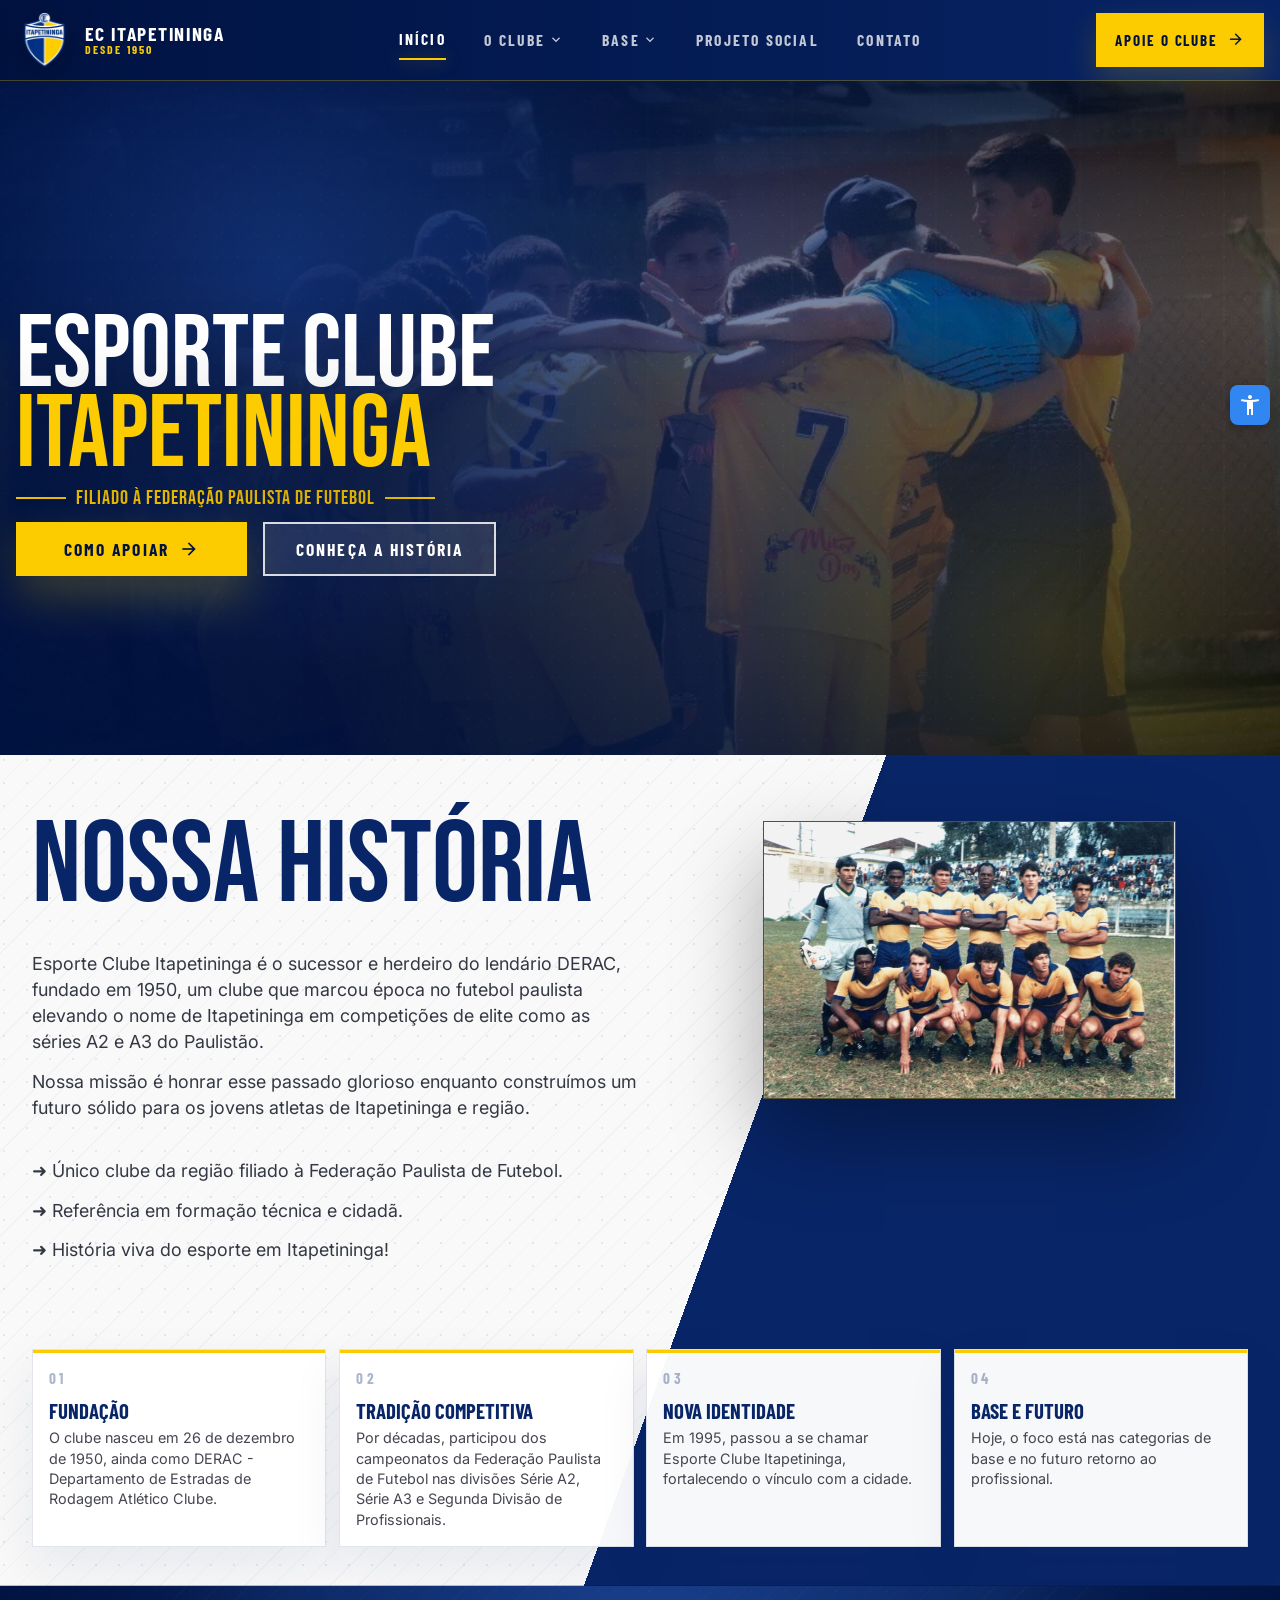
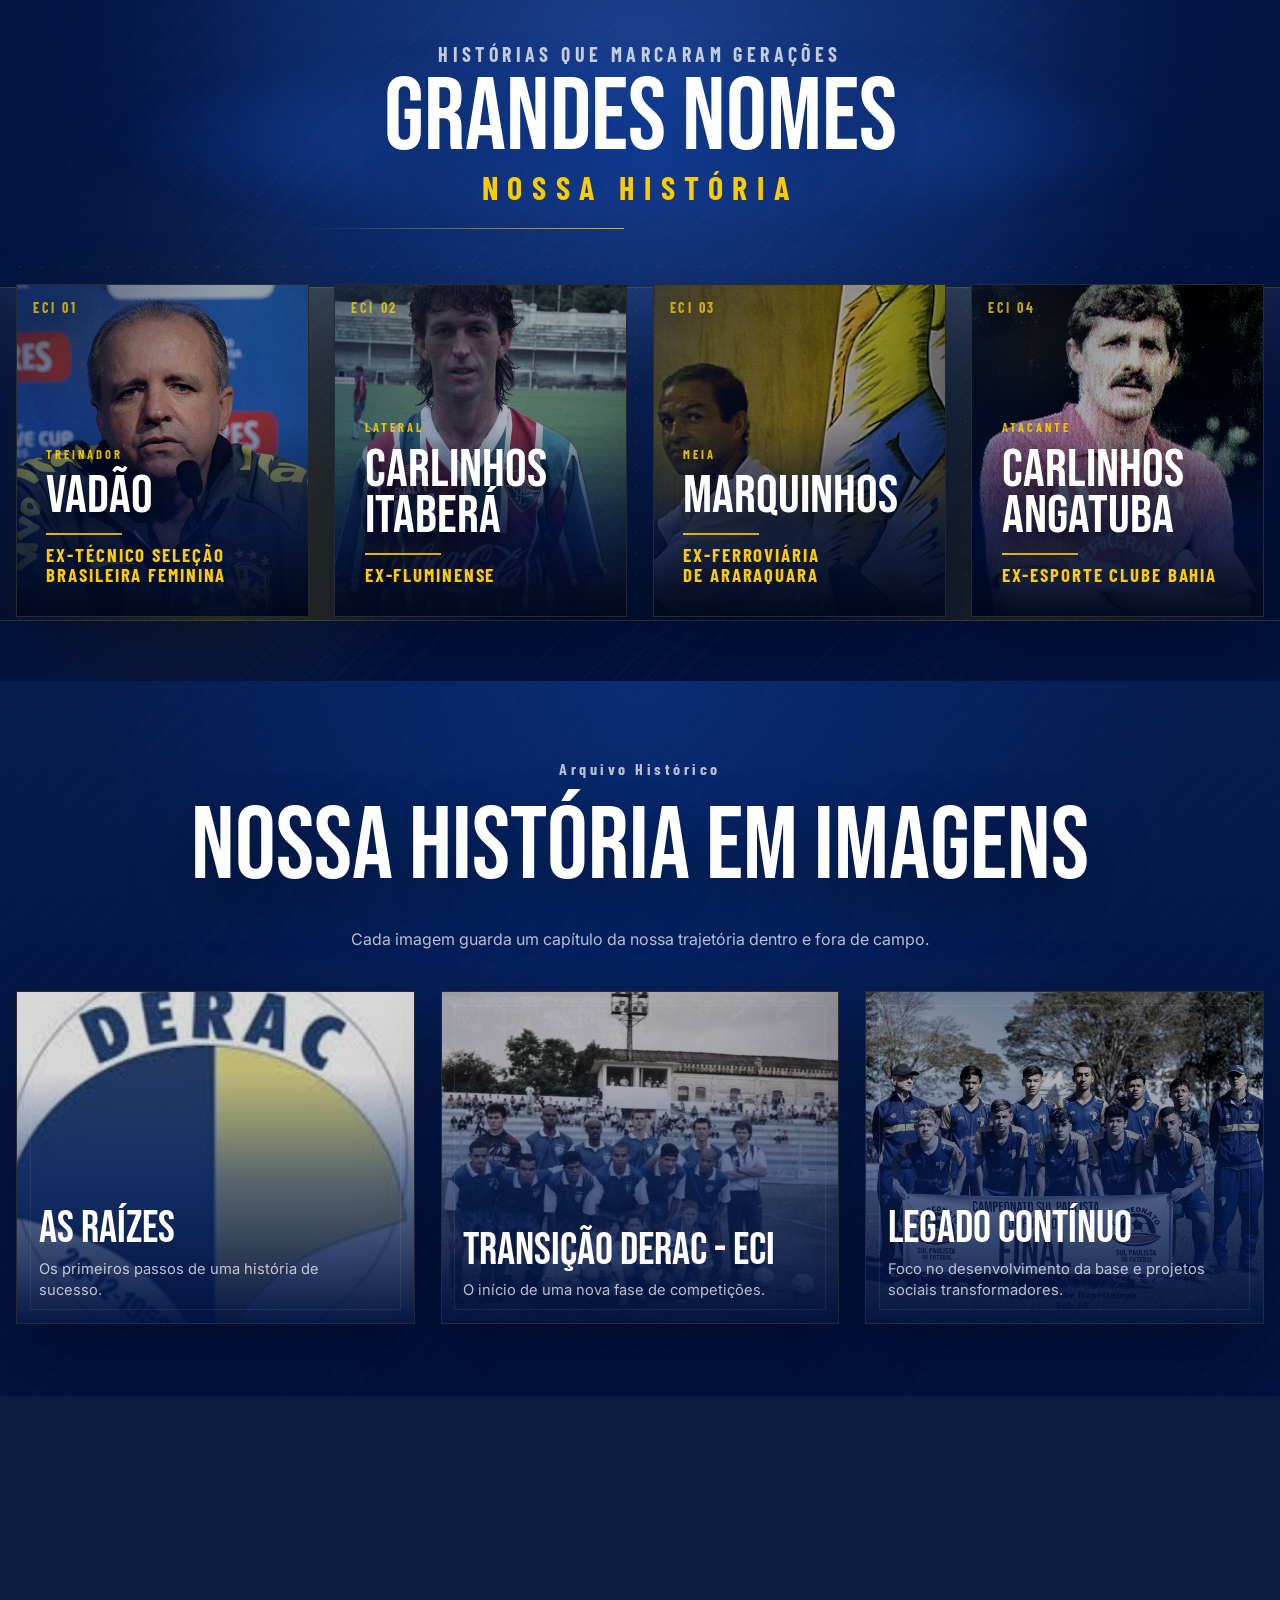
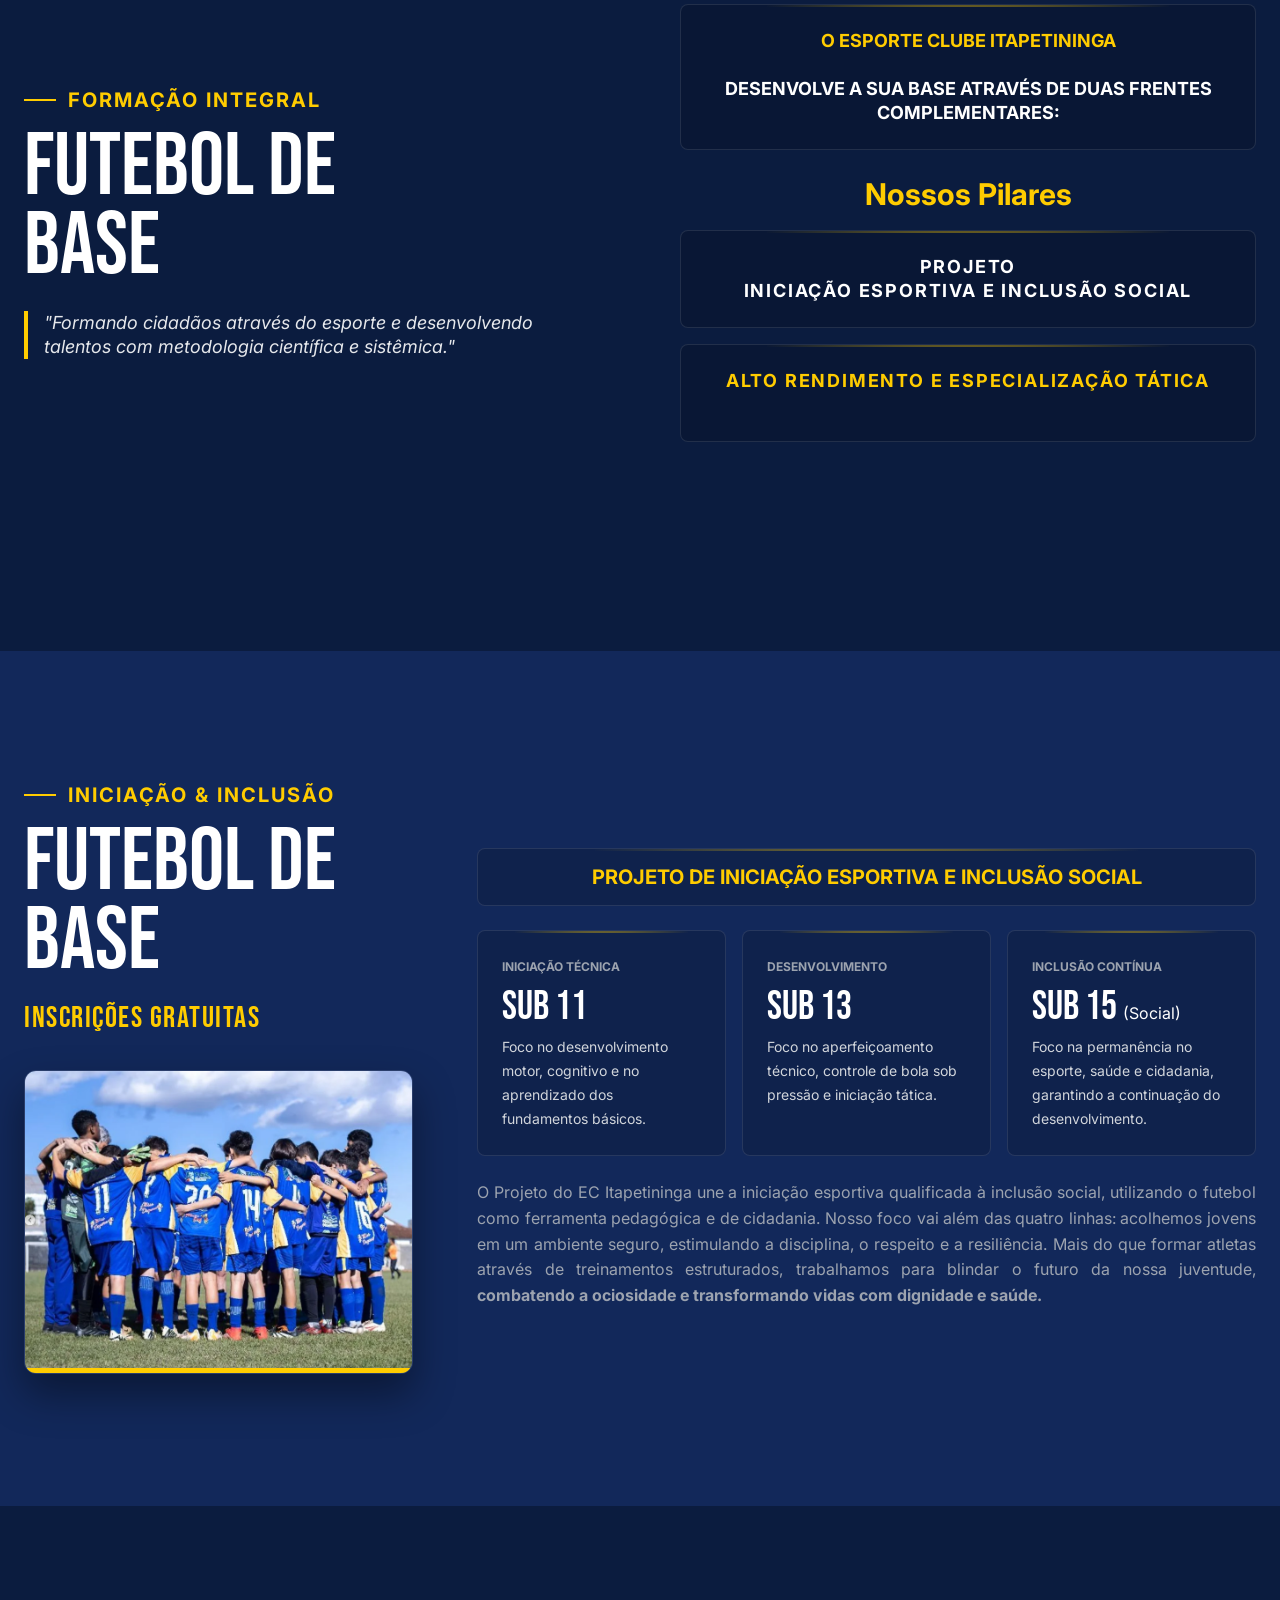
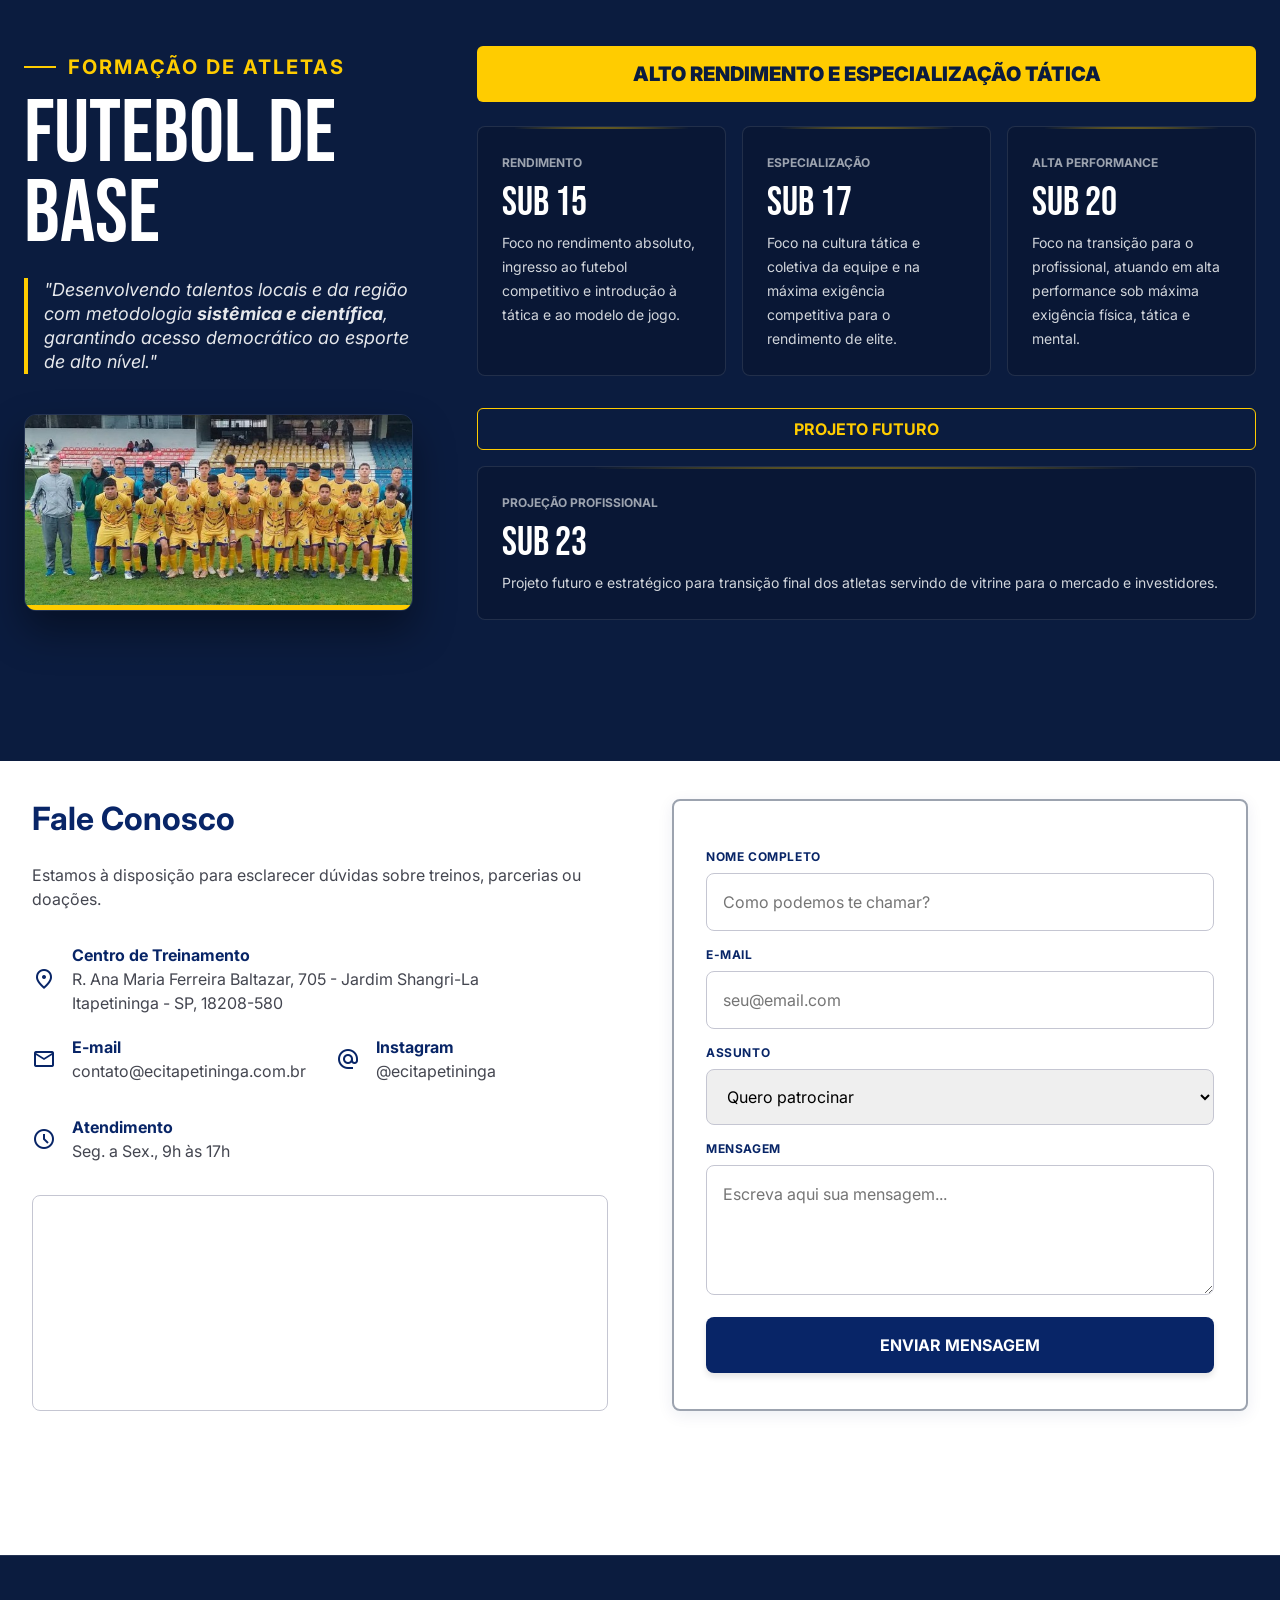
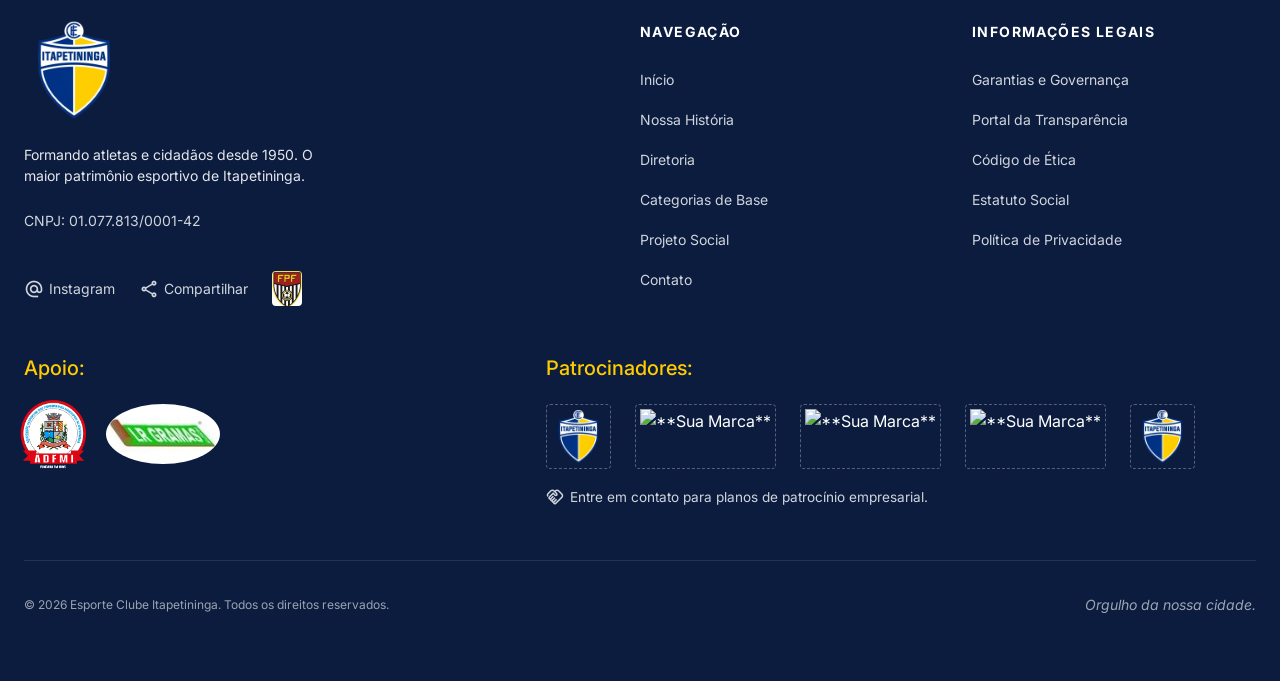
==== index.html @ 18fc794e "Add files via upload" ====
<!doctype html>
<html lang="pt-BR">
  <head>
    <meta charset="utf-8" />
    <meta content="width=device-width, initial-scale=1.0" name="viewport" />
    <meta name="description" content="Site oficial do Esporte Clube Itapetininga. Conheça nossa história, categorias de base, diretoria, transparência e projetos sociais desde 1950." />
    <title>Esporte Clube Itapetininga</title>
    <link href="https://fonts.googleapis.com/css2?family=Inter:wght@400;500;600;700&display=swap" rel="stylesheet" />
    <link href="https://fonts.googleapis.com/css2?family=Bebas+Neue&family=Barlow+Condensed:wght@500;600;700&display=swap" rel="stylesheet" />
    <link href="https://fonts.googleapis.com/css2?family=Material+Symbols+Outlined:wght,FILL@100..700,0..1&display=swap" rel="stylesheet" />
    <link rel="stylesheet" href="styles.css" />
    <style>
      /* Estilos forçados para o Menu Cascata */
      .menu-cascata {
        display: none;
        position: absolute;
        top: 100%;
        left: 0;
        margin-top: 15px;
        width: 250px;
        background-color: #ffffff;
        border: 1px solid #e5e7eb;
        border-radius: 8px;
        box-shadow: 0 10px 25px -5px rgba(0, 0, 0, 0.2);
        z-index: 9999;
        overflow: hidden;
      }
      .menu-cascata.ativo {
        display: block;
      }
      .menu-cascata a {
        display: block;
        padding: 12px 20px;
        font-size: 14px;
        color: #1f2937;
        text-decoration: none;
        font-weight: 600;
        border-bottom: 1px solid #f3f4f6;
        transition: background-color 0.2s;
        text-transform: none;
        letter-spacing: normal;
      }
      .menu-cascata a:last-child {
        border-bottom: none;
      }
      .menu-cascata a:hover {
        background-color: #f3f4f6;
        color: #1e3a8a;
      }

      /* WIDGET DE ACESSIBILIDADE FLUTUANTE NA DIREITA */
      .accessibility-panel {
        position: fixed;
        right: 10px;
        top: 45%;
        transform: translateY(-50%);
        z-index: 9998;
        display: flex;
        flex-direction: column;
        align-items: flex-end;
        gap: 10px;
      }
      .accessibility-trigger {
        background-color: #0b1c3f;
        color: #fff;
        border: none;
        border-radius: 8px;
        width: 50px;
        height: 50px;
        cursor: pointer;
        box-shadow: 0 4px 6px rgba(0,0,0,0.3);
        display: flex;
        align-items: center;
        justify-content: center;
        transition: background-color 0.3s;
      }
      .accessibility-trigger:hover {
        background-color: #ffcc00;
        color: #0b1c3f;
      }
      .accessibility-content {
        display: none;
        flex-direction: column;
        gap: 8px;
        background: white;
        padding: 10px;
        border-radius: 8px;
        box-shadow: 0 4px 10px rgba(0,0,0,0.2);
        border: 1px solid #e5e7eb;
      }
      .accessibility-content.active {
        display: flex;
      }
      .accessibility-content button {
        background: #f3f4f6;
        border: 1px solid #e5e7eb;
        padding: 8px 12px;
        border-radius: 4px;
        cursor: pointer;
        font-size: 14px;
        font-weight: 600;
        color: #1f2937;
        transition: all 0.2s;
        white-space: nowrap;
      }
      .accessibility-content button:hover {
        background: #e5e7eb;
      }

      /* Estilo de Alto Contraste */
      body.ativo,
      body.alto-contraste {
        background-color: #000 !important;
        color: #fff !important;
      }
    
    </style>
  </head>
  <body class="bg-background text-on-surface font-body-lg selection:bg-secondary-container selection:text-on-secondary-container">
    <header class="site-header">
      <div class="site-header-main">
        <a class="site-brand" href="#" aria-label="Esporte Clube Itapetininga">
          <img alt="EC Itapetininga Logo" class="site-brand-logo" src="img/eci.png" />
          <span class="site-brand-text">
            <strong>EC Itapetininga</strong>
            <small>Desde 1950</small>
          </span>
        </a>
        <nav class="site-nav" aria-label="Navegação principal">
          <a class="top-nav-link" data-nav-link href="#hero">Início</a>
          
          <!-- MENU: O CLUBE -->
          <div class="group" style="position: relative; display: flex; height: 100%;">
            <a class="top-nav-link" onclick="toggleDropdown('dropdown-clube')" style="cursor: pointer; display: inline-flex; align-items: center;">
              O Clube
              <span class="material-symbols-outlined" style="font-size: 16px; margin-left: 2px;">expand_more</span>
            </a>
            <div id="dropdown-clube" class="menu-cascata" style="top: 100%; left: 0;">
              <a href="#history" data-nav-link onclick="toggleDropdown('dropdown-clube')">Nossa História</a>
              <a href="diretoria.html">Diretoria</a>
              <a href="governanca.html">Garantias e Governança</a>
              <a href="infraestrutura.html">Infraestrutura</a>
              <a href="etica.html">Código de Ética</a>
              <a href="#contact" data-nav-link onclick="toggleDropdown('dropdown-clube')">Solicitar Estatuto</a>
              <a href="transparencia.html">Portal da Transparência</a>
            </div>
          </div>

          <!-- MENU: BASE -->
          <div class="group" style="position: relative; display: flex; height: 100%;">
            <a class="top-nav-link" onclick="toggleDropdown('dropdown-base')" style="cursor: pointer; display: inline-flex; align-items: center;">
              Base
              <span class="material-symbols-outlined" style="font-size: 16px; margin-left: 2px;">expand_more</span>
            </a>
            <div id="dropdown-base" class="menu-cascata" style="top: 100%; left: 0;">
              <a href="#categories" data-nav-link onclick="toggleDropdown('dropdown-base')">Nossas Categorias</a>
              <a href="comissao.html">Comissão Técnica</a>
              <a href="metodologia.html">Metodologia de Formação</a>
              <a href="peneiras.html">Peneiras e Avaliações</a>
            </div>
          </div>

          <a class="top-nav-link" data-nav-link href="#pilar-iniciacao">Projeto Social</a>
          <a class="top-nav-link" data-nav-link href="#contact">Contato</a>
        </nav>
        <a href="#apoie-modal" class="desktop-support-link site-cta" aria-label="Apoie o Clube" data-modal-open>
          Apoie o Clube
          <span class="material-symbols-outlined" aria-hidden="true">arrow_forward</span>
        </a>
        <button aria-controls="mobile-menu" aria-expanded="false" aria-label="Abrir menu" class="mobile-menu-button site-menu-button" data-mobile-menu-button type="button">
          <span class="material-symbols-outlined" data-mobile-menu-icon>menu</span>
        </button>
      </div>
      
      <!-- MENU MOBILE -->
      <!-- MENU MOBILE -->
     <nav aria-label="Menu mobile" class="mobile-menu" data-mobile-menu id="mobile-menu" style="overflow: hidden !important; position: absolute !important; width: 100% !important; left: 0; z-index: 999;">
        <div class="mobile-menu-inner" style="overflow: hidden !important;">
          <div class="mobile-menu-brand" aria-hidden="true">
            <span>ECI</span>
            <small>Portal Oficial</small>
          </div>

          <a class="mobile-menu-link" data-mobile-menu-link href="#hero">Início</a>
          
          <div style="padding: 10px 20px; margin-top: 10px; font-weight: bold; color: #ffcc00; text-transform: uppercase; font-size: 0.85rem; border-bottom: 1px solid rgba(255,255,255,0.1);">O Clube</div>
          <a class="mobile-menu-link" data-mobile-menu-link href="#history" style="padding-left: 30px; font-size: 0.95rem; color: #d1d5db;">Nossa História</a>
          <a class="mobile-menu-link" href="diretoria.html" style="padding-left: 30px; font-size: 0.95rem; color: #d1d5db;">Diretoria</a>
          <a class="mobile-menu-link" href="governanca.html" style="padding-left: 30px; font-size: 0.95rem; color: #d1d5db;">Garantias e Governança</a>
          <a class="mobile-menu-link" href="infraestrutura.html" style="padding-left: 30px; font-size: 0.95rem; color: #d1d5db;">Infraestrutura</a>
          <a class="mobile-menu-link" href="etica.html" style="padding-left: 30px; font-size: 0.95rem; color: #d1d5db;">Código de Ética</a>
          <a class="mobile-menu-link" data-mobile-menu-link href="#contact" style="padding-left: 30px; font-size: 0.95rem; color: #d1d5db;">Solicitar Estatuto</a>
          <a class="mobile-menu-link" href="transparencia.html" style="padding-left: 30px; font-size: 0.95rem; color: #d1d5db;">Portal da Transparência</a>

          <div style="padding: 10px 20px; margin-top: 10px; font-weight: bold; color: #ffcc00; text-transform: uppercase; font-size: 0.85rem; border-bottom: 1px solid rgba(255,255,255,0.1);">Base</div>
          <a class="mobile-menu-link" data-mobile-menu-link href="#categories" style="padding-left: 30px; font-size: 0.95rem; color: #d1d5db;">Nossas Categorias</a>
          <a class="mobile-menu-link" href="comissao.html" style="padding-left: 30px; font-size: 0.95rem; color: #d1d5db;">Comissão Técnica</a>
          <a class="mobile-menu-link" href="metodologia.html" style="padding-left: 30px; font-size: 0.95rem; color: #d1d5db;">Metodologia de Formação</a>
          <a class="mobile-menu-link" href="peneiras.html" style="padding-left: 30px; font-size: 0.95rem; color: #d1d5db;">Peneiras e Avaliações</a>

          <a class="mobile-menu-link" data-mobile-menu-link href="#pilar-iniciacao" style="margin-top: 10px;">Projeto Social</a>
          <a class="mobile-menu-link" data-mobile-menu-link href="#contact">Contato</a>
          
          <hr style="margin: 15px 0" />
          <button class="mobile-menu-link" type="button" onclick="alternarCores()" aria-pressed="false" data-high-contrast-toggle>
            🌗 Alto Contraste
          </button>
          <button class="mobile-menu-link" type="button" onclick="aumentarFonte()">
            𝐀+ Aumentar Fonte
          </button>
          <button class="mobile-menu-link" type="button" onclick="diminuirFonte()">
            𝐀- Diminuir Fonte
          </button>
        </div>
      </nav>
    </header>
    
    <main>
      <section class="hero-section" id="hero">
        <div class="hero-media">
          <img alt="Comissão técnica do Esporte Clube Itapetininga durante um treino" class="hero-image" src="img/testehero.jpeg" />
          <div class="hero-overlay"></div>
          <div class="hero-field-grid"></div>
        </div>
        <div class="hero-content">
          <h1 class="hero-title">
            <span>Esporte Clube</span>
            <strong>Itapetininga</strong>
          </h1>
          
          <style>
            .novo-estilo-fpf {
              display: flex;
              align-items: center;
              justify-content: flex-start;
              gap: 10px;
              color: #ffcc00;
              font-family: 'Bebas Neue', sans-serif;
              font-size: 1.25rem;
              letter-spacing: 0.05em;
              margin-top: 10px;
              margin-bottom: 2rem;
            }
            .linha-amarela-fpf {
              width: 50px;
              height: 2px;
              background-color: #ffcc00;
              display: block;
            }
            .hero-actions {
              margin-top: -20px !important;
            }
          </style>
          <p class="novo-estilo-fpf">
            <span class="linha-amarela-fpf" aria-hidden="true"></span>
            <span>FILIADO À FEDERAÇÃO PAULISTA DE FUTEBOL</span>
            <span class="linha-amarela-fpf" aria-hidden="true"></span>
          </p>
          <!-- BOTÕES COM O MESMO TAMANHO E MAIORES -->
          <div class="hero-actions" style="display: flex; gap: 1rem; width: 100%; max-width: 480px;">
            <a class="hero-button hero-button-primary" href="#apoie-modal" data-modal-open aria-label="Como apoiar o clube — abre janela com formas de apoio" style="flex: 1; padding: 10px 20px; font-size: 1.1rem; justify-content: center; text-align: center;">
              Como Apoiar
              <span class="material-symbols-outlined" aria-hidden="true">arrow_forward</span>
            </a>
            <a class="hero-button hero-button-secondary" href="#history" style="flex: 1; padding: 10px 20px; font-size: 1.1rem; justify-content: center; text-align: center;">
              Conheça a História
            </a>
          </div>
        </div>
      </section>

      <div class="gradient-flow-wrapper">
        <section class="history-editorial screen-section" id="history" style="scroll-margin-top: -30px;">
          <div class="max-w-7xl mx-auto px-4 lg:px-8">
            <div class="history-story">
              <div class="history-story-hero">
                <p class="history-story-label">Desde 1950</p>
                <h2>Nossa História</h2>
                <br>
                <p class="history-story-subtitle">
                  Esporte Clube Itapetininga é o sucessor e herdeiro
                  do lendário DERAC, fundado em 1950, um clube que
                  marcou época no futebol paulista elevando o nome de
                  Itapetininga em competições de elite como as séries A2
                  e A3 do Paulistão.
                </p>
                <p class="history-story-subtitle">
                  Nossa missão é honrar esse passado glorioso enquanto
                  construímos um futuro sólido para os jovens atletas de
                  Itapetininga e região.
                </p>
                <br>
                <p class="history-story-subtitle">
                  ➜ Único clube da região filiado à Federação Paulista de Futebol.
                </p>
                <p class="history-story-subtitle">
                  ➜ Referência em formação técnica e cidadã.
                </p>
                <p class="history-story-subtitle">
                  ➜ História viva do esporte em Itapetininga!
                </p>
              </div>
              <div class="history-story-grid">
                <div class="history-story-copy">
                  <article class="history-milestone">
                    <span>01</span>
                    <h3>Fundação</h3>
                    <p>O clube nasceu em 26 de dezembro de 1950, ainda como DERAC - Departamento de Estradas de Rodagem Atlético Clube.</p>
                  </article>
                  <article class="history-milestone">
                    <span>02</span>
                    <h3>Tradição Competitiva</h3>
                    <p>Por décadas, participou dos campeonatos da Federação Paulista de Futebol nas divisões Série A2, Série A3 e Segunda Divisão de Profissionais.</p>
                  </article>
                  <article class="history-milestone">
                    <span>03</span>
                    <h3>Nova Identidade</h3>
                    <p>Em 1995, passou a se chamar Esporte Clube Itapetininga, fortalecendo o vínculo com a cidade.</p>
                  </article>
                  <article class="history-milestone">
                    <span>04</span>
                    <h3>Base e Futuro</h3>
                    <p>Hoje, o foco está nas categorias de base e no futuro retorno ao profissional.</p>
                  </article>
                </div>
                <div class="history-archive" aria-label="Acervo visual do clube">
                  <figure class="history-archive-main">
                    <span class="history-archive-corner history-archive-corner--tl" aria-hidden="true"></span>
                    <span class="history-archive-corner history-archive-corner--br" aria-hidden="true"></span>
                    <img alt="Elenco histórico do Esporte Clube Itapetininga em campo, década de 1980" src="img/time2.jpeg" />
                    <figcaption class="history-archive-caption">
                      <span class="history-archive-caption-tag">Arquivo Histórico</span>
                      <span class="history-archive-caption-detail">Elenco em campo • registro do acervo do clube</span>
                    </figcaption>
                  </figure>
                </div>
              </div>
            </div>
          </div>
        </section>

        <section class="legends-editorial-section" aria-label="Grandes nomes da história do clube">
          <div class="legends-editorial-inner">
            <div class="legends-editorial-heading">
              <p class="legends-editorial-kicker">Histórias que marcaram gerações</p>
              <h2>
                <span>Grandes Nomes</span>
                <strong>Nossa História</strong>
              </h2>
              <div class="legends-editorial-mark" aria-hidden="true">
                <span></span>
              </div>
            </div>
            <div class="legends-editorial-wall" aria-label="Mural histórico de grandes nomes">
              <article class="legend-editorial-piece legend-editorial-piece-vadao">
                <span class="legend-editorial-index" aria-hidden="true">01</span>
                <img src="img/Vadao_2015.jpg" alt="Retrato de Vadão" />
                <div class="legend-editorial-copy">
                  <span class="legend-editorial-role">Treinador</span>
                  <h4>Vadão</h4>
                  <div class="legend-editorial-rule"></div>
                  <p>Ex-Técnico Seleção Brasileira Feminina</p>
                </div>
              </article>
              <article class="legend-editorial-piece legend-editorial-piece-itabera">
                <span class="legend-editorial-index" aria-hidden="true">02</span>
                <img src="img/itabera.jpg" alt="Retrato de Carlinhos Itaberá" />
                <div class="legend-editorial-copy">
                  <span class="legend-editorial-role">Lateral</span>
                  <h4>Carlinhos<br />Itaberá</h4>
                  <div class="legend-editorial-rule"></div>
                  <p>Ex-Fluminense</p>
                </div>
              </article>
              <article class="legend-editorial-piece legend-editorial-piece-marquinho">
                <span class="legend-editorial-index" aria-hidden="true">03</span>
                <img src="img/marquinho.jpg" alt="Retrato de Marquinhos" />
                <div class="legend-editorial-copy">
                  <span class="legend-editorial-role">Meia</span>
                  <h4>Marquinhos</h4>
                  <div class="legend-editorial-rule"></div>
                  <p>Ex-Ferroviária de Araraquara</p>
                </div>
              </article>
              <article class="legend-editorial-piece legend-editorial-piece-angatuba">
                <span class="legend-editorial-index" aria-hidden="true">04</span>
                <img src="img/carlinhos.webp" alt="Retrato de Carlinhos Angatuba" />
                <div class="legend-editorial-copy">
                  <span class="legend-editorial-role">Atacante</span>
                  <h4>Carlinhos<br />Angatuba</h4>
                  <div class="legend-editorial-rule"></div>
                  <p>Ex-Esporte Clube Bahia</p>
                </div>
              </article>
            </div>
          </div>
        </section>

        <section class="archive-section">
          <div class="archive-inner">
            <aside class="archive-intro">
              <p class="archive-kicker">Arquivo Histórico</p>
              <h2>Nossa História em Imagens</h2>
              <p>Cada imagem guarda um capítulo da nossa trajetória dentro e fora de campo.</p>
            </aside>
            <div class="archive-track-wrap">
              <div class="archive-track" aria-label="Registros históricos do clube">
                <article class="archive-card">
                  <div class="archive-card-media">
                    <img alt="Registro histórico das origens do clube como DERAC" src="img/1950.jpg" />
                  </div>
                  <div class="archive-card-copy">
                    <h3>As Raízes</h3>
                    <p>Os primeiros passos de uma história de sucesso.</p>
                  </div>
                </article>
                <article class="archive-card">
                  <div class="archive-card-media">
                    <img alt="Registro da transição do DERAC para o Esporte Clube Itapetininga" src="img/time7.jpeg" />
                  </div>
                  <div class="archive-card-copy">
                    <h3>Transição DERAC - ECI</h3>
                    <p>O início de uma nova fase de competições.</p>
                  </div>
                </article>
                <article class="archive-card">
                  <div class="archive-card-media">
                    <img alt="Atletas da base no Campeonato Sul Paulista representando o legado atual" src="img/time4.jpeg" />
                  </div>
                  <div class="archive-card-copy">
                    <h3>Legado Contínuo</h3>
                    <p>Foco no desenvolvimento da base e projetos sociais transformadores.</p>
                  </div>
                </article>
              </div>
            </div>
          </div>
        </section>

        <style>
          html {
            scroll-behavior: smooth;
            scroll-padding-top: 120px;
          }
          .nova-base-wrapper {
            color: #ffffff;
            font-family: 'Inter', sans-serif;
          }
          .nova-base-page {
            padding: 5rem 0;
            min-height: 95vh; 
            display: flex;
            align-items: center; 
          }
          .nova-base-page-1 { background-color: #0b1c3f; }
          .nova-base-page-2 { background-color: #12285a; }
          .nova-base-page-3 { background-color: #0b1c3f; }
          .nova-base-container {
            width: 100%;
            max-width: 80rem;
            margin: 0 auto;
            padding: 0 1.5rem;
          }
          .nova-base-kicker {
            color: #ffcc00;
            font-weight: 700;
            text-transform: uppercase;
            letter-spacing: 0.1em;
            font-size: 1.25rem; 
            margin-bottom: 1rem;
            display: flex;
            align-items: center;
            gap: 0.75rem;
          }
          .nova-base-kicker::before {
            content: '';
            display: block;
            width: 2rem;
            height: 2px;
            background-color: #ffcc00;
          }
          .nova-base-title {
            font-family: 'Bebas Neue', sans-serif;
            font-size: clamp(4rem, 8vw, 5.5rem);
            line-height: 0.9;
            margin-bottom: 1.5rem;
            font-weight: 400;
            text-transform: uppercase;
          }
          .nova-base-grid-2 {
            display: grid;
            grid-template-columns: 1fr;
            gap: 3rem;
            align-items: center;
          }
          @media (min-width: 1024px) {
            .nova-base-grid-2 { grid-template-columns: 1fr 1fr; gap: 5rem; }
          }
          .nova-base-grid-layout {
            display: grid;
            grid-template-columns: 1fr;
            gap: 2rem;
            align-items: center; 
          }
          @media (min-width: 1024px) {
            .nova-base-grid-layout { 
              grid-template-columns: 1fr 2fr; 
              gap: 4rem; 
            }
          }
          .nova-base-box {
            position: relative;
            border: 1px solid rgba(255, 255, 255, 0.1);
            border-radius: 8px; 
            padding: 1.5rem;
            display: flex;
            flex-direction: column;
            background-color: rgba(0, 0, 0, 0.15); 
            overflow: hidden;
            transition: all 0.4s ease;
            text-decoration: none; 
            color: inherit; 
          }
          a.nova-base-box { cursor: pointer; }
          .nova-base-box::before {
            content: '';
            position: absolute;
            top: 0;
            left: 15%;
            width: 70%;
            height: 2px;
            background: radial-gradient(ellipse at center, rgba(255, 204, 0, 0.8) 0%, rgba(255, 204, 0, 0) 80%);
            opacity: 0.8;
            transition: all 0.4s ease;
          }
          .nova-base-box:hover {
            border-color: rgba(255, 204, 0, 0.8);
            background-color: rgba(255, 255, 255, 0.03);
            box-shadow: inset 0 15px 30px -15px rgba(255, 204, 0, 0.25), 0 10px 20px rgba(0, 0, 0, 0.4);
            transform: translateY(-3px); 
          }
          .nova-base-box:hover::before {
            left: 0;
            width: 100%;
            height: 2px;
            background: #ffcc00;
            opacity: 1;
            box-shadow: 0 2px 10px rgba(255, 204, 0, 0.8);
          }
          .nova-base-box-amarelo {
            background-color: #ffcc00;
            color: #0b1c3f;
            border-radius: 6px;
            padding: 1rem;
            text-align: center;
            margin-bottom: 1.5rem;
            font-weight: 900;
            text-transform: uppercase;
            font-size: 1.25rem;
          }
          .nova-base-grid-3 {
            display: grid;
            grid-template-columns: 1fr;
            gap: 1rem;
          }
          @media (min-width: 768px) {
            .nova-base-grid-3 { grid-template-columns: repeat(3, 1fr); }
          }
          .nova-base-cat-title {
            font-family: 'Bebas Neue', sans-serif;
            font-size: 2.5rem;
            margin-bottom: 0.5rem;
            margin-top: 0.5rem;
            line-height: 1;
          }
          .nova-base-imagem-container {
            margin-top: 2.5rem;
            border-radius: 12px;
            overflow: hidden;
            box-shadow: 0 20px 40px rgba(0, 0, 0, 0.4); 
            position: relative;
            border: 1px solid rgba(255, 255, 255, 0.1);
          }
          .nova-base-imagem-container img {
            width: 100%;
            height: auto;
            display: block;
            transition: transform 0.6s ease;
          }
          .nova-base-imagem-container:hover img { transform: scale(1.05); }
          .nova-base-imagem-container::after {
            content: '';
            position: absolute;
            bottom: 0;
            left: 0;
            width: 100%;
            height: 5px;
            background-color: #ffcc00;
          }
        </style>

        <div id="categories" class="nova-base-wrapper" style="scroll-margin-top: -30px;">
          <!-- PÁGINA 1: Introdução -->
          <section class="nova-base-page nova-base-page-1">
            <div class="nova-base-container">
              <div class="nova-base-grid-2">
                <div>
                  <p class="nova-base-kicker">Formação Integral</p>
                  <h2 class="nova-base-title">Futebol de<br>Base</h2>
                  <p style="font-size: 1.125rem; color: #e5e7eb; border-left: 4px solid #ffcc00; padding-left: 1rem; font-style: italic;">
                    "Formando cidadãos através do esporte e desenvolvendo talentos com metodologia científica e sistêmica."
                  </p>
                </div>
                <div style="display: flex; flex-direction: column; gap: 2rem;">
                  <div class="nova-base-box" style="text-align: center; cursor: default;">
                    <p style="font-size: 1.125rem; font-weight: bold; text-transform: uppercase; margin: 0; position: relative; z-index: 2;">
                      <span style="color: #ffcc00;">O Esporte Clube Itapetininga</span><br><br>desenvolve a sua base através de duas frentes complementares:
                    </p>
                  </div>
                  <div style="text-align: center;">
                    <h3 style="color: #ffcc00; font-size: 1.875rem; font-weight: bold; margin-bottom: 1.5rem;">Nossos Pilares</h3>
                    <div style="display: flex; flex-direction: column; gap: 1rem;">
                      <a href="#pilar-iniciacao" class="nova-base-box" style="scroll-margin-top: -30px;">
                        <p style="font-weight: bold; text-transform: uppercase; letter-spacing: 0.1em; font-size: 1.125rem; margin: 0; position: relative; z-index: 2; color: #ffffff;">Projeto<br>Iniciação Esportiva e Inclusão Social</p>
                      </a>
                      <a href="#pilar-rendimento" class="nova-base-box">
                        <p style="font-weight: bold; text-transform: uppercase; letter-spacing: 0.1em; font-size: 1.125rem; color: #ffcc00; margin: 0; position: relative; z-index: 2;">Alto Rendimento e Especialização Tática<br><br></p>
                      </a>
                    </div>
                  </div>
                </div>
              </div>
            </div>
          </section>

          <!-- PÁGINA 2: Iniciação & Inclusão -->
          <section id="pilar-iniciacao" class="nova-base-page nova-base-page-2" style="scroll-margin-top: -30px;">
            <div class="nova-base-container">
              <div class="nova-base-grid-layout">
                <div>
                  <p class="nova-base-kicker">Iniciação & Inclusão</p>
                  <h2 class="nova-base-title">Futebol de<br>Base</h2>
                  <p style="color: #ffcc00; font-family: 'Bebas Neue', sans-serif; font-size: 1.875rem; letter-spacing: 0.05em;">INSCRIÇÕES GRATUITAS</p>
                  <div class="nova-base-imagem-container">
                    <img src="img/time6.png" alt="Projeto Social EC Itapetininga" />
                  </div>
                </div>
                <div>
                  <div class="nova-base-box" style="text-align: center; margin-bottom: 1.5rem; padding: 1rem; cursor: default;">
                    <h3 style="color: #ffcc00; font-size: 1.25rem; font-weight: bold; text-transform: uppercase; margin: 0; position: relative; z-index: 2;">
                      Projeto de Iniciação Esportiva e Inclusão Social
                    </h3>
                  </div>
                  <div class="nova-base-grid-3">
                    <div class="nova-base-box" style="cursor: default;">
                      <span style="font-size: 0.75rem; font-weight: bold; text-transform: uppercase; color: #9ca3af; position: relative; z-index: 2;">Iniciação Técnica</span>
                      <h4 class="nova-base-cat-title" style="position: relative; z-index: 2;">SUB 11</h4>
                      <p style="font-size: 0.875rem; color: #d1d5db; margin: 0; position: relative; z-index: 2;">Foco no desenvolvimento motor, cognitivo e no aprendizado dos fundamentos básicos.</p>
                    </div>
                    <div class="nova-base-box" style="cursor: default;">
                      <span style="font-size: 0.75rem; font-weight: bold; text-transform: uppercase; color: #9ca3af; position: relative; z-index: 2;">Desenvolvimento</span>
                      <h4 class="nova-base-cat-title" style="position: relative; z-index: 2;">SUB 13</h4>
                      <p style="font-size: 0.875rem; color: #d1d5db; margin: 0; position: relative; z-index: 2;">Foco no aperfeiçoamento técnico, controle de bola sob pressão e iniciação tática.</p>
                    </div>
                    <div class="nova-base-box" style="cursor: default;">
                      <span style="font-size: 0.75rem; font-weight: bold; text-transform: uppercase; color: #9ca3af; position: relative; z-index: 2;">Inclusão Contínua</span>
                      <h4 class="nova-base-cat-title" style="position: relative; z-index: 2;">SUB 15 <span style="font-size: 1rem; font-family: 'Inter', sans-serif; font-weight: 400;">(Social)</span></h4>
                      <p style="font-size: 0.875rem; color: #d1d5db; margin: 0; position: relative; z-index: 2;">Foco na permanência no esporte, saúde e cidadania, garantindo a continuação do desenvolvimento.</p>
                    </div>
                  </div>
                  <p style="font-size: 1rem; color: #9ca3af; margin-top: 1.5rem; line-height: 1.6; text-align: justify;">
                    O Projeto do EC Itapetininga une a iniciação esportiva qualificada à inclusão social, utilizando o futebol como ferramenta pedagógica e de cidadania. Nosso foco vai além das quatro linhas: acolhemos jovens em um ambiente seguro, estimulando a disciplina, o respeito e a resiliência. Mais do que formar atletas através de treinamentos estruturados, trabalhamos para blindar o futuro da nossa juventude, <strong>combatendo a ociosidade e transformando vidas com dignidade e saúde.</strong>
                  </p>
                </div>
              </div>
            </div>
          </section>

          <!-- PÁGINA 3: Alto Rendimento -->
          <section id="pilar-rendimento" class="nova-base-page nova-base-page-3" style="scroll-margin-top: -30px;">
            <div class="nova-base-container">
              <div class="nova-base-grid-layout">
                <div>
                  <p class="nova-base-kicker">Formação de Atletas</p>
                  <h2 class="nova-base-title">Futebol de<br>Base</h2>
                  <p style="font-size: 1.125rem; color: #e5e7eb; border-left: 4px solid #ffcc00; padding-left: 1rem; font-style: italic;">
                    "Desenvolvendo talentos locais e da região com metodologia <strong>sistêmica e científica</strong>, garantindo acesso democrático ao esporte de alto nível."
                  </p>
                  <div class="nova-base-imagem-container">
                    <img src="img/time8.jpeg" alt="Alto Rendimento EC Itapetininga" />
                  </div>
                </div>
                <div>
                  <div class="nova-base-box-amarelo">
                    Alto Rendimento e Especialização Tática
                  </div>
                  <div class="nova-base-grid-3">
                    <div class="nova-base-box" style="cursor: default;">
                      <span style="font-size: 0.75rem; font-weight: bold; text-transform: uppercase; color: #9ca3af; position: relative; z-index: 2;">Rendimento</span>
                      <h4 class="nova-base-cat-title" style="position: relative; z-index: 2;">SUB 15</h4>
                      <p style="font-size: 0.875rem; color: #d1d5db; margin: 0; position: relative; z-index: 2;">Foco no rendimento absoluto, ingresso ao futebol competitivo e introdução à tática e ao modelo de jogo.</p>
                    </div>
                    <div class="nova-base-box" style="cursor: default;">
                      <span style="font-size: 0.75rem; font-weight: bold; text-transform: uppercase; color: #9ca3af; position: relative; z-index: 2;">Especialização</span>
                      <h4 class="nova-base-cat-title" style="position: relative; z-index: 2;">SUB 17</h4>
                      <p style="font-size: 0.875rem; color: #d1d5db; margin: 0; position: relative; z-index: 2;">Foco na cultura tática e coletiva da equipe e na máxima exigência competitiva para o rendimento de elite.</p>
                    </div>
                    <div class="nova-base-box" style="cursor: default;">
                      <span style="font-size: 0.75rem; font-weight: bold; text-transform: uppercase; color: #9ca3af; position: relative; z-index: 2;">Alta Performance</span>
                      <h4 class="nova-base-cat-title" style="position: relative; z-index: 2;">SUB 20</h4>
                      <p style="font-size: 0.875rem; color: #d1d5db; margin: 0; position: relative; z-index: 2;">Foco na transição para o profissional, atuando em alta performance sob máxima exigência física, tática e mental.</p>
                    </div>
                  </div>
                  <div style="margin-top: 2rem;">
                    <div style="border: 1px solid #ffcc00; border-radius: 6px; padding: 0.5rem; text-align: center; margin-bottom: 1rem;">
                      <h3 style="color: #ffcc00; font-size: 1rem; font-weight: bold; text-transform: uppercase; margin: 0;">Projeto Futuro</h3>
                    </div>
                    <div class="nova-base-box" style="cursor: default;">
                      <span style="font-size: 0.75rem; font-weight: bold; text-transform: uppercase; color: #9ca3af; position: relative; z-index: 2;">Projeção Profissional</span>
                      <h4 class="nova-base-cat-title" style="position: relative; z-index: 2;">SUB 23</h4>
                      <p style="font-size: 0.875rem; color: #d1d5db; margin: 0; position: relative; z-index: 2;">Projeto futuro e estratégico para transição final dos atletas servindo de vitrine para o mercado e investidores.</p>
                    </div>
                  </div>
                </div>
              </div>
            </div>
          </section>
        </div>
      </div>

      <section class="screen-section py-24 bg-surface-container-lowest" id="contact" style="scroll-margin-top: -30px;">
        <div class="max-w-7xl mx-auto px-4 lg:px-8">
          <div class="grid grid-cols-1 lg:grid-cols-2 gap-24">
            <div>
              <h2 class="text-headline-lg text-primary-container mb-6">Fale Conosco</h2>
              <p class="text-on-surface-variant mb-12">Estamos à disposição para esclarecer dúvidas sobre treinos, parcerias ou doações.</p>
              
              <div class="space-y-8 mb-12">
                <div class="flex gap-4 items-center">
                  <span class="material-symbols-outlined text-primary-container text-3xl">location_on</span>
                  <div>
                    <p class="font-bold text-primary-container">Centro de Treinamento</p>
                    <p class="text-on-surface-variant">R. Ana Maria Ferreira Baltazar, 705 - Jardim Shangri-La<br>Itapetininga - SP, 18208-580</p>
                  </div>
                </div>
                <div class="grid grid-cols-1 md:grid-cols-2 gap-8">
                  <div class="flex gap-4 items-center">
                    <span class="material-symbols-outlined text-primary-container text-3xl">mail</span>
                    <div>
                      <p class="font-bold text-primary-container">E-mail</p>
                      <p class="text-on-surface-variant">contato@ecitapetininga.com.br</p>
                    </div>
                  </div>
                  <div class="flex gap-4 items-center">
                    <span class="material-symbols-outlined text-primary-container text-3xl">alternate_email</span>
                    <div>
                      <p class="font-bold text-primary-container">Instagram</p>
                      <p class="text-on-surface-variant">
                        <a href="https://www.instagram.com/ecitape_oficial/" target="_blank" class="hover:text-primary-container font-medium transition-colors">@ecitapetininga</a>
                      </p>
                    </div>
                  </div>
                  <div class="flex gap-4 items-center">
                    <span class="material-symbols-outlined text-primary-container text-3xl">schedule</span>
                    <div>
                      <p class="font-bold text-primary-container">Atendimento</p>
                      <p class="text-on-surface-variant">Seg. a Sex., 9h às 17h</p>
                    </div>
                  </div>
                </div>
              </div>
              <div class="h-64 rounded-lg overflow-hidden border border-outline-variant">
                <iframe title="Localização da sede do EC Itapetininga" src="https://www.google.com/maps/embed?pb=!1m18!1m12!1m3!1d3662.0!2d-48.0561!3d-23.5825!2m3!1f0!2f0!3f0!3m2!1i1024!2i768!4f13.1!3m3!1m2!1s0x0%3A0x0!2sRua+Ana+Maria+Ferreira+Baltazar%2C+Jardim+Shangri-La%2C+Itapetininga+-+SP!5e0!3m2!1spt-BR!2sbr!4v1" width="100%" height="100%" style="border: 0" allowfullscreen="" loading="lazy" referrerpolicy="no-referrer-when-downgrade" aria-label="Mapa de localização do EC Itapetininga em Itapetininga, SP"></iframe>
              </div>
            </div>

            <div class="bg-surface-container-low p-10 rounded-lg" style="border: 2px solid #9ca3af;">
              <form action="https://formsubmit.co/ajax/976c4eef3a206d60322c86e53f2fd8e5" method="POST" class="space-y-6" id="contact-form">
                <input type="hidden" name="_captcha" value="false">
                <input type="hidden" name="_subject" value="Novo contato pelo site do Clube!">
                
                <div>
                  <label for="contact-name" class="text-xs font-bold text-primary-container uppercase mb-2 block tracking-wider">Nome completo</label>
                  <input id="contact-name" name="Nome" class="w-full rounded-lg border border-outline-variant focus:border-primary-container focus:ring-1 focus:ring-primary-container bg-white p-4" placeholder="Como podemos te chamar?" required type="text" />
                </div>
                <div>
                  <label for="contact-email" class="text-xs font-bold text-primary-container uppercase mb-2 block tracking-wider">E-mail</label>
                  <input id="contact-email" name="Email" class="w-full rounded-lg border border-outline-variant focus:border-primary-container focus:ring-1 focus:ring-primary-container bg-white p-4" placeholder="seu@email.com" required type="email" />
                </div>
                <div>
                  <label for="contact-subject" class="text-xs font-bold text-primary-container uppercase mb-2 block tracking-wider">Assunto</label>
                  <select id="contact-subject" name="Assunto" class="w-full rounded-lg border border-outline-variant focus:border-primary-container focus:ring-1 focus:ring-primary-container bg-white p-4">
                    <option>Quero patrocinar</option>
                    <option>Inscrição na base</option>
                    <option>Solicitar Estatuto Social</option>
                    <option>Outro</option>
                  </select>
                </div>
                <div>
                  <label for="contact-message" class="text-xs font-bold text-primary-container uppercase mb-2 block tracking-wider">Mensagem</label>
                  <textarea id="contact-message" name="Mensagem" class="w-full rounded-lg border border-outline-variant focus:border-primary-container focus:ring-1 focus:ring-primary-container bg-white p-4" placeholder="Escreva aqui sua mensagem..." required rows="4"></textarea>
                </div>
                
                <button class="w-full bg-primary-container text-white py-4 rounded-lg font-bold uppercase hover:bg-primary transition-all shadow-md" type="submit">
                  Enviar Mensagem
                </button>
                <div id="contact-form-message" style="display: none; margin-top: 15px; text-align: center; font-weight: bold; font-size: 0.9rem;"></div>
              </form>
            </div>
          </div>
        </div>
      </section>
    </main>

    <!-- MODAL APOIE O CLUBE -->
    <div id="apoie-modal" aria-hidden="true" aria-modal="true" aria-labelledby="apoie-modal-title" class="support-modal fixed inset-0 z-[100] flex items-center justify-center p-4 bg-primary-container/40 backdrop-blur-sm" data-modal role="dialog">
      <div class="support-modal-panel relative w-full max-w-4xl bg-surface-container-lowest rounded-lg overflow-hidden shadow-2xl flex flex-col md:flex-row">
        <button type="button" aria-label="Fechar modal" data-modal-close class="absolute top-4 right-4 z-20 bg-black/20 hover:bg-black/40 text-white rounded-full p-2 transition-colors">
          <span class="material-symbols-outlined">close</span>
        </button>
        <div class="md:w-1/2 relative min-h-[300px]">
          <img alt="Esporte Clube Itapetininga Base" class="absolute inset-0 w-full h-full object-cover" src="img/time6.png" />
          <div class="absolute inset-0 bg-gradient-to-t from-primary-container/80 to-transparent flex items-end p-8">
            <p class="font-bold italic" style="color: #ffffff; text-shadow: 1px 1px 4px rgba(0,0,0,0.8); padding: 30px; display: block;">
                Seu apoio fomenta a inclusão e o desenvolvimento de talentos locais e regionais.
            </p>
          </div>
        </div>
        <div class="md:w-1/2 p-10 flex flex-col justify-center">
          <span class="text-secondary-container font-bold uppercase tracking-widest mb-2 text-center block" style="font-size: 18px;">Impacto social</span>
          <h2 id="apoie-modal-title" class="text-headline-md text-primary-container mb-4 leading-tight">Apoie os sonhos da nossa base</h2>
          <p class="text-on-surface-variant mb-8 text-sm">Sua contribuição garante que centenas de jovens continuem tendo acesso a treinamentos de alto nível, equipamentos de qualidade e suporte social completo.</p>
          <div class="space-y-4 mb-8">
            <div class="bg-surface-container-low p-4 rounded-lg border border-outline-variant flex items-center gap-4">
              <span class="material-symbols-outlined text-primary-container">payments</span>
              <div>
                <p class="text-xs text-primary-container font-bold uppercase">PIX/CNPJ</p>
                <p class="font-mono text-on-surface select-all">01.077.813/0001-42</p>
              </div>
            </div>
            <div class="text-center text-xs text-on-surface-variant italic">Entre em contato para planos de patrocínio empresarial.</div>
          </div>
          <button type="button" data-modal-close class="block text-center bg-secondary-container text-on-secondary-container w-full py-4 rounded-lg font-bold uppercase shadow-lg hover:bg-secondary-fixed transition-all">
            Fechar
          </button>
        </div>
      </div>
    </div>

    <!-- RODAPÉ OFICIAL -->
    <style>
      .novo-footer { background-color: #0b1c3f; color: #ffffff; padding: 4rem 0; border-top: 1px solid rgba(255, 255, 255, 0.1); font-family: 'Inter', sans-serif; }
      .novo-footer-container { max-width: 80rem; margin: 0 auto; padding: 0 1.5rem; }
      .novo-footer-top { display: flex; flex-wrap: wrap; gap: 3rem; margin-bottom: 3rem; }
      .novo-footer-col-1 { flex: 2; min-width: 280px; }
      .novo-footer-col-2, .novo-footer-col-3 { flex: 1; min-width: 200px; }
      .novo-footer-logo { height: 100px; width: auto; margin-bottom: 1.5rem; }
      .novo-footer-link { color: #d1d5db; text-decoration: none; transition: color 0.3s; display: block; margin-bottom: 1rem; font-size: 0.875rem; }
      .novo-footer-link:hover { color: #ffcc00; }
      .novo-footer-bottom { display: flex; flex-wrap: wrap; gap: 3rem; border-bottom: 1px solid rgba(255, 255, 255, 0.1); padding-bottom: 3rem; margin-bottom: 2rem; }
      .novo-footer-apoio { flex: 1; min-width: 280px; }
      .novo-footer-patroc { flex: 1.5; min-width: 300px; }
      .novo-footer-title { color: #ffcc00; font-size: 1.25rem; margin-bottom: 1.5rem; font-weight: 500; }
      .novo-footer-img-group { display: flex; flex-wrap: wrap; gap: 1.5rem; align-items: center; }
      .img-apoio { height: 60px; width: auto; object-fit: contain; }
      .img-patroc { height: 65px; width: auto; object-fit: contain; }
      .img-placeholder { border: 1px dashed rgba(255, 255, 255, 0.3); border-radius: 4px; padding: 4px; }
      .novo-footer-copy { display: flex; justify-content: space-between; flex-wrap: wrap; font-size: 0.75rem; color: #9ca3af; gap: 1rem; }
    </style>
    <footer class="novo-footer">
      <div class="novo-footer-container">
        <div class="novo-footer-top">
          <div class="novo-footer-col-1">
            <img src="img/eci.png" alt="Logo EC Itapetininga" class="novo-footer-logo" />
            <p style="color: #e5e7eb; font-size: 0.875rem; max-width: 300px; line-height: 1.5; margin-bottom: 1.5rem;">Formando atletas e cidadãos desde 1950. O maior patrimônio esportivo de Itapetininga.</p>
            <div style="color: #d1d5db; font-size: 0.875rem; line-height: 1.6; margin-bottom: 1rem;">
              <p>CNPJ: 01.077.813/0001-42</p><br>
            </div>
           <div style="display: flex; flex-wrap: wrap; gap: 1.5rem; margin-top: 1rem; align-items: center;">
              <a href="https://www.instagram.com/ecitape_oficial/" target="_blank" class="novo-footer-link" style="display: flex; align-items: center; gap: 0.3rem; margin-bottom: 0;">
                <span class="material-symbols-outlined" style="font-size: 20px;">alternate_email</span> Instagram
              </a>
              <a href="#" onclick="if(navigator.share){navigator.share({title: 'Esporte Clube Itapetininga', url: window.location.href})}else{alert('Copie o link do navegador para compartilhar!')}; return false;" class="novo-footer-link" style="display: flex; align-items: center; gap: 0.3rem; margin-bottom: 0;">
                <span class="material-symbols-outlined" style="font-size: 20px;">share</span> Compartilhar
              </a>
              <a href="https://futebolpaulista.com.br/" target="_blank" style="display: flex; align-items: center; margin-bottom: 0; transition: transform 0.3s;" title="Filiado à Federação Paulista de Futebol" onmouseover="this.style.transform='scale(1.05)'" onmouseout="this.style.transform='scale(1)'">
                <img src="img/fpf.jpg" alt="Selo FPF" style="height: 35px; width: auto; border-radius: 4px;" />
              </a>
            </div>
          </div>
          <div class="novo-footer-col-2">
            <h4 style="font-weight: bold; text-transform: uppercase; letter-spacing: 0.1em; font-size: 0.875rem; margin-bottom: 1.5rem;">Navegação</h4>
            <a href="#hero" class="novo-footer-link">Início</a>
            <a href="#history" class="novo-footer-link">Nossa História</a>
            <a href="diretoria.html" class="novo-footer-link">Diretoria</a>
            <a href="#categories" class="novo-footer-link">Categorias de Base</a>
            <a href="#pilar-iniciacao" class="novo-footer-link">Projeto Social</a>
            <a href="#contact" class="novo-footer-link">Contato</a>
          </div>
          <div class="novo-footer-col-3">
            <h4 style="font-weight: bold; text-transform: uppercase; letter-spacing: 0.1em; font-size: 0.875rem; margin-bottom: 1.5rem;">Informações Legais</h4>
            <a href="governanca.html" class="novo-footer-link">Garantias e Governança</a>
            <a href="transparencia.html" class="novo-footer-link">Portal da Transparência</a>
            <a href="etica.html" class="novo-footer-link">Código de Ética</a>
            <a href="#contact" class="novo-footer-link">Estatuto Social</a>
            <a href="privacidade.html" class="novo-footer-link">Política de Privacidade</a>
          </div>
        </div>
        <div class="novo-footer-bottom">
          <div class="novo-footer-apoio">
            <h4 class="novo-footer-title">Apoio:</h4>
            <div class="novo-footer-img-group">
              <img src="img/adfmi-footer.png" alt="Apoio ADFMI" class="img-apoio" style="transform: scale(1.2);" />
              <img src="img/gramas.jpg" alt="LR Gramas" class="img-apoio" style="border-radius: 50%;" />
            </div>
          </div>
          <div class="novo-footer-patroc">
            <h4 class="novo-footer-title">Patrocinadores:</h4>
            <div class="novo-footer-img-group">
              <img src="img/eci.png" alt="Patrocinador" class="img-patroc img-placeholder" />
              <img src="img/SUA_IMAGEM_AQUI.png" alt="**Sua Marca**"class="img-patroc img-placeholder" />
              <img src="img/SUA_IMAGEM_AQUI.png" alt="**Sua Marca**" class="img-patroc img-placeholder" />
              <img src="img/SUA_IMAGEM_AQUI.png" alt="**Sua Marca**" class="img-patroc img-placeholder" />
              <img src="img/eci.png" alt="Patrocinador" class="img-patroc img-placeholder" />
            </div>
             <div style="margin-top: 1rem;">
              <a href="index.html#contact" class="novo-footer-link" style="display: inline-flex; align-items: center; gap: 0.4rem; font-size: 0.85rem; margin-bottom: 0;">
                <span class="material-symbols-outlined" style="font-size: 18px;">handshake</span>
                Entre em contato para planos de patrocínio empresarial.
              </a>
            </div>
          </div>
        </div>
        <div class="novo-footer-copy">
          <p>© 2026 Esporte Clube Itapetininga. Todos os direitos reservados.</p>
          <p style="font-style: italic;">Orgulho da nossa cidade.</p>
        </div>
      </div>
    </footer>

    <!-- WIDGET DE ACESSIBILIDADE FLUTUANTE -->
    <div class="accessibility-panel" role="region" aria-label="Ferramentas de acessibilidade">
      <button class="accessibility-trigger" type="button" aria-label="Abrir menu de acessibilidade" aria-expanded="false" aria-controls="accessibility-menu">
        <span class="material-symbols-outlined" aria-hidden="true">accessibility_new</span>
      </button>
      <div class="accessibility-content" id="accessibility-menu">
        <button onclick="alternarCores()" aria-pressed="false" data-high-contrast-toggle>🎨 Alternar Cores</button>
        <button onclick="aumentarFonte()">🔍 A+</button>
        <button onclick="diminuirFonte()">🔎 A-</button>
        <button onclick="cursorGrande()">🖱️ Cursor Maior</button>
        <button onclick="lerPagina()">🔊 Ler Página</button>
        <button onclick="pararLeitura()">🔇 Parar Leitura</button>
        <button onclick="lerSelecao()">🔊 Ler Texto Selecionado</button>
      </div>
    </div>

    <!-- SCRIPTS -->
    <script>
      function toggleDropdown(menuId) {
        const menu = document.getElementById(menuId);
        if (!menu.classList.contains('ativo')) {
          fecharTodosDropdowns();
          menu.classList.add('ativo');
        } else {
          menu.classList.remove('ativo');
        }
      }

      function fecharTodosDropdowns() {
        const dropdowns = document.querySelectorAll('.menu-cascata');
        dropdowns.forEach(drop => drop.classList.remove('ativo'));
      }

      document.addEventListener('click', function(event) {
        const isClickInsideMenu = event.target.closest('.group');
        if (!isClickInsideMenu) fecharTodosDropdowns();
      });

      const mobileMenu = document.querySelector("[data-mobile-menu]");
      const mobileMenuButton = document.querySelector("[data-mobile-menu-button]");
      const mobileMenuIcon = document.querySelector("[data-mobile-menu-icon]");
      const mobileMenuLinks = document.querySelectorAll("[data-mobile-menu-link]");
      const topNavLinks = document.querySelectorAll("[data-nav-link]");
      const siteHeader = document.querySelector(".site-header");
      const contactForm = document.querySelector("#contact-form");

      const sectionIds = ["hero", "history", "categories", "pilar-iniciacao", "pilar-rendimento", "contact"];
      const sections = sectionIds.map(id => document.getElementById(id)).filter(Boolean);

      function setActiveTopNavLink(sectionId) {
        topNavLinks.forEach((link) => {
          const href = link.getAttribute("href");
          if (sectionId === "pilar-rendimento" && href === "#categories") {
            link.classList.add("is-active");
          } else {
            link.classList.toggle("is-active", href === `#${sectionId}`);
          }
        });
      }

      function updateActiveTopNavLink() {
        let currentSection = sections[0];
        const headerOffset = siteHeader.offsetHeight + 16;
        sections.forEach((section) => {
          if (section.getBoundingClientRect().top <= headerOffset) {
            currentSection = section;
          }
        });
        if (currentSection) setActiveTopNavLink(currentSection.id);
      }

      function updateHeaderOnScroll() {
        siteHeader.classList.toggle("header-scrolled", window.scrollY > 24);
      }

      function openMobileMenu() {
        mobileMenu.classList.add("is-open");
        mobileMenuButton.setAttribute("aria-expanded", "true");
        mobileMenuIcon.textContent = "close";
        document.body.classList.add("mobile-menu-open");
      }

      function closeMobileMenu() {
        mobileMenu.classList.remove("is-open");
        mobileMenuButton.setAttribute("aria-expanded", "false");
        mobileMenuIcon.textContent = "menu";
        document.body.classList.remove("mobile-menu-open");
      }

      function toggleMobileMenu() {
        if (mobileMenu.classList.contains("is-open")) {
          closeMobileMenu();
        } else {
          openMobileMenu();
        }
      }

      mobileMenuButton.addEventListener("click", toggleMobileMenu);

      mobileMenuLinks.forEach((link) => {
        link.addEventListener("click", () => {
          closeMobileMenu();
        });
      });

      window.addEventListener("resize", () => {
        if (window.innerWidth >= 768) closeMobileMenu();
      });

      window.addEventListener("scroll", () => {
        updateActiveTopNavLink();
        updateHeaderOnScroll();
      });

      document.addEventListener("DOMContentLoaded", () => {
        const botaoAcessibilidade = document.querySelector(".accessibility-trigger");
        const menuAcessibilidade = document.querySelector(".accessibility-panel");
        const conteudoAcessibilidade = document.querySelector(".accessibility-content");

        if (botaoAcessibilidade && menuAcessibilidade && conteudoAcessibilidade) {
          botaoAcessibilidade.addEventListener("click", (e) => {
            e.stopPropagation();
            conteudoAcessibilidade.classList.toggle("active");
          });

          document.addEventListener("click", () => {
            conteudoAcessibilidade.classList.remove("active");
          });
        }
      });

      function alternarCores() {
        document.body.classList.toggle("ativo");
      }

      let tamanhoFonte = 100;
      function aplicarTamanhoFonte() {
        document.documentElement.style.fontSize = tamanhoFonte + "%";
      }
      function aumentarFonte() {
        if (tamanhoFonte < 150) {
          tamanhoFonte += 10;
          aplicarTamanhoFonte();
        }
      }
      function diminuirFonte() {
        if (tamanhoFonte > 70) {
          tamanhoFonte -= 10;
          aplicarTamanhoFonte();
        }
      }
      function cursorGrande() {
        document.body.classList.toggle("cursor-grande");
      }

      // MODAL APOIE
      const apoieModal = document.querySelector("[data-modal]");
      const modalOpenBtns = document.querySelectorAll("[data-modal-open]");
      const modalCloseBtns = document.querySelectorAll("[data-modal-close]");

      function openModal() {
        apoieModal.classList.add("is-open");
        apoieModal.setAttribute("aria-hidden", "false");
        document.body.classList.add("modal-open");
      }

      function closeModal() {
        apoieModal.classList.remove("is-open");
        apoieModal.setAttribute("aria-hidden", "true");
        document.body.classList.remove("modal-open");
      }

      modalOpenBtns.forEach((btn) =>
        btn.addEventListener("click", (e) => {
          e.preventDefault();
          openModal();
        })
      );

      modalCloseBtns.forEach((btn) =>
        btn.addEventListener("click", closeModal)
      );

      if (apoieModal) {
        apoieModal.addEventListener("click", (e) => {
          if (e.target === apoieModal) closeModal();
        });
      }

      // FORMULÁRIO DE CONTATO (FormSubmit AJAX)
      if (contactForm) {
        contactForm.addEventListener("submit", (event) => {
          event.preventDefault(); 
          let msgBox = document.querySelector("#contact-form-message");
          if (!msgBox) {
            msgBox = document.createElement("div");
            msgBox.id = "contact-form-message";
            msgBox.style.cssText = "margin-top: 15px; text-align: center; font-weight: bold; font-size: 0.9rem;";
            contactForm.appendChild(msgBox);
          }

          const submitBtn = contactForm.querySelector("button[type='submit']");
          const originalBtnText = submitBtn.innerText;
          submitBtn.innerText = "ENVIANDO...";
          submitBtn.disabled = true;

          const formData = new FormData(contactForm);

          fetch(contactForm.action, {
            method: "POST",
            body: formData,
            headers: { 'Accept': 'application/json' }
          })
          .then(response => {
            if (!response.ok) throw new Error("Erro na rede");
            return response.json();
          })
          .then(data => {
            msgBox.innerText = "Mensagem enviada com sucesso! Entraremos em contato em breve.";
            msgBox.style.color = "#10b981";
            msgBox.style.display = "block"; 
            contactForm.reset(); 
            submitBtn.innerText = originalBtnText; 
            submitBtn.disabled = false;
            setTimeout(() => { msgBox.style.display = "none"; }, 5000);
          })
          .catch(error => {
            msgBox.innerText = "Erro ao enviar. Verifique sua conexão e tente novamente.";
            msgBox.style.color = "#ef4444"; 
            msgBox.style.display = "block";
            submitBtn.innerText = originalBtnText;
            submitBtn.disabled = false;
          });
        });
      }

      // FUNÇÕES DE ÁUDIO
      function lerPagina() {
        const texto = document.body.innerText;
        const fala = new SpeechSynthesisUtterance(texto);
        fala.lang = "pt-BR";
        speechSynthesis.cancel();
        speechSynthesis.speak(fala);
      }

      function pararLeitura() {
        speechSynthesis.cancel();
      }

      function lerSelecao() {
        const texto = window.getSelection().toString();
        if (!texto) {
          alert("Selecione um texto primeiro.");
          return;
        }
        const fala = new SpeechSynthesisUtterance(texto);
        fala.lang = "pt-BR";
        speechSynthesis.cancel();
        speechSynthesis.speak(fala);
      }
    </script>
    <!-- WIDGET DE LIBRAS -->
    <div vw class="enabled">
      <div vw-access-button class="active"></div>
      <div vw-plugin-wrapper>
        <div class="vw-plugin-top-wrapper"></div>
      </div>
    </div>
    <script src="https://vlibras.gov.br/app/vlibras-plugin.js"></script>
    <script>
      new window.VLibras.Widget("https://vlibras.gov.br/app");
    </script>
  </body>
</html>
---- styles.css ----
﻿/*
 * Refinamentos de design aplicados:
 * 1. Overlay em gradiente para melhorar o contraste do hero.
 * 2. Botao secundario do hero com borda e fundo mais visiveis.
 * 3. Controles flutuantes de acessibilidade com fundo institucional.
 * 4. Cards de Nossa Historia com alturas uniformes.
 * 5. Barra dourada no topo dos quatro cards de Nossa Historia.
 * 6. Tags e nomes padronizados nos cards de Grandes Nomes.
 * 7. Badges Gratuito removidos e chamada da base reforcada.
 * 8. Formulario de contato destacado como card.
 * 9. Texto de orgulho local do footer com contraste adequado.
 */

:root {
  --secondary-container: #fccc00;
  --secondary-fixed: #ffe085;
  --surface-container-lowest: #ffffff;
  --surface-container-low: #f3f3f3;
  --surface-container: #eeeeee;
  --surface: #f9f9f9;
  --background: #f9f9f9;
  --primary: #001241;
  --primary-container: #082567;
  --primary-fixed-dim: #dce4ff; /* WCAG fix: 1.4.3 */
  --on-secondary-container: #6d5700;
  --on-surface: #1b1b1b;
  --on-surface-variant: #444650;
  --outline-variant: #c5c6d2;
  --site-header-height: 6.6rem;
}

*,
*::before,
*::after {
  box-sizing: border-box;
  border-width: 0;
  border-style: solid;
  border-color: currentColor;
}

html {
  scroll-behavior: smooth;
  scroll-padding-top: var(--site-header-height);
  line-height: 1.5;
  -webkit-text-size-adjust: 100%;
  tab-size: 4;
}

body {
  margin: 0;
  font-family:
    Inter,
    system-ui,
    -apple-system,
    BlinkMacSystemFont,
    "Segoe UI",
    sans-serif;
}

img,
video {
  display: block;
  max-width: 100%;
  height: auto;
}

button,
input,
select,
textarea {
  font: inherit;
}

button,
select {
  text-transform: none;
}

button {
  cursor: pointer;
  background-color: transparent;
}

a {
  color: inherit;
  text-decoration: inherit;
}

h1,
h2,
h3,
h4,
p {
  margin: 0;
}

h1,
h2,
h3,
h4 {
  font-size: inherit;
  font-weight: inherit;
}

ul {
  margin: 0;
  padding: 0;
  list-style: none;
}

::selection {
  background: var(--secondary-container);
  color: var(--on-secondary-container);
}

/* WCAG fix: 2.4.7 */
:focus-visible {
  outline: 2px solid var(--primary-container);
  outline-offset: 3px;
  border-radius: 3px;
}

a:focus-visible,
button:focus-visible {
  outline: 2px solid var(--primary-container);
  outline-offset: 3px;
}

.fixed {
  position: fixed;
}
.absolute {
  position: absolute;
}
.relative {
  position: relative;
}
.inset-0 {
  inset: 0;
}
.top-4 {
  top: 1rem;
}
.right-4 {
  right: 1rem;
}
.z-10 {
  z-index: 10;
}
.z-20 {
  z-index: 20;
}
.z-50 {
  z-index: 50;
}
.z-\[100\] {
  z-index: 100;
}
.mx-auto {
  margin-left: auto;
  margin-right: auto;
}
.mt-4 {
  margin-top: 1rem;
}
.mb-2 {
  margin-bottom: 0.5rem;
}
.mb-4 {
  margin-bottom: 1rem;
}
.mb-6 {
  margin-bottom: 1.5rem;
}
.mb-8 {
  margin-bottom: 2rem;
}
.mb-12 {
  margin-bottom: 3rem;
}
.block {
  display: block;
}
.flex {
  display: flex;
}
.grid {
  display: grid;
}
.h-64 {
  height: 16rem;
}
.h-full {
  height: 100%;
}
.min-h-\[300px\] {
  min-height: 300px;
}
.w-full {
  width: 100%;
}
.max-w-sm {
  max-width: 24rem;
}
.max-w-2xl {
  max-width: 42rem;
}
.max-w-4xl {
  max-width: 56rem;
}
.max-w-7xl {
  max-width: 80rem;
}
.grid-cols-1 {
  grid-template-columns: repeat(1, minmax(0, 1fr));
}
.flex-col {
  flex-direction: column;
}
.items-center {
  align-items: center;
}
.justify-center {
  justify-content: center;
}
.justify-between {
  justify-content: space-between;
}
.gap-3 {
  gap: 0.75rem;
}
.gap-4 {
  gap: 1rem;
}
.gap-6 {
  gap: 1.5rem;
}
.gap-8 {
  gap: 2rem;
}
.gap-12 {
  gap: 3rem;
}
.gap-24 {
  gap: 6rem;
}
.space-y-4 > :not([hidden]) ~ :not([hidden]) {
  margin-top: 1rem;
}
.space-y-6 > :not([hidden]) ~ :not([hidden]) {
  margin-top: 1.5rem;
}
.space-y-8 > :not([hidden]) ~ :not([hidden]) {
  margin-top: 2rem;
}
.overflow-hidden {
  overflow: hidden;
}
.rounded-lg {
  border-radius: 0.5rem;
}
.rounded-xl {
  border-radius: 0.75rem;
}
.rounded-2xl {
  border-radius: 1rem;
}
.rounded-3xl {
  border-radius: 1.5rem;
}
.rounded-full {
  border-radius: 9999px;
}
.border {
  border-width: 1px;
}
.border-b {
  border-bottom-width: 1px;
}
.border-b-2 {
  border-bottom-width: 2px;
}
.border-primary-container {
  border-color: var(--primary-container);
}
.border-outline-variant {
  border-color: var(--outline-variant);
}
.border-white\/10 {
  border-color: rgba(255, 255, 255, 0.1);
}
.bg-white\/5 {
  background-color: rgba(255, 255, 255, 0.05);
}
.bg-white\/10 {
  background-color: rgba(255, 255, 255, 0.1);
}
.bg-background {
  background-color: var(--background);
}
.bg-primary-container {
  background-color: var(--primary-container);
}
.bg-secondary-container {
  background-color: var(--secondary-container);
}
.bg-surface {
  background-color: var(--surface);
}
.bg-surface-container-low {
  background-color: var(--surface-container-low);
}
.bg-surface-container-lowest {
  background-color: var(--surface-container-lowest);
}
.bg-surface-container-lowest\/20 {
  background-color: rgba(255, 255, 255, 0.2);
}
.object-cover {
  object-fit: cover;
}
.p-4 {
  padding: 1rem;
}
.p-6 {
  padding: 1.5rem;
}
.p-10 {
  padding: 2.5rem;
}
.p-12 {
  padding: 3rem;
}
.px-4 {
  padding-left: 1rem;
  padding-right: 1rem;
}
.px-10 {
  padding-left: 2.5rem;
  padding-right: 2.5rem;
}
.py-4 {
  padding-top: 1rem;
  padding-bottom: 1rem;
}
.py-5 {
  padding-top: 1.25rem;
  padding-bottom: 1.25rem;
}
.py-16 {
  padding-top: 4rem;
  padding-bottom: 4rem;
}
.py-24 {
  padding-top: 6rem;
  padding-bottom: 6rem;
}
.pb-12 {
  padding-bottom: 3rem;
}
.text-center {
  text-align: center;
}
.font-body-lg {
  font-family: Inter, sans-serif;
  font-size: 16px;
  line-height: 24px;
  font-weight: 400;
}
.font-mono {
  font-family:
    ui-monospace, SFMono-Regular, Menlo, Monaco, Consolas, "Liberation Mono",
    monospace;
}
.text-xs {
  font-size: 0.75rem;
  line-height: 1rem;
}
.text-sm {
  font-size: 0.875rem;
  line-height: 1.25rem;
}
.text-lg {
  font-size: 1.125rem;
  line-height: 1.75rem;
}
.text-xl {
  font-size: 1.25rem;
  line-height: 1.75rem;
}
.text-5xl {
  font-size: 3rem;
  line-height: 1;
}
.text-headline-md {
  font-size: 24px;
  line-height: 32px;
  font-weight: 600;
}
.text-headline-lg {
  font-size: 32px;
  line-height: 40px;
  font-weight: 700;
}
.text-body-lg {
  font-size: 16px;
  line-height: 24px;
  font-weight: 400;
}
.font-bold {
  font-weight: 700;
}
.uppercase {
  text-transform: uppercase;
}
.italic {
  font-style: italic;
}
.leading-none {
  line-height: 1;
}
.leading-tight {
  line-height: 1.25;
}
.leading-relaxed {
  line-height: 1.625;
}
.tracking-wider {
  letter-spacing: 0.05em;
}
.tracking-widest {
  letter-spacing: 0.1em;
}
.text-white {
  color: #ffffff;
}
.text-primary-container {
  color: var(--primary-container);
}
.text-primary-fixed-dim {
  color: var(--primary-fixed-dim);
}
.text-secondary-container {
  color: var(--secondary-container);
}
.text-on-secondary-container {
  color: var(--on-secondary-container);
}
.text-on-surface {
  color: var(--on-surface);
}
.text-on-surface-variant {
  color: var(--on-surface-variant);
}
.shadow-md {
  box-shadow: 0 4px 6px rgba(0, 0, 0, 0.1);
}
.shadow-lg {
  box-shadow: 0 10px 15px rgba(0, 0, 0, 0.1);
}
.shadow-xl {
  box-shadow: 0 20px 25px rgba(0, 0, 0, 0.1);
}
.shadow-2xl {
  box-shadow: 0 25px 50px rgba(0, 0, 0, 0.25);
}
.backdrop-blur-sm {
  backdrop-filter: blur(4px);
}
.select-all {
  user-select: all;
}
.pointer-events-none {
  pointer-events: none;
}
.transition-all {
  transition: all 150ms ease;
}
.transition-colors {
  transition:
    color 150ms ease,
    background-color 150ms ease,
    border-color 150ms ease;
}

.hero-section {
  position: relative;
  display: flex;
  flex-direction: column;
  align-items: center;
  justify-content: flex-end;
  min-height: max(560px, calc(82vh - 4rem));
  overflow: hidden;
  padding: 5.25rem 0 0;
  background: #001241;
  isolation: isolate;
}

.hero-section::before,
.hero-section::after {
  content: "";
  position: absolute;
  inset: 0;
  pointer-events: none;
}

.hero-section::before {
  z-index: 2;
  background:
    radial-gradient(
      circle at 22% 28%,
      rgba(35, 79, 170, 0.45),
      transparent 25rem
    ),
    radial-gradient(
      circle at 82% 82%,
      rgba(252, 204, 0, 0.16),
      transparent 18rem
    ),
    linear-gradient(
      90deg,
      rgba(0, 18, 65, 0.98) 0%,
      rgba(0, 18, 65, 0.9) 28%,
      rgba(8, 37, 103, 0.52) 58%,
      rgba(0, 0, 0, 0.36) 100%
    ),
    linear-gradient(
      180deg,
      rgba(0, 0, 0, 0.52),
      transparent 34%,
      rgba(0, 0, 0, 0.72)
    );
}

.hero-section::after {
  z-index: 3;
  opacity: 0.22;
  background:
    repeating-linear-gradient(
      135deg,
      rgba(252, 204, 0, 0.11) 0,
      rgba(252, 204, 0, 0.11) 1px,
      transparent 1px,
      transparent 24px
    ),
    radial-gradient(
      circle at 30% 40%,
      rgba(255, 255, 255, 0.55) 0 1px,
      transparent 1px
    ),
    radial-gradient(
      circle at 72% 62%,
      rgba(255, 255, 255, 0.4) 0 1px,
      transparent 1px
    );
  background-size:
    auto,
    21px 21px,
    33px 33px;
  mix-blend-mode: soft-light;
}

.hero-media {
  position: absolute;
  inset: 0;
  z-index: 1;
}

.hero-image {
  width: 100%;
  height: 100%;
  object-fit: cover;
  object-position: 50% 28%;
  filter: saturate(1.05) contrast(1.12) brightness(0.92);
  transform: scale(1.04);
  animation: hero-image-drift 16s ease-out forwards;
}

.hero-field-grid {
  position: absolute;
  inset: 0;
  pointer-events: none;
}

.hero-field-grid {
  opacity: 0.16;
  background:
    linear-gradient(
      90deg,
      transparent calc(50% - 1px),
      rgba(255, 255, 255, 0.42) 50%,
      transparent calc(50% + 1px)
    ),
    linear-gradient(
      0deg,
      transparent calc(50% - 1px),
      rgba(255, 255, 255, 0.22) 50%,
      transparent calc(50% + 1px)
    );
  background-size: 9rem 9rem;
}

.hero-content {
  position: relative;
  z-index: 5;
  width: min(100% - 2rem, 80rem);
  margin: auto auto 0;
  padding-bottom: clamp(4rem, 11vw, 8rem);
  color: #ffffff;
  text-transform: uppercase;
}

.hero-content::before {
  content: "";
  position: absolute;
  top: 1.3rem;
  left: -1.5rem;
  width: 3px;
  height: min(17rem, 52%);
  background: #fccc00;
  box-shadow: 0 0 2rem rgba(252, 204, 0, 0.42);
}

.hero-kicker {
  display: inline-grid;
  gap: 0.2rem;
  margin-bottom: 1rem;
  padding: 0.7rem 0.9rem;
  border: 1px solid rgba(252, 204, 0, 0.78);
  background: rgba(0, 18, 65, 0.42);
  backdrop-filter: blur(8px);
  animation: hero-rise 700ms ease both;
}

.hero-kicker span,
.hero-kicker small {
  font-family: "Barlow Condensed", Inter, sans-serif;
  font-weight: 700;
  line-height: 1;
  letter-spacing: 0.18em;
}

.hero-kicker span {
  color: #fccc00;
  font-size: 1rem;
}

.hero-kicker small {
  color: rgba(255, 255, 255, 0.78);
  font-size: 0.82rem;
}

.hero-title {
  max-width: 58rem;
  font-family: "Bebas Neue", Impact, sans-serif;
  font-size: clamp(3.2rem, 8vw, 7rem);
  line-height: 0.78;
  letter-spacing: 0;
  text-shadow: 0 2rem 5rem rgba(0, 0, 0, 0.54);
  animation: hero-rise 850ms 120ms ease both;
}

.hero-title span,
.hero-title strong {
  display: block;
  font-weight: inherit;
}

.hero-title strong {
  color: #fccc00;
}

.hero-tagline {
  max-width: 36rem;
  margin-top: 1rem;
  color: rgba(255, 255, 255, 0.88);
  font-family: "Barlow Condensed", Inter, sans-serif;
  font-size: clamp(1.35rem, 2.6vw, 2.05rem);
  font-weight: 700;
  line-height: 1;
  letter-spacing: 0.08em;
  animation: hero-rise 850ms 240ms ease both;
}

.hero-actions {
  display: flex;
  flex-wrap: wrap;
  gap: 1rem;
  margin-top: 1.8rem;
  margin-bottom: clamp(2rem, 4vw, 3.6rem);
  animation: hero-rise 850ms 360ms ease both;
}

.hero-button {
  display: inline-flex;
  align-items: center;
  justify-content: center;
  min-height: 3.35rem;
  padding: 0.85rem 1.25rem;
  border: 1px solid transparent;
  font-family: "Barlow Condensed", Inter, sans-serif;
  font-size: 1rem;
  font-weight: 700;
  letter-spacing: 0.12em;
  text-transform: uppercase;
  transition:
    transform 280ms ease,
    background-color 280ms ease,
    border-color 280ms ease,
    color 280ms ease,
    box-shadow 280ms ease;
}

.hero-button-primary {
  gap: 0.65rem;
  background: #fccc00;
  color: #001241;
  box-shadow: 0 1.3rem 3rem rgba(252, 204, 0, 0.24);
}

.hero-button-primary .material-symbols-outlined {
  font-size: 1.25rem;
  transition: transform 280ms ease;
}

.hero-button-primary:hover,
.hero-button-primary:focus-visible {
  transform: translateY(-2px);
  background: #ffe085;
  box-shadow: 0 1.6rem 3.4rem rgba(252, 204, 0, 0.32);
}

.hero-button-primary:hover .material-symbols-outlined,
.hero-button-primary:focus-visible .material-symbols-outlined {
  transform: translateX(4px);
}

@keyframes hero-rise {
  from {
    opacity: 0;
    transform: translateY(1.2rem);
  }

  to {
    opacity: 1;
    transform: translateY(0);
  }
}

@keyframes hero-image-drift {
  from {
    transform: scale(1.08);
  }

  to {
    transform: scale(1.02);
  }
}

@media (max-width: 900px) {
  .hero-section {
    min-height: calc(84svh - 4rem);
    padding: 5.25rem 0 0;
  }

  .hero-section::before {
    background:
      radial-gradient(
        circle at 24% 24%,
        rgba(35, 79, 170, 0.48),
        transparent 18rem
      ),
      linear-gradient(
        90deg,
        rgba(0, 18, 65, 0.96) 0%,
        rgba(0, 18, 65, 0.82) 58%,
        rgba(0, 0, 0, 0.36) 100%
      ),
      linear-gradient(
        180deg,
        rgba(0, 0, 0, 0.45),
        transparent 34%,
        rgba(0, 0, 0, 0.78)
      );
  }

  .hero-image {
    object-position: 50% 28%;
  }

  .hero-content {
    width: min(100% - 2rem, 44rem);
  }

  .hero-content::before {
    left: -0.75rem;
    height: 12rem;
  }

  .hero-title {
    font-size: clamp(4rem, 14vw, 6.8rem);
  }
}

@media (max-width: 520px) {
  .hero-section {
    min-height: calc(86svh - 4rem);
    padding: 4.5rem 0 0;
  }

  .hero-image {
    object-position: 50% center;
  }

  .hero-content {
    width: min(100% - 1.5rem, 28rem);
  }

  .hero-kicker {
    padding: 0.75rem 0.85rem;
  }

  .hero-title {
    font-size: clamp(3.5rem, 18vw, 5.4rem);
  }

  .hero-tagline {
    max-width: 20rem;
    font-size: 1.35rem;
  }

  .hero-actions {
    display: grid;
    grid-template-columns: 1fr;
    margin-top: 1.35rem;
    margin-bottom: 2rem;
  }

  .hero-button {
    width: 100%;
  }
}

@media (prefers-reduced-motion: reduce) {
  .hero-image,
  .hero-kicker,
  .hero-title,
  .hero-tagline,
  .hero-actions {
    animation: none;
  }
}

.site-header {
  position: sticky;
  top: 0;
  z-index: 50;
  width: 100%;
  color: #ffffff;
  background:
    linear-gradient(90deg, rgba(0, 18, 65, 0.96), rgba(8, 37, 103, 0.94)),
    #001241;
  border-bottom: 1px solid rgba(252, 204, 0, 0.28);
  box-shadow: 0 1rem 2.5rem rgba(0, 18, 65, 0.22);
  backdrop-filter: blur(14px);
  transition:
    background-color 240ms ease,
    box-shadow 240ms ease,
    border-color 240ms ease;
}

.site-header.header-scrolled {
  border-bottom-color: rgba(252, 204, 0, 0.72);
  background:
    linear-gradient(90deg, rgba(0, 18, 65, 0.98), rgba(8, 37, 103, 0.98)),
    #001241;
  box-shadow: 0 1rem 2.25rem rgba(0, 0, 0, 0.32);
}

.site-header-main {
  display: grid;
  grid-template-columns: auto 1fr auto;
  align-items: center;
  gap: clamp(1rem, 3vw, 2.25rem);
  max-width: 80rem;
  min-height: 4.75rem;
  margin: 0 auto;
  padding: 0 1rem;
  transition: min-height 240ms ease;
}

.header-scrolled .site-header-main {
  min-height: 4.25rem;
}

.site-brand {
  display: inline-flex;
  align-items: center;
  gap: 0.75rem;
  min-width: 13rem;
  transition: transform 240ms ease;
}

.site-brand:hover,
.site-brand:focus-visible {
  transform: translateY(-1px);
}

.site-brand:focus-visible,
.top-nav-link:focus-visible,
.site-cta:focus-visible,
.mobile-menu-button:focus-visible,
.mobile-menu-link:focus-visible {
  outline: 2px solid var(--secondary-container);
  outline-offset: 0.25rem;
}

.site-brand-logo {
  width: auto;
  height: 3.55rem;
  filter: drop-shadow(0 0.55rem 1.1rem rgba(0, 0, 0, 0.28));
  transition: height 240ms ease;
}

.header-scrolled .site-brand-logo {
  height: 3.25rem;
}

.site-brand-text {
  display: grid;
  text-transform: uppercase;
}

.site-brand-text strong {
  color: #ffffff;
  font-family: "Barlow Condensed", Inter, sans-serif;
  font-size: 1.22rem;
  font-weight: 700;
  line-height: 0.95;
  letter-spacing: 0.08em;
}

.site-brand-text small {
  color: #fccc00;
  font-family: "Barlow Condensed", Inter, sans-serif;
  font-size: 0.74rem;
  font-weight: 700;
  line-height: 1.2;
  letter-spacing: 0.18em;
}

.site-nav {
  display: none;
  justify-content: center;
  gap: clamp(1.25rem, 3vw, 2.7rem);
}

.top-nav-link {
  position: relative;
  padding: 1.75rem 0;
  color: rgba(255, 255, 255, 0.76);
  font-family: "Barlow Condensed", Inter, sans-serif;
  font-size: 0.98rem;
  font-weight: 700;
  letter-spacing: 0.14em;
  text-transform: uppercase;
  transition:
    color 200ms ease,
    transform 200ms ease;
}

.top-nav-link::after {
  content: "";
  position: absolute;
  right: 0;
  bottom: 1.18rem;
  left: 0;
  height: 2px;
  background: #fccc00;
  box-shadow: 0 0 1rem rgba(252, 204, 0, 0.5);
  transform: scaleX(0);
  transform-origin: center;
  transition: transform 240ms ease;
}

.top-nav-link:hover,
.top-nav-link:focus-visible,
.top-nav-link.is-active {
  color: #ffffff;
  transform: translateY(-1px);
}

.top-nav-link:hover::after,
.top-nav-link:focus-visible::after,
.top-nav-link.is-active::after {
  transform: scaleX(1);
}

.hover\:bg-secondary-fixed:hover {
  background-color: var(--secondary-fixed);
}
.hover\:bg-surface-container-lowest\/40:hover {
  background-color: rgba(255, 255, 255, 0.4);
}
.hover\:text-white:hover {
  color: #ffffff;
}
.active\:scale-95:active {
  transform: scale(0.95);
}
.group:hover .group-hover\:grayscale-0 {
  filter: grayscale(0);
}
.group:hover .group-hover\:bg-\[\#082567\] {
  background-color: #082567;
}
.group:hover .group-hover\:scale-125 {
  transform: scale(1.25);
}
.group:hover .group-hover\:-translate-y-2 {
  transform: translateY(-0.5rem);
}
.group:hover .group-hover\:shadow-xl {
  box-shadow: 0 20px 25px rgba(0, 0, 0, 0.1);
}
.focus\:border-primary-container:focus {
  border-color: var(--primary-container);
  outline: none;
}
.focus\:ring-1:focus {
  box-shadow: 0 0 0 1px var(--primary-container);
}

.desktop-support-link {
  display: none;
}

.site-cta {
  align-items: center;
  justify-content: center;
  gap: 0.55rem;
  min-height: 2.85rem;
  padding: 0.85rem 1.12rem;
  border: 1px solid rgba(252, 204, 0, 0.76);
  background: #fccc00;
  color: #001241;
  font-family: "Barlow Condensed", Inter, sans-serif;
  font-size: 0.94rem;
  font-weight: 700;
  letter-spacing: 0.13em;
  text-transform: uppercase;
  box-shadow: 0 0.9rem 2rem rgba(252, 204, 0, 0.18);
  transition:
    transform 220ms ease,
    background-color 220ms ease,
    box-shadow 220ms ease;
}

.site-cta .material-symbols-outlined {
  font-size: 1.1rem;
  transition: transform 220ms ease;
}

.site-cta:hover,
.site-cta:focus-visible {
  transform: translateY(-2px);
  background: #ffe085;
  box-shadow: 0 1.1rem 2.3rem rgba(252, 204, 0, 0.26);
}

.site-cta:hover .material-symbols-outlined,
.site-cta:focus-visible .material-symbols-outlined {
  transform: translateX(3px);
}

.mobile-menu-button {
  display: inline-flex;
  align-items: center;
  justify-content: center;
  justify-self: end;
  width: 3rem;
  height: 3rem;
  border: 1px solid rgba(252, 204, 0, 0.45);
  color: #fccc00;
  background: rgba(255, 255, 255, 0.06);
  transition:
    background-color 200ms ease,
    border-color 200ms ease,
    transform 200ms ease;
}

.mobile-menu-button:hover {
  transform: translateY(-1px);
  border-color: rgba(252, 204, 0, 0.82);
  background: rgba(255, 255, 255, 0.12);
}

.mobile-menu {
  display: grid;
  grid-template-rows: 0fr;
  border-top: 1px solid rgba(252, 204, 0, 0.25);
  background:
    radial-gradient(
      circle at 12% 0%,
      rgba(252, 204, 0, 0.12),
      transparent 16rem
    ),
    linear-gradient(180deg, rgba(8, 37, 103, 0.98), rgba(0, 18, 65, 0.99));
  box-shadow: 0 1.5rem 3rem rgba(0, 0, 0, 0.24);
  overflow: hidden;
  transition: grid-template-rows 260ms ease;
}

.mobile-menu.is-open {
  grid-template-rows: 1fr;
}

.mobile-menu-inner {
  display: grid;
  gap: 0.35rem;
  max-width: 80rem;
  margin: 0 auto;
  min-height: 0;
  padding: 1.35rem 1rem 1.5rem;

  max-height: 90vh;
  overflow-y: auto;
}

.mobile-menu-brand {
  display: flex;
  align-items: end;
  justify-content: space-between;
  margin-bottom: 0.9rem;
  padding-bottom: 1rem;
  border-bottom: 1px solid rgba(255, 255, 255, 0.12);
  text-transform: uppercase;
}

.mobile-menu-brand span {
  color: rgba(255, 255, 255, 0.08);
  font-family: "Bebas Neue", Impact, sans-serif;
  font-size: 5rem;
  line-height: 0.72;
}

.mobile-menu-brand small {
  color: #fccc00;
  font-family: "Barlow Condensed", Inter, sans-serif;
  font-size: 0.82rem;
  font-weight: 700;
  letter-spacing: 0.18em;
}

.mobile-menu-link {
  display: flex;
  align-items: center;
  justify-content: space-between;
  width: 100%;
  min-height: 3rem;
  padding: 0.9rem 0;
  border-bottom: 1px solid rgba(255, 255, 255, 0.1);
  background: transparent; /* WCAG fix: 4.1.2 */
  color: #ffffff;
  cursor: pointer;
  font-family: "Barlow Condensed", Inter, sans-serif;
  font-size: 1.35rem;
  font-weight: 700;
  letter-spacing: 0.12em;
  text-transform: uppercase;
  transition:
    color 180ms ease,
    padding-left 180ms ease;
}

.mobile-menu-link::after {
  content: ">";
  color: #fccc00;
  font-size: 0.9rem;
  opacity: 0.72;
}

.mobile-menu-link:hover {
  color: #fccc00;
  padding-left: 0.35rem;
}

.mobile-menu-link.support {
  justify-content: center;
  min-height: 3.45rem;
  margin-top: 1rem;
  border: 1px solid rgba(252, 204, 0, 0.85);
  background: #fccc00;
  color: #001241;
  box-shadow: 0 1rem 2rem rgba(252, 204, 0, 0.16);
}

.mobile-menu-link.support::after {
  content: none;
}

.mobile-menu-link.support:hover {
  color: #001241;
  background: #ffe085;
  padding-left: 0;
}

@media (min-width: 640px) {
  .sm\:flex-row {
    flex-direction: row;
  }
}

@media (max-width: 639px) {
  .hero-section {
    min-height: calc(86svh - 4rem);
  }

  .hero-image {
    object-position: 50% center;
  }
}

@media (max-width: 767px) {
  .site-header-main {
    min-height: 4.5rem;
  }

  .site-brand {
    min-width: 0;
  }

  .site-brand-logo {
    height: 3.15rem;
  }

  .site-brand-text strong {
    font-size: 1.05rem;
  }

  .site-brand-text small {
    font-size: 0.68rem;
  }
}

@media (min-width: 768px) {
  .md\:flex {
    display: flex;
  }
  .md\:grid-cols-2 {
    grid-template-columns: repeat(2, minmax(0, 1fr));
  }
  .md\:grid-cols-3 {
    grid-template-columns: repeat(3, minmax(0, 1fr));
  }
  .md\:grid-cols-4 {
    grid-template-columns: repeat(4, minmax(0, 1fr));
  }
  .md\:flex-row {
    flex-direction: row;
  }
  .md\:w-1\/2 {
    width: 50%;
  }
  .md\:col-span-2 {
    grid-column: span 2 / span 2;
  }
  .md\:mt-0 {
    margin-top: 0;
  }
  .site-nav {
    display: flex;
  }
  .desktop-support-link {
    display: inline-flex;
  }
  .mobile-menu-button {
    display: none;
  }
  .mobile-menu {
    display: none !important;
  }
}

@media (min-width: 1024px) {
  .lg\:block {
    display: block;
  }
  .lg\:flex {
    display: flex;
  }
  .lg\:grid-cols-2 {
    grid-template-columns: repeat(2, minmax(0, 1fr));
  }
  .lg\:grid-cols-4 {
    grid-template-columns: repeat(4, minmax(0, 1fr));
  }
  .lg\:mx-0 {
    margin-left: 0;
    margin-right: 0;
  }
  .lg\:px-0 {
    padding-left: 0;
    padding-right: 0;
  }
  .lg\:px-8 {
    padding-left: 2rem;
    padding-right: 2rem;
  }
  .lg\:px-20 {
    padding-left: 5rem;
    padding-right: 5rem;
  }
  .lg\:p-20 {
    padding: 5rem;
  }
  .lg\:text-6xl {
    font-size: 3.75rem;
    line-height: 1;
  }
  .lg\:text-8xl {
    font-size: 6rem;
    line-height: 1;
  }
}

.material-symbols-outlined {
  font-variation-settings:
    "FILL" 0,
    "wght" 400,
    "GRAD" 0,
    "opsz" 24;
}
/* ── NOSSA HISTÓRIA EM IMAGENS ─────────────────────────────────────────────
   Layout espelhado do .legends-editorial-section:
   fundo #082567, título centralizado no topo, grid de 3 cards em largura total
   com imagem cobrindo o card inteiro e texto sobreposto na base.
─────────────────────────────────────────────────────────────────────────── */

.archive-section {
  position: relative;
  overflow: hidden;
  background:
    radial-gradient(
      ellipse at 50% 0%,
      rgba(18, 74, 185, 0.35) 0,
      transparent 60%
    ),
    repeating-linear-gradient(
      135deg,
      rgba(252, 204, 0, 0.025) 0,
      rgba(252, 204, 0, 0.025) 1px,
      transparent 1px,
      transparent 22px
    ),
    linear-gradient(180deg, #051c4f 0%, #001241 100%);
  color: #ffffff;
  isolation: isolate;
  box-shadow: 0 0 0 100vmax #001241;
  clip-path: inset(0 -100vmax);
}

.archive-section::before,
.archive-section::after {
  content: "";
  position: absolute;
  inset: 0;
  pointer-events: none;
}

.archive-section::before {
  z-index: 0;
  background: none;
}

.archive-section::after {
  z-index: 0;
  opacity: 0.12;
  background-image:
    radial-gradient(
      circle at 20% 30%,
      rgba(255, 255, 255, 0.42) 0 1px,
      transparent 1px
    ),
    radial-gradient(
      circle at 70% 65%,
      rgba(255, 255, 255, 0.3) 0 1px,
      transparent 1px
    );
  background-size:
    17px 17px,
    29px 29px;
  mix-blend-mode: soft-light;
}

.archive-inner {
  position: relative;
  z-index: 1;
  max-width: 80rem;
  margin: 0 auto;
  padding: 2.5rem 1rem 4.5rem;
  display: flex;
  flex-direction: column;
  align-items: center;
  gap: 2.5rem;
}

.archive-intro {
  position: relative;
  top: auto;
  width: 100%;
  min-height: unset;
  text-align: center;
  text-transform: uppercase;
}

.archive-kicker {
  display: block;
  padding: 0.75rem 1.25rem;
  margin: 0 0 clamp(2.5rem, 6vw, 4.5rem);
  color: rgba(255, 255, 255, 0.76);
  font-family: "Barlow Condensed", Inter, sans-serif;
  font-size: clamp(0.9rem, 1.8vw, 1.15rem);
  font-weight: 700;
  letter-spacing: 0.22em;
  text-transform: uppercase;
  line-height: 1.4;
}

.archive-kicker::before {
  display: none;
}

.archive-intro h2 {
  max-width: 100%;
  color: #ffffff;
  font-family: "Bebas Neue", Impact, sans-serif;
  font-size: clamp(3rem, 8vw, 6.5rem);
  line-height: 1.08;
  letter-spacing: 0;
  margin: 0;
  text-shadow: 0 1.5rem 4rem rgba(0, 0, 0, 0.42);
}

.archive-intro > p {
  max-width: 42rem;
  margin: 1.5rem auto 0;
  color: rgba(255, 255, 255, 0.72);
  font-size: 1rem;
  line-height: 1.5;
  text-transform: none;
}

.archive-signature,
.archive-progress {
  display: none;
}

.archive-track-wrap {
  width: 100%;
}

.archive-track {
  display: grid;
  grid-template-columns: repeat(3, 1fr);
  gap: clamp(1rem, 2vw, 1.6rem);
  width: 100%;
  overflow: visible;
  padding: 0;
  scroll-snap-type: none;
  scrollbar-width: none;
}

.archive-card {
  position: relative;
  min-height: 280px;
  height: clamp(18rem, 26vw, 22rem);
  overflow: hidden;
  border: 1px solid rgba(252, 204, 0, 0.14);
  background: #001241;
  box-shadow:
    0 2.2rem 4.5rem rgba(0, 0, 0, 0.34),
    inset 0 0 0 1px rgba(255, 255, 255, 0.035);
  transition:
    transform 360ms ease,
    border-color 360ms ease,
    box-shadow 360ms ease;
  animation: archive-card-rise 680ms ease both;
}

.archive-card:nth-child(2) {
  animation-delay: 120ms;
}
.archive-card:nth-child(3) {
  animation-delay: 240ms;
}

.archive-card::before {
  content: "";
  position: absolute;
  inset: 0;
  z-index: 2;
  pointer-events: none;
  background: linear-gradient(
    to top,
    rgba(0, 18, 65, 0.97) 0%,
    rgba(8, 37, 103, 0.55) 44%,
    transparent 76%
  );
}

.archive-card::after {
  content: "";
  position: absolute;
  inset: 0.8rem;
  z-index: 3;
  pointer-events: none;
  border: 1px solid rgba(255, 255, 255, 0.07);
}

.archive-card:hover {
  transform: translateY(-6px);
  border-color: rgba(252, 204, 0, 0.68);
  box-shadow: 0 2.7rem 5.5rem rgba(0, 0, 0, 0.42);
}

.archive-card-media {
  position: absolute;
  inset: 0;
  height: 100%;
  overflow: hidden;
  background: #001241;
}

.archive-card-media img {
  width: 100%;
  height: 100%;
  object-fit: cover;
  filter: grayscale(0.55) saturate(0.82) contrast(1.08) brightness(0.72);
  transform: scale(1.04);
  transition:
    transform 520ms ease,
    filter 520ms ease;
}

.archive-card:first-child .archive-card-media img {
  object-fit: cover;
  filter: grayscale(0.25) saturate(0.9) contrast(1.05) brightness(0.85);
  transform: scale(1.15);
}

.archive-card:hover .archive-card-media img {
  filter: grayscale(0.1) saturate(1.02) contrast(1.12) brightness(0.88);
  transform: scale(1.085);
}

.archive-card:first-child:hover .archive-card-media img {
  filter: grayscale(0.05) saturate(1) contrast(1.08) brightness(0.95);
  transform: scale(1.18);
}

.archive-card-copy {
  position: absolute;
  right: 1.35rem;
  bottom: 1.35rem;
  left: 1.35rem;
  z-index: 4;
  text-transform: uppercase;
}

.archive-chapter,
.archive-year {
  display: none;
}

.archive-card-copy h3 {
  color: #ffffff;
  font-family: "Bebas Neue", Impact, sans-serif;
  font-size: clamp(2rem, 3.5vw, 3rem);
  line-height: 0.85;
  letter-spacing: 0;
}

.archive-card-copy p {
  max-width: 20rem;
  margin-top: 0.65rem;
  color: rgba(255, 255, 255, 0.72);
  font-size: 0.92rem;
  line-height: 1.45;
  text-transform: none;
}

@media (max-width: 1023px) {
  .archive-inner {
    padding: 3.5rem 1rem;
    gap: 2rem;
  }

  .archive-track {
    grid-template-columns: repeat(3, 1fr);
  }
}

@media (max-width: 640px) {
  .archive-track {
    grid-template-columns: 1fr;
  }

  .archive-card {
    min-height: 22rem;
    height: auto;
  }
}

@keyframes archive-card-rise {
  from {
    opacity: 0;
    translate: 0 1.35rem;
  }
  to {
    opacity: 1;
    translate: 0 0;
  }
}

@media (prefers-reduced-motion: reduce) {
  .archive-card {
    animation: none;
  }
}
body.mobile-menu-open {
  overflow: hidden;
}
.form-message {
  display: none;
  padding: 1rem;
  border-radius: 0.5rem;
  background: var(--secondary-container);
  color: var(--on-secondary-container);
  font-size: 0.875rem;
  line-height: 1.25rem;
  font-weight: 700;
  text-align: center;
}
.form-message.is-visible {
  display: block;
}

/* History storytelling section */
.history-editorial {
  position: relative;
  overflow: hidden;
  padding: 7rem 0 0;
  background: linear-gradient(110deg, #f9f9f9 0%, #f9f9f9 56%, #082567 56%);
  isolation: isolate;
}

.history-editorial::before,
.history-editorial::after {
  content: "";
  position: absolute;
  inset: 0;
  pointer-events: none;
  z-index: 0;
}

.history-editorial > div {
  position: relative;
  z-index: 1;
}

.history-editorial::before {
  background: repeating-linear-gradient(
    135deg,
    rgba(8, 37, 103, 0.035) 0,
    rgba(8, 37, 103, 0.035) 1px,
    transparent 1px,
    transparent 20px
  );
}

.history-editorial::after {
  opacity: 0.12;
  background-image:
    radial-gradient(
      circle at 18% 22%,
      rgba(8, 37, 103, 0.7) 0 1px,
      transparent 1px
    ),
    radial-gradient(
      circle at 80% 60%,
      rgba(255, 255, 255, 0.55) 0 1px,
      transparent 1px
    );
  background-size:
    23px 23px,
    31px 31px;
  mix-blend-mode: multiply;
}

.history-story {
  position: relative;
  z-index: 1;
}

.history-story-hero {
  position: relative;
  max-width: 70rem;
  min-height: unset;
  margin-bottom: 2.5rem;
  text-transform: uppercase;
}

@media (min-width: 1024px) {
  .history-story {
    display: grid;
    grid-template-columns: minmax(0, 1fr) minmax(20rem, 1.1fr);
    gap: clamp(2.5rem, 5vw, 4.5rem);
    align-items: start;
  }

  .history-story-hero {
    margin-bottom: 0;
  }

  .history-story-grid {
    display: contents;
  }

  .history-story-copy {
    grid-column: 1 / -1;
    margin-top: clamp(2.5rem, 5vw, 4rem);
  }

  .history-archive {
    margin-top: 0;
  }
}

.history-story-year {
  position: absolute;
  top: -5.8rem;
  left: -1rem;
  color: rgba(8, 37, 103, 0.07);
  font-family: "Bebas Neue", Impact, sans-serif;
  font-size: clamp(9rem, 23vw, 18rem);
  line-height: 0.78;
  white-space: nowrap;
  z-index: -1;
}

.history-story-label {
  display: none;
}

.history-story-label::before {
  display: none;
}

.history-story-hero h2 {
  max-width: 48rem;
  color: #082567;
  font-family: "Bebas Neue", Impact, sans-serif;
  font-size: clamp(5rem, 13vw, 11rem);
  line-height: 0.8;
  letter-spacing: 0;
}

.history-story-subtitle {
  max-width: 44rem;
  margin-top: 1.25rem;
  color: #343844;
  font-size: clamp(1.05rem, 2vw, 1.3rem);
  line-height: 1.45;
  text-transform: none;
}

.history-story-signature {
  display: inline-grid;
  grid-template-columns: auto 5rem auto;
  align-items: center;
  gap: 0.9rem;
  margin-top: 1.8rem;
  color: #082567;
  font-family: "Barlow Condensed", Inter, sans-serif;
  font-size: 1.05rem;
  font-weight: 700;
  letter-spacing: 0.18em;
}

.history-story-signature span {
  height: 1px;
  background: linear-gradient(90deg, #082567, #fccc00);
}

.history-story-grid {
  display: flex;
  flex-direction: column;
  gap: clamp(3rem, 6vw, 5rem);
}

.history-story-copy {
  display: grid;
  grid-template-columns: repeat(4, minmax(0, 1fr));
  gap: 1rem;
  order: 2;
}

.history-milestone {
  position: relative;
  min-height: 13.75rem;
  padding: 1.35rem;
  overflow: hidden;
  background: rgba(255, 255, 255, 0.97);
  border: 1px solid rgba(8, 37, 103, 0.12);
  box-shadow: 0 1.25rem 3rem rgba(8, 37, 103, 0.08);
  transition:
    transform 320ms ease,
    border-color 320ms ease,
    box-shadow 320ms ease;
}

.history-milestone::after {
  content: "";
  position: absolute;
  inset: auto 0 0;
  height: 3px;
  background: linear-gradient(90deg, #fccc00, transparent);
  opacity: 0.6;
}

.history-milestone:hover {
  transform: translateY(-4px);
  border-color: rgba(252, 204, 0, 0.78);
  box-shadow: 0 1.8rem 3.6rem rgba(8, 37, 103, 0.14);
}

.history-milestone span {
  display: block;
  margin-bottom: 1.1rem;
  color: rgba(8, 37, 103, 0.34);
  font-family: "Barlow Condensed", Inter, sans-serif;
  font-size: 0.95rem;
  font-weight: 700;
  letter-spacing: 0.22em;
}

.history-milestone h3 {
  margin-bottom: 0.7rem;
  color: #082567;
  font-family: "Barlow Condensed", Inter, sans-serif;
  font-size: 1.6rem;
  font-weight: 700;
  line-height: 0.95;
  text-transform: uppercase;
}

.history-milestone p {
  color: #444650;
  font-size: 0.98rem;
  line-height: 1.5;
}

.history-archive {
  position: relative;
  min-height: 34rem;
  order: 1;
}

.history-archive-stripe {
  position: absolute;
  top: 7%;
  right: 7%;
  width: 72%;
  height: 82%;
  background: linear-gradient(
    90deg,
    #fccc00 0 16%,
    transparent 16% 23%,
    #082567 23% 100%
  );
  transform: rotate(-5deg);
  box-shadow: 0 2rem 4rem rgba(0, 18, 65, 0.32);
}

.history-archive-main,
.history-archive-jersey {
  position: absolute;
  overflow: hidden;
  border: 1px solid rgba(252, 204, 0, 0.34);
  background: #001241;
  box-shadow: 0 2.2rem 5rem rgba(0, 0, 0, 0.34);
}

.history-archive-main {
  inset: 0 2rem 2rem 0;
}

.history-archive-jersey {
  right: 0;
  bottom: 1.25rem;
  width: min(32%, 11rem);
  aspect-ratio: 0.78;
  padding: 0.85rem;
  background: linear-gradient(
    180deg,
    rgba(255, 255, 255, 0.96),
    rgba(238, 238, 238, 0.92)
  );
  transform: rotate(3deg);
}

.history-archive img {
  width: 100%;
  height: 100%;
  object-fit: cover;
  filter: saturate(0.9) contrast(1.05) brightness(0.95);
  transition:
    transform 380ms ease,
    filter 380ms ease;
}

.history-archive-jersey img {
  object-fit: contain;
  filter: saturate(0.96) contrast(1.04);
}

.history-archive:hover img {
  transform: scale(1.035);
  filter: saturate(1.05) contrast(1.1) brightness(1);
}

@media (max-width: 1023px) {
  .history-editorial {
    background:
      radial-gradient(
        circle at 12% 6%,
        rgba(252, 204, 0, 0.16),
        transparent 18rem
      ),
      linear-gradient(
        180deg,
        #f9f9f9 0%,
        #f9f9f9 60%,
        #082567 60%,
        #001241 100%
      );
  }

  .history-story-grid {
    grid-template-columns: 1fr;
  }

  .history-archive {
    min-height: 32rem;
  }
}

@media (max-width: 767px) {
  .history-editorial {
    padding-top: 5rem;
  }

  .history-story-hero {
    min-height: 0;
    margin-bottom: 3rem;
  }

  .history-story-year {
    top: -3.2rem;
    left: -0.4rem;
  }

  .history-story-subtitle {
    font-size: 1rem;
  }

  .history-story-copy {
    grid-template-columns: 1fr;
  }

  .history-milestone {
    min-height: 0;
  }

  .history-archive {
    min-height: 29rem;
  }

  .history-archive-main {
    inset: 0 2rem 2rem 0;
  }

  .history-archive-jersey {
    right: 0;
    bottom: 1.5rem;
    width: min(32%, 11rem);
  }
}

/* Grandes Nomes - editorial section */
.legends-editorial-section {
  position: relative;
  overflow: hidden;
  background:
    radial-gradient(
      circle at 50% 12%,
      rgba(35, 79, 170, 0.72) 0,
      transparent 34rem
    ),
    radial-gradient(
      circle at 8% 72%,
      rgba(252, 204, 0, 0.11) 0,
      transparent 22rem
    ),
    radial-gradient(
      circle at 92% 70%,
      rgba(0, 18, 65, 0.75) 0,
      transparent 26rem
    ),
    repeating-linear-gradient(
      135deg,
      rgba(252, 204, 0, 0.035) 0,
      rgba(252, 204, 0, 0.035) 1px,
      transparent 1px,
      transparent 22px
    ),
    linear-gradient(180deg, #051c4f 0%, #001241 100%);
  box-shadow: 0 0 0 100vmax #001241;
  clip-path: inset(0 -100vmax);
  isolation: isolate;
}

.legends-editorial-section::before,
.legends-editorial-section::after {
  content: "";
  position: absolute;
  inset: 0;
  pointer-events: none;
  z-index: 0;
}

.legends-editorial-section::before {
  background: linear-gradient(
    90deg,
    rgba(0, 18, 65, 0.86),
    transparent 22%,
    transparent 78%,
    rgba(0, 18, 65, 0.86)
  );
}

.legends-editorial-section::after {
  opacity: 0.18;
  background-image:
    radial-gradient(
      circle at 20% 30%,
      rgba(255, 255, 255, 0.42) 0 1px,
      transparent 1px
    ),
    radial-gradient(
      circle at 70% 65%,
      rgba(255, 255, 255, 0.3) 0 1px,
      transparent 1px
    );
  background-size:
    17px 17px,
    29px 29px;
  mix-blend-mode: soft-light;
}

.legends-editorial-inner {
  position: relative;
  z-index: 1;
  max-width: 80rem;
  margin: 0 auto;
  padding: 3.5rem 1rem 3rem;
}

.legends-editorial-heading {
  position: relative;
  max-width: 72rem;
  margin: 0 auto 2rem;
  text-align: center;
  text-transform: uppercase;
}

.legends-editorial-heading::before {
  content: "";
  position: absolute;
  top: 52%;
  left: 50%;
  width: min(68rem, 92vw);
  height: 12rem;
  transform: translate(-50%, -50%);
  background: radial-gradient(
    ellipse,
    rgba(18, 74, 185, 0.7) 0,
    transparent 68%
  );
  filter: blur(12px);
  z-index: -1;
}

.legends-editorial-kicker {
  margin-bottom: 0.85rem;
  color: rgba(255, 255, 255, 0.76);
  font-family: "Barlow Condensed", Inter, sans-serif;
  font-size: clamp(0.95rem, 1.8vw, 1.25rem);
  font-weight: 700;
  letter-spacing: 0.22em;
}

.legends-editorial-heading span {
  display: block;
  color: #ffffff;
  font-family: "Bebas Neue", Impact, sans-serif;
  font-size: clamp(3rem, 8vw, 6.5rem);
  line-height: 0.78;
  letter-spacing: 0;
  text-shadow: 0 1.5rem 4rem rgba(0, 0, 0, 0.42);
}

.legends-editorial-heading strong {
  display: block;
  margin-top: 0.72rem;
  color: #fccc00;
  font-family: "Barlow Condensed", Inter, sans-serif;
  font-size: clamp(1rem, 2.5vw, 2rem);
  font-weight: 700;
  line-height: 1;
  letter-spacing: 0.3em;
  text-shadow: none;
}

.legends-editorial-mark {
  display: grid;
  grid-template-columns: 1fr auto 1fr;
  align-items: center;
  gap: 1rem;
  max-width: 42rem;
  margin: 1.6rem auto 0;
  color: #fccc00;
  font-family: "Barlow Condensed", Inter, sans-serif;
  font-size: 0.95rem;
  font-weight: 700;
  letter-spacing: 0.2em;
}

.legends-editorial-mark::before,
.legends-editorial-mark span {
  content: "";
  height: 1px;
  background: linear-gradient(90deg, transparent, rgba(252, 204, 0, 0.86));
}

.legends-editorial-mark span {
  background: linear-gradient(90deg, rgba(252, 204, 0, 0.86), transparent);
}

.legends-editorial-mark small {
  font: inherit;
  white-space: nowrap;
}

.legends-editorial-wall {
  position: relative;
  display: grid;
  grid-template-columns: repeat(4, minmax(0, 1fr));
  align-items: end;
  gap: clamp(1rem, 2vw, 1.6rem);
  margin: 0 auto;
  padding: clamp(1rem, 2vw, 1.4rem) 0 clamp(0.6rem, 1.6vw, 1rem);
  isolation: isolate;
}

.legends-editorial-wall::before,
.legends-editorial-wall::after {
  content: "";
  position: absolute;
  pointer-events: none;
}

.legends-editorial-wall::before {
  inset: 7% -2% 3%;
  z-index: -1;
  background:
    linear-gradient(
      90deg,
      transparent,
      rgba(252, 204, 0, 0.2) 18%,
      transparent 40%,
      transparent 62%,
      rgba(252, 204, 0, 0.15),
      transparent
    ),
    linear-gradient(
      180deg,
      rgba(255, 255, 255, 0.06),
      transparent 36%,
      rgba(0, 0, 0, 0.18)
    );
  border-top: 1px solid rgba(252, 204, 0, 0.24);
  border-bottom: 1px solid rgba(252, 204, 0, 0.14);
}

.legends-editorial-wall::after {
  inset: 0;
  z-index: -1;
  opacity: 0.12;
  background-image:
    radial-gradient(
      circle at 18% 28%,
      rgba(255, 255, 255, 0.48) 0 1px,
      transparent 1px
    ),
    radial-gradient(
      circle at 78% 64%,
      rgba(255, 255, 255, 0.32) 0 1px,
      transparent 1px
    );
  background-size:
    22px 22px,
    34px 34px;
  mix-blend-mode: soft-light;
}

.legend-editorial-piece {
  position: relative;
  min-height: 280px;
  height: clamp(18rem, 26vw, 22rem);
  overflow: hidden;
  background: #001241;
  border: 1px solid rgba(252, 204, 0, 0.14);
  box-shadow:
    0 2.2rem 4.5rem rgba(0, 0, 0, 0.34),
    inset 0 0 0 1px rgba(255, 255, 255, 0.035);
  transform: translateY(var(--legend-y, 0));
  transition:
    transform 760ms cubic-bezier(0.19, 1, 0.22, 1),
    box-shadow 850ms ease,
    border-color 850ms ease,
    filter 850ms ease;
  z-index: 1;
}

.legend-editorial-piece::before,
.legend-editorial-piece::after {
  content: "";
  position: absolute;
  inset: 0;
  pointer-events: none;
}

.legend-editorial-piece::before {
  z-index: 2;
  opacity: 1;
  background:
    linear-gradient(
      to top,
      rgba(0, 8, 31, 0.98) 0%,
      rgba(0, 18, 65, 0.78) 27%,
      rgba(0, 18, 65, 0.2) 58%,
      rgba(0, 0, 0, 0.22) 100%
    ),
    linear-gradient(
      120deg,
      rgba(8, 37, 103, 0.42),
      transparent 46%,
      rgba(0, 0, 0, 0.24)
    ),
    radial-gradient(circle at 18% 14%, rgba(252, 204, 0, 0.1), transparent 24%);
  transition: opacity 800ms ease;
}

.legend-editorial-piece::after {
  z-index: 4;
  opacity: 0.12;
  background:
    repeating-linear-gradient(
      0deg,
      rgba(255, 255, 255, 0.15) 0,
      rgba(255, 255, 255, 0.15) 1px,
      transparent 1px,
      transparent 4px
    ),
    radial-gradient(
      circle at 50% 50%,
      transparent 0 42%,
      rgba(0, 0, 0, 0.62) 100%
    );
  mix-blend-mode: soft-light;
}

.legend-editorial-piece:hover,
.legend-editorial-piece:focus-within {
  transform: translateY(calc(var(--legend-y, 0) - 0.35rem));
  border-color: rgba(252, 204, 0, 0.36);
  box-shadow:
    0 2.8rem 5.8rem rgba(0, 0, 0, 0.45),
    inset 0 0 0 1px rgba(255, 255, 255, 0.055);
  filter: brightness(1.03);
}

.legend-editorial-piece:hover::before,
.legend-editorial-piece:focus-within::before {
  opacity: 0.94;
}

.legend-editorial-piece img {
  width: 100%;
  height: 100%;
  object-fit: cover;
  filter: saturate(0.78) contrast(1.16) brightness(0.86);
  transform: scale(1.018);
  transition:
    transform 980ms cubic-bezier(0.19, 1, 0.22, 1),
    filter 1100ms ease;
}

.legend-editorial-piece:hover img,
.legend-editorial-piece:focus-within img {
  filter: saturate(0.94) contrast(1.19) brightness(0.93);
  transform: scale(1.052);
}

.legend-editorial-piece-vadao {
  --legend-y: 0;
}

.legend-editorial-piece-itabera {
  --legend-y: 0;
}

.legend-editorial-piece-marquinho {
  --legend-y: 0;
}

.legend-editorial-piece-angatuba {
  --legend-y: 0;
}

.legend-editorial-piece-itabera img {
  object-position: 50% 35%;
}

.legend-editorial-piece-marquinho img {
  object-position: 30% 28%;
}

.legend-editorial-piece-angatuba img {
  object-position: 50% 25%;
}

.legend-editorial-index {
  position: absolute;
  z-index: 7;
  top: 1rem;
  right: 1rem;
  color: rgba(252, 204, 0, 0.78);
  font-family: "Barlow Condensed", Inter, sans-serif;
  font-size: 0.88rem;
  font-weight: 700;
  line-height: 1;
  letter-spacing: 0.18em;
  text-shadow: 0 0.6rem 1.4rem rgba(0, 0, 0, 0.4);
}

.legend-editorial-index::before {
  content: "ECI ";
  color: rgba(255, 255, 255, 0.48);
}

.legend-editorial-copy {
  position: absolute;
  z-index: 7;
  right: clamp(1rem, 2.3vw, 2rem);
  bottom: clamp(1rem, 2.4vw, 2.1rem);
  left: clamp(1rem, 2.3vw, 2rem);
  text-transform: uppercase;
  transform: translateY(0);
  transition: transform 750ms cubic-bezier(0.19, 1, 0.22, 1);
}

.legend-editorial-piece:hover .legend-editorial-copy,
.legend-editorial-piece:focus-within .legend-editorial-copy {
  transform: translateY(-0.14rem);
}

.legend-editorial-role {
  display: inline-block;
  margin-bottom: 0.48rem;
  color: rgba(252, 204, 0, 0.9);
  font-family: "Barlow Condensed", Inter, sans-serif;
  font-size: 0.78rem;
  font-weight: 700;
  letter-spacing: 0.24em;
}

.legend-editorial-copy h4 {
  max-width: 11ch;
  color: #ffffff;
  font-family: "Bebas Neue", Impact, sans-serif;
  font-size: clamp(2.8rem, 4.6vw, 4.7rem);
  line-height: 0.86;
  letter-spacing: 0;
  text-shadow: 0 1rem 2rem rgba(0, 0, 0, 0.72);
}

.legend-editorial-piece-marquinho .legend-editorial-copy h4 {
  max-width: 100%;
  font-size: clamp(2.35rem, 3.65vw, 3.85rem);
}

.legend-editorial-piece-angatuba .legend-editorial-copy h4 {
  font-size: clamp(2.55rem, 3.8vw, 4rem);
}

.legend-editorial-rule {
  width: 4.75rem;
  height: 2px;
  margin: 0.85rem 0 0.62rem;
  background: #fccc00;
  box-shadow: 0 0 1.25rem rgba(252, 204, 0, 0.44);
  transition: width 750ms ease;
}

.legend-editorial-piece:hover .legend-editorial-rule,
.legend-editorial-piece:focus-within .legend-editorial-rule {
  width: 5.9rem;
}

.legend-editorial-copy p {
  max-width: 17rem;
  color: #fccc00;
  font-family: "Barlow Condensed", Inter, sans-serif;
  font-size: clamp(0.9rem, 1.6vw, 1.18rem);
  font-weight: 700;
  line-height: 1.05;
  letter-spacing: 0.1em;
  text-wrap: balance;
}

@media (max-width: 767px) {
  .legends-editorial-inner {
    padding: 4.5rem 0.85rem 4.8rem;
  }

  .legends-editorial-heading {
    padding: 0 0.15rem;
    margin-bottom: 2.85rem;
  }

  .legends-editorial-heading strong {
    letter-spacing: 0.16em;
  }

  .legends-editorial-wall {
    display: grid;
    grid-template-columns: 1fr;
    gap: 1.1rem;
    padding: 0 0.15rem;
  }

  .legends-editorial-wall::before {
    inset: 1rem 0.2rem 1rem;
  }

  .legend-editorial-piece {
    width: 100%;
    height: clamp(22rem, 108vw, 30rem);
    min-height: 0;
    transform: none;
  }

  .legend-editorial-piece:hover,
  .legend-editorial-piece:focus-within {
    transform: translateY(-0.2rem);
  }

  .legend-editorial-piece:nth-of-type(even) {
    width: 92%;
    justify-self: end;
  }

  .legend-editorial-piece:nth-of-type(odd) {
    width: 96%;
  }

  .legend-editorial-index {
    font-size: 0.86rem;
  }

  .legend-editorial-copy h4 {
    font-size: clamp(3.15rem, 14vw, 5rem);
  }

  .legend-editorial-piece-marquinho .legend-editorial-copy h4 {
    font-size: clamp(2.5rem, 10.8vw, 4.1rem);
  }

  .legend-editorial-copy p {
    font-size: 1rem;
  }
}

@media (min-width: 768px) and (max-width: 1060px) {
  .legends-editorial-inner {
    padding-right: 1.25rem;
    padding-left: 1.25rem;
  }

  .legends-editorial-wall {
    grid-template-columns: repeat(2, minmax(0, 1fr));
    gap: 1.2rem;
  }

  .legend-editorial-piece-vadao {
    --legend-y: 0;
  }

  .legend-editorial-piece-itabera {
    --legend-y: 0;
  }

  .legend-editorial-piece-marquinho {
    --legend-y: 0;
  }

  .legend-editorial-piece-angatuba {
    --legend-y: 0;
  }
}

/* Futebol de Base - academy section */
.academy-section {
  position: relative;
  overflow: hidden;
  background:
    radial-gradient(
      circle at 12% 8%,
      rgba(36, 82, 172, 0.34) 0,
      transparent 28rem
    ),
    radial-gradient(
      circle at 88% 22%,
      rgba(252, 204, 0, 0.08) 0,
      transparent 20rem
    ),
    linear-gradient(180deg, #051c4f 0%, #001241 100%);
  box-shadow: 0 0 0 100vmax #001241;
  clip-path: inset(0 -100vmax);
  color: #ffffff;
  isolation: isolate;
}

.academy-section::before,
.academy-section::after {
  content: "";
  position: absolute;
  inset: 0;
  pointer-events: none;
  z-index: 0;
}

.academy-section::before {
  background: linear-gradient(
    90deg,
    rgba(0, 0, 0, 0.2),
    transparent 34%,
    transparent 72%,
    rgba(0, 0, 0, 0.18)
  );
}

.academy-section::after {
  opacity: 0.07;
  background-image:
    linear-gradient(rgba(255, 255, 255, 0.12) 1px, transparent 1px),
    linear-gradient(90deg, rgba(255, 255, 255, 0.1) 1px, transparent 1px);
  background-size: 8rem 8rem;
  mix-blend-mode: soft-light;
}

.academy-inner {
  position: relative;
  z-index: 1;
  display: grid;
  grid-template-columns: minmax(18rem, 0.82fr) minmax(0, 1.28fr);
  gap: clamp(2.8rem, 6vw, 5.5rem);
  max-width: 80rem;
  margin: 0 auto;
  padding: clamp(4.8rem, 8vw, 7.2rem) 1.25rem;
}

.academy-intro {
  position: relative;
  align-self: center;
  max-width: 34rem;
}

.academy-kicker {
  display: inline-flex;
  align-items: center;
  gap: 0.75rem;
  margin-bottom: 1.05rem;
  color: #fccc00;
  font-family: "Barlow Condensed", Inter, sans-serif;
  font-size: 0.92rem;
  font-weight: 700;
  letter-spacing: 0.16em;
  text-transform: uppercase;
}

.academy-kicker::before {
  content: "";
  width: 2.65rem;
  height: 2px;
  background: #fccc00;
}

.academy-intro h2 {
  max-width: 28rem;
  color: #ffffff;
  font-family: "Bebas Neue", Impact, sans-serif;
  font-size: clamp(4.25rem, 7vw, 6.8rem);
  line-height: 0.86;
  letter-spacing: 0;
  text-transform: uppercase;
  text-shadow: 0 1.2rem 3rem rgba(0, 0, 0, 0.34);
}

.academy-intro strong {
  display: block;
  margin-top: 1.1rem;
  color: #fccc00;
  font-family: "Barlow Condensed", Inter, sans-serif;
  font-size: clamp(1.15rem, 2vw, 1.55rem);
  font-weight: 700;
  line-height: 1.1;
  letter-spacing: 0.08em;
  text-transform: uppercase;
}

.academy-intro > p:not(.academy-kicker) {
  max-width: 30rem;
  margin-top: 1.15rem;
  color: rgba(255, 255, 255, 0.72);
  font-size: 1.05rem;
  line-height: 1.7;
}

.academy-grid {
  display: grid;
  grid-template-columns: repeat(3, minmax(0, 1fr));
  gap: clamp(1.15rem, 2.2vw, 1.65rem);
  align-items: stretch;
}

.academy-card {
  position: relative;
  min-height: 10rem;
  padding: clamp(1rem, 1.8vw, 1.35rem);
  overflow: hidden;
  background:
    linear-gradient(
      150deg,
      rgba(255, 255, 255, 0.075),
      rgba(255, 255, 255, 0.025) 52%,
      rgba(252, 204, 0, 0.035)
    ),
    rgba(1, 22, 70, 0.96);
  border: 1px solid rgba(255, 255, 255, 0.13);
  border-radius: 0.5rem;
  box-shadow:
    0 1.2rem 3rem rgba(0, 0, 0, 0.24),
    inset 0 1px 0 rgba(255, 255, 255, 0.08);
  backdrop-filter: blur(14px);
  transition:
    transform 360ms cubic-bezier(0.19, 1, 0.22, 1),
    border-color 360ms ease,
    box-shadow 360ms ease,
    background 360ms ease;
}

.academy-card::before,
.academy-card::after {
  content: "";
  position: absolute;
  pointer-events: none;
}

.academy-card::before {
  top: 0;
  right: 1.5rem;
  left: 1.5rem;
  height: 3px;
  background: linear-gradient(
    90deg,
    rgba(252, 204, 0, 0),
    #fccc00,
    rgba(252, 204, 0, 0)
  );
  opacity: 0.82;
}

.academy-card::after {
  inset: 0;
  opacity: 0;
  background: radial-gradient(
    circle at 78% 12%,
    rgba(252, 204, 0, 0.12),
    transparent 36%
  );
  transition: opacity 320ms ease;
}

.academy-card:hover,
.academy-card:focus-within {
  transform: translateY(-0.28rem);
  border-color: rgba(252, 204, 0, 0.44);
  box-shadow:
    0 1.55rem 3.6rem rgba(0, 0, 0, 0.3),
    0 0 0 1px rgba(252, 204, 0, 0.05),
    inset 0 1px 0 rgba(255, 255, 255, 0.1);
}

.academy-card:hover::after,
.academy-card:focus-within::after {
  opacity: 1;
}

.academy-card-top,
.academy-card h3,
.academy-card p {
  position: relative;
  z-index: 2;
}

.academy-card-top {
  display: flex;
  align-items: center;
  justify-content: space-between;
  gap: 1rem;
  min-height: 1.8rem;
}

.academy-card-top small {
  color: rgba(255, 255, 255, 0.64);
  font-family: "Barlow Condensed", Inter, sans-serif;
  font-size: 0.8rem;
  font-weight: 700;
  line-height: 1;
  letter-spacing: 0.11em;
  text-transform: uppercase;
}

.academy-card-top b {
  display: inline-flex;
  align-items: center;
  justify-content: center;
  min-height: 1.65rem;
  padding: 0.3rem 0.58rem;
  color: #001241;
  font-family: "Barlow Condensed", Inter, sans-serif;
  font-size: 0.78rem;
  font-weight: 700;
  line-height: 1;
  letter-spacing: 0.09em;
  text-transform: uppercase;
  border: 1px solid rgba(252, 204, 0, 0.32);
  border-radius: 999px;
  background: #fccc00;
}

.academy-card h3 {
  margin-top: 1.25rem;
  color: #ffffff;
  font-family: "Bebas Neue", Impact, sans-serif;
  font-size: clamp(2rem, 3.2vw, 2.9rem);
  line-height: 0.88;
  letter-spacing: 0;
  text-transform: uppercase;
  text-shadow: 0 0.85rem 1.8rem rgba(0, 0, 0, 0.28);
}

.academy-card p {
  max-width: 19rem;
  margin-top: 0.85rem;
  color: rgba(255, 255, 255, 0.7);
  font-size: 0.88rem;
  line-height: 1.58;
}

.academy-card-feature {
  border-color: rgba(252, 204, 0, 0.28);
  background:
    linear-gradient(
      150deg,
      rgba(252, 204, 0, 0.085),
      rgba(255, 255, 255, 0.035) 50%,
      rgba(35, 79, 170, 0.12)
    ),
    rgba(1, 24, 76, 0.78);
}

@media (max-width: 1060px) {
  .academy-inner {
    grid-template-columns: 1fr;
    gap: 2.7rem;
  }

  .academy-grid {
    grid-template-columns: repeat(2, minmax(0, 1fr));
  }

  .academy-intro {
    max-width: 46rem;
  }

  .academy-intro h2,
  .academy-intro > p:not(.academy-kicker) {
    max-width: 46rem;
  }
}

@media (max-width: 767px) {
  .academy-inner {
    padding: 4.2rem 1rem;
  }

  .academy-grid {
    grid-template-columns: 1fr;
    gap: 1rem;
  }

  .academy-card {
    min-height: 14rem;
  }

  .academy-intro h2 {
    font-size: clamp(3.6rem, 16vw, 5.2rem);
  }

  .academy-card h3 {
    font-size: clamp(3rem, 16vw, 4.6rem);
  }

  .academy-card-top {
    align-items: flex-start;
  }
}

.screen-section {
  display: block;
  height: calc(100vh - var(--site-header-height));
  min-height: calc(100vh - var(--site-header-height));
  height: calc(100svh - var(--site-header-height));
  min-height: calc(100svh - var(--site-header-height));
  overflow-x: hidden;
  overflow-y: auto;
  scroll-margin-top: var(--site-header-height);
}

.screen-section > .max-w-7xl {
  width: 100%;
}

.header-scrolled .site-header-main {
  min-height: 4.75rem;
}

.header-scrolled .site-brand-logo {
  height: 3.55rem;
}

.screen-section.py-24 {
  padding-top: clamp(1.5rem, 3vw, 2.5rem);
  padding-bottom: clamp(1.5rem, 3vw, 2.5rem);
}

.history-editorial.screen-section {
  height: auto;
  min-height: 0;
  overflow: visible;
  padding: clamp(1.5rem, 3vw, 2.5rem) 0;
}

.history-editorial.screen-section .history-story-hero {
  min-height: 0;
  margin-bottom: clamp(1.25rem, 2.5vw, 2rem);
}

.history-editorial.screen-section .history-story-hero h2 {
  font-size: clamp(3.6rem, 9vw, 7.4rem);
}

.history-editorial.screen-section .history-story-subtitle {
  max-width: 38rem;
  margin-top: 0.85rem;
  font-size: clamp(0.98rem, 1.5vw, 1.12rem);
}

.history-editorial.screen-section .history-story-signature {
  margin-top: 1.05rem;
}

.history-editorial.screen-section .history-story-grid {
  gap: clamp(1.5rem, 4vw, 3rem);
}

.history-editorial.screen-section .history-milestone {
  min-height: 10rem;
  padding: 1rem;
}

.history-editorial.screen-section .history-milestone span {
  margin-bottom: 0.7rem;
}

.history-editorial.screen-section .history-milestone h3 {
  margin-bottom: 0.45rem;
  font-size: 1.3rem;
}

.history-editorial.screen-section .history-milestone p {
  font-size: 0.9rem;
  line-height: 1.42;
}

.history-editorial.screen-section .history-archive {
  min-height: clamp(22rem, 42vh, 28rem);
}

#contact.screen-section .gap-24 {
  gap: clamp(2rem, 5vw, 4rem);
}

#contact.screen-section .mb-12 {
  margin-bottom: clamp(1.5rem, 3vw, 2rem);
}

#contact.screen-section .space-y-8 > :not([hidden]) ~ :not([hidden]) {
  margin-top: 1.25rem;
}

#contact.screen-section .h-64 {
  height: clamp(10rem, 24vh, 14rem);
}

#contact.screen-section .p-10 {
  padding: clamp(1.25rem, 3vw, 2rem);
}

#contact.screen-section .space-y-6 > :not([hidden]) ~ :not([hidden]) {
  margin-top: 1rem;
}

@media (min-width: 1024px) {
  .history-editorial.screen-section .history-story {
    display: grid;
    grid-template-columns: minmax(0, 0.95fr) minmax(21rem, 0.78fr);
    column-gap: clamp(2rem, 4vw, 4rem);
    row-gap: 1.35rem;
    align-items: start;
  }

  .history-editorial.screen-section .history-story-hero {
    grid-column: 1;
    grid-row: 1;
    margin-top: 1.75rem;
    margin-bottom: 0;
  }

  .history-editorial.screen-section .history-story-grid {
    display: contents;
  }

  .history-editorial.screen-section .history-story-copy {
    grid-column: 1 / -1;
    grid-row: 2;
    grid-template-columns: repeat(4, minmax(0, 1fr));
    gap: 0.8rem;
  }

  .history-editorial.screen-section .history-archive {
    grid-column: 2;
    grid-row: 1;
    align-self: start;
    min-height: clamp(18rem, 38vh, 24rem);
    margin-top: 0.75rem;
  }

  .history-editorial.screen-section .history-archive-main {
    inset: 0 2rem 2rem 0;
  }

  .history-editorial.screen-section .history-archive-jersey {
    bottom: 0.25rem;
    width: min(32%, 11rem);
  }
}

@media (max-width: 767px) {
  :root {
    --site-header-height: 4.5rem;
  }

  .screen-section {
    height: calc(100svh - var(--site-header-height));
    min-height: calc(100svh - var(--site-header-height));
  }

  .header-scrolled .site-header-main {
    min-height: 4.5rem;
  }

  .header-scrolled .site-brand-logo {
    height: 3.15rem;
  }

  .history-editorial.screen-section {
    padding-top: 2rem;
  }

  .history-editorial.screen-section .history-story-hero {
    margin-bottom: 1.5rem;
  }

  .history-editorial.screen-section .history-story-copy {
    grid-template-columns: repeat(2, minmax(12rem, 1fr));
    overflow-x: auto;
    padding-bottom: 0.35rem;
  }

  .history-editorial.screen-section .history-milestone {
    min-width: 12rem;
  }

  .history-editorial.screen-section .history-archive {
    min-height: 22rem;
  }

  #contact.screen-section .grid {
    gap: 1rem;
  }
}

.footer-brand-lockup {
  display: flex;
  align-items: center;
  gap: 1.5rem;
  margin-bottom: 1.25rem;
}

.footer-brand-logo-primary {
  height: 6.5rem;
}

.footer-brand-logo-partner {
  height: 8rem;
  width: 8rem;
  object-fit: contain;
  padding: 0.4rem;
}

.footer-brand-divider {
  width: 1px;
  height: 5.5rem;
  flex: 0 0 auto;
  background: linear-gradient(
    180deg,
    transparent,
    rgba(255, 255, 255, 0.34),
    transparent
  );
}

.footer-brand-partner-block {
  display: flex;
  flex-direction: column;
  gap: 0.5rem;
}

.footer-partner-label {
  margin-bottom: 0.35rem;
  color: var(--secondary-container);
  font-size: 0.72rem;
  font-weight: 700;
  letter-spacing: 0.18em;
  line-height: 1;
  text-transform: uppercase;
}

.footer-partnership-text {
  max-width: 18rem;
  color: rgba(220, 228, 255, 0.72);
  font-size: 0.78rem;
  line-height: 1.5;
  margin-top: 0.15rem;
}

@media (max-width: 420px) {
  .footer-brand-lockup {
    gap: 0.85rem;
  }

  .footer-brand-logo-primary {
    height: 5rem;
  }

  .footer-brand-logo-partner {
    height: 3.5rem;
    width: 3.5rem;
    padding: 0.3rem;
  }

  .footer-brand-divider {
    height: 4.5rem;
  }
}

.accessibility-panel {
  display: none;
}

.accessibility-trigger {
  display: inline-flex;
  align-items: center;
  justify-content: center;
  width: 40px;
  height: 40px;
  min-width: 40px;
  max-width: 40px;
  min-height: 40px;
  max-height: 40px;
  flex: 0 0 40px;
  padding: 0;
  border: none;
  border-radius: 8px;
  cursor: pointer;
  background-color: #2f82ec;
  color: #ffffff;
}

.accessibility-trigger .material-symbols-outlined {
  font-size: 24px;
  line-height: 1;
}

.accessibility-content {
  display: block;

  position: absolute;
  top: 0;
  right: 0;

  background: white;
  border-radius: 12px;
  padding: 10px;

  box-shadow: 0 4px 15px rgba(0, 0, 0, 0.2);
  z-index: 9999;
}

.accessibility-content {
  display: none;
}
.accessibility-panel.active .accessibility-content {
  display: block;
}

.accessibility-content button {
  border: none;
  background: none;
  cursor: pointer;
  padding: 10px;
  width: 180px;
  text-align: left;
}

@media (min-width: 768px) {
  .accessibility-panel {
    position: fixed;
    /* Mantem um pequeno espaco acima do botao do VLibras. */
    top: calc(50% - 68px);
    right: 10px;
    z-index: 999999;
    display: flex;
    flex-direction: row;
    align-items: center;
  }

  .accessibility-content {
    right: 50px;
  }
}

.ativo > header,
.ativo > main,
.ativo > footer {
  filter: invert(100%);
}

.ativo > header img,
.ativo > main img,
.ativo > footer img {
  filter: invert(100%);
}

.ativo > header img,
.ativo > header img:hover,
.ativo > main img,
.ativo > main img:hover,
.ativo > footer img,
.ativo > footer img:hover {
  filter: invert(100%) !important;
}

.cursor-grande,
.cursor-grande * {
  cursor: url("https://cur.cursors-4u.net/cursors/cur-2/cur116.cur"), auto;
}

/* Correcao #1 - Contraste do hero */
.hero-overlay {
  z-index: 1;
  background:
    linear-gradient(
      90deg,
      rgba(8, 37, 103, 0.85) 0%,
      rgba(8, 37, 103, 0.6) 50%,
      rgba(8, 37, 103, 0.3) 100%
    ),
    radial-gradient(
      ellipse at center,
      transparent 46%,
      rgba(0, 0, 0, 0.62) 100%
    );
}

/* Correcao #2 - Contraste do botao secundario do hero */
.hero-button-secondary {
  border-width: 2px;
  border-color: rgba(255, 255, 255, 0.82);
  background: rgba(255, 255, 255, 0.1);
}

.hero-button-secondary:hover,
.hero-button-secondary:focus-visible {
  color: #ffffff;
  background: rgba(255, 255, 255, 0.2);
}

/* Correcao #3 - Controles flutuantes de acessibilidade */
.accessibility-trigger,
[vw-access-button] {
  background-color: #3186f1 !important;
  box-shadow: 0 2px 8px rgba(0, 0, 0, 0.25) !important;
}

.accessibility-trigger {
  color: #ffffff;
}

/* Correcoes #4 e #5 - Cards uniformes e barra dourada em Nossa Historia */
.history-story-copy {
  align-items: stretch;
}

.history-milestone {
  display: flex;
  flex-direction: column;
  height: 100%;
}

.history-milestone::after {
  inset: 0 0 auto;
  width: 100%;
  height: 3px;
  background: #fccc00;
  opacity: 1;
}

/* Correcao #6 - Tags e nomes padronizados em Grandes Nomes */
.legend-editorial-index {
  right: auto;
  left: 1rem;
}

.legend-editorial-index::before {
  color: inherit;
}

.legend-editorial-copy h4,
.legend-editorial-piece-marquinho .legend-editorial-copy h4,
.legend-editorial-piece-angatuba .legend-editorial-copy h4 {
  max-width: 11ch;
  font-size: clamp(2.5rem, 4.2vw, 4.4rem);
  line-height: 0.86;
}

/* Correcao #7 - Chamada unica para inscricoes gratuitas */
.academy-intro strong {
  font-size: clamp(1.3rem, 2.2vw, 1.75rem);
  font-weight: 700;
  text-shadow: 0 0.6rem 1.6rem rgba(252, 204, 0, 0.18);
}

/* Correcao #8 - Formulario de contato como bloco visual */
#contact.screen-section .p-10 {
  padding: 2rem;
  background: #ffffff;
  border: 1px solid rgba(8, 37, 103, 0.1);
  border-radius: 8px;
  box-shadow: 0 4px 16px rgba(8, 37, 103, 0.08);
}

/* Correcao #9 - Contraste da assinatura do footer */
footer > div > div:last-child > p:last-child {
  color: rgba(255, 255, 255, 0.6);
  font-size: 0.875rem;
}

@media (max-width: 767px) {
  .legend-editorial-copy h4,
  .legend-editorial-piece-marquinho .legend-editorial-copy h4,
  .legend-editorial-piece-angatuba .legend-editorial-copy h4 {
    font-size: clamp(2.8rem, 12vw, 4.4rem);
  }

  #contact.screen-section .p-10 {
    padding: 1.5rem;
  }
}

/* ── Modal: Apoie o Clube (restaurado) ── */
.support-modal {
  opacity: 0;
  pointer-events: none;
  visibility: hidden;
  transition:
    opacity 200ms ease,
    visibility 200ms ease;
}

.support-modal.is-open {
  opacity: 1;
  pointer-events: auto;
  visibility: visible;
}

body.modal-open {
  overflow: hidden;
}

.support-modal-panel {
  transform: scale(0.95);
  transition: transform 200ms ease;
}

.support-modal.is-open > .support-modal-panel {
  transform: scale(1);
}
/* Remove a lingueta de introdução do VLibras em celulares e telas pequenas */
@media (max-width: 768px) {
  [vw] [vw-access-button] {
    animation: none !important;
  }
}
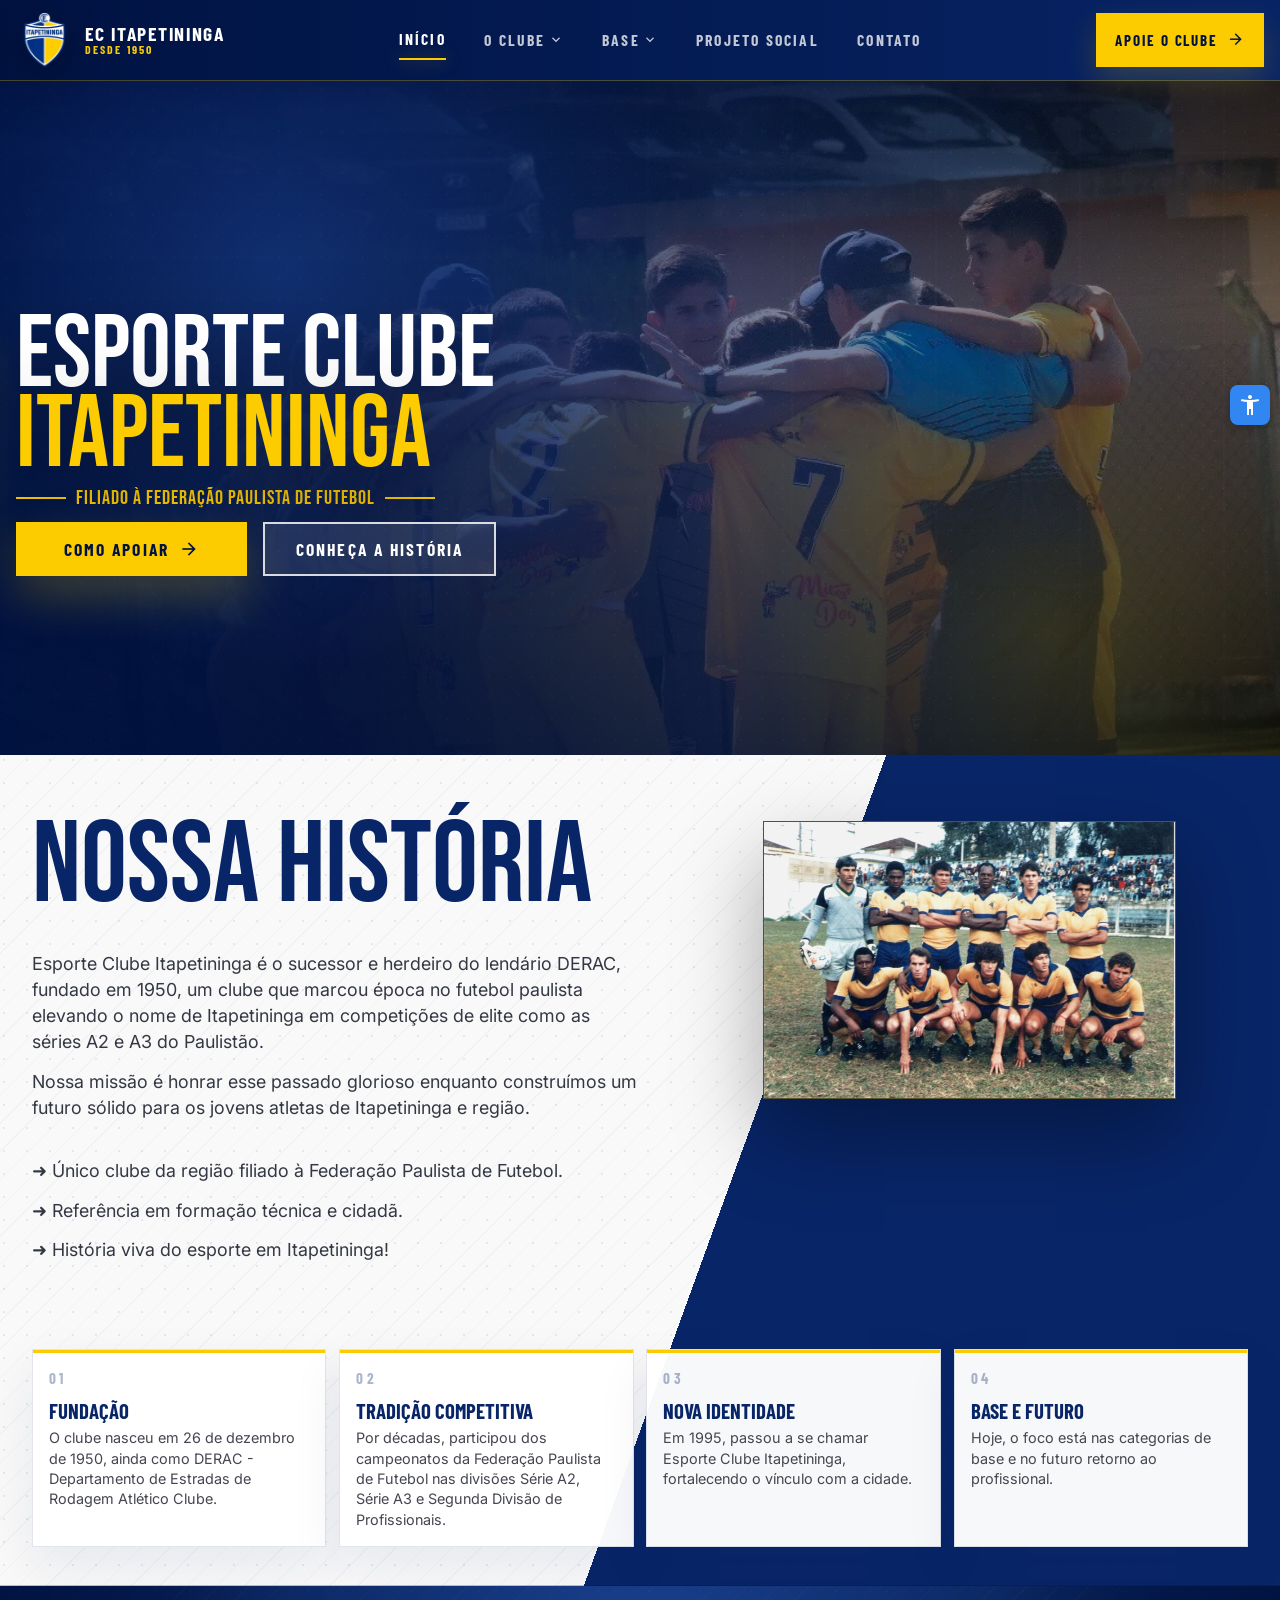
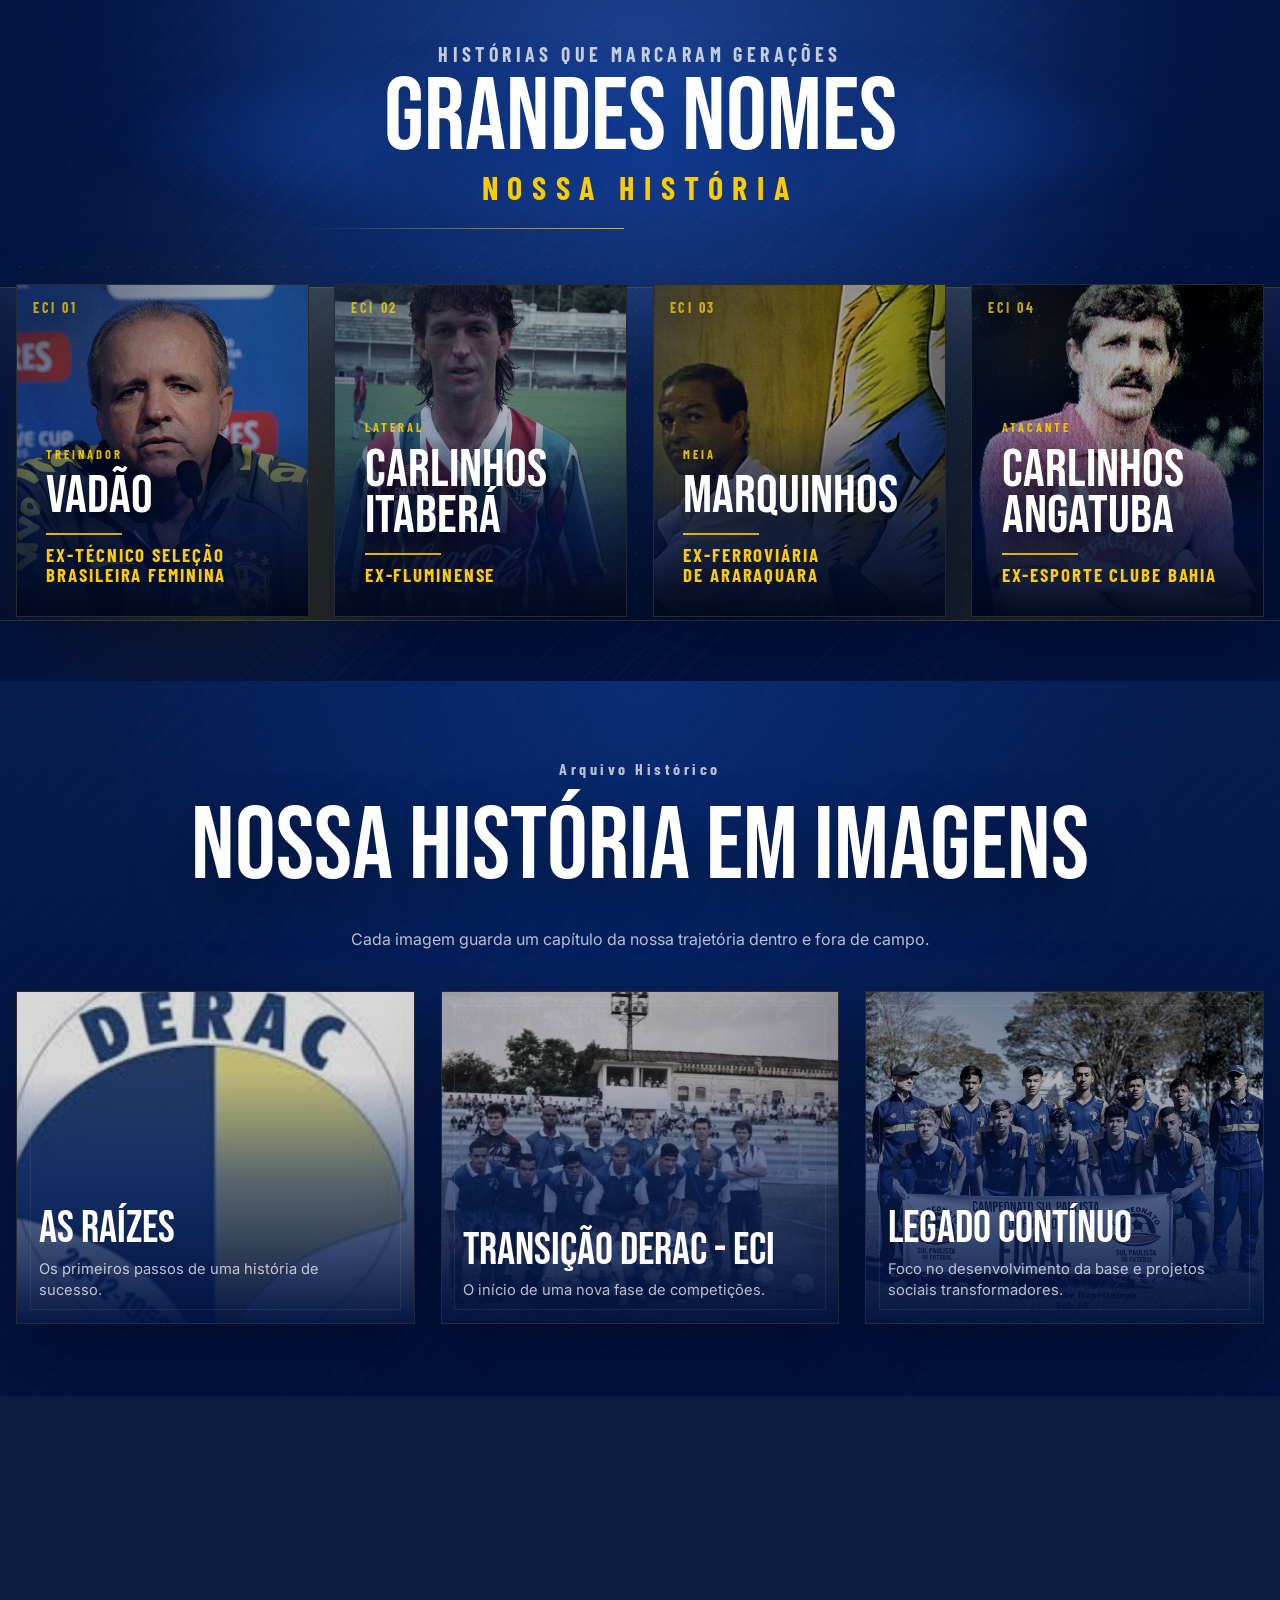
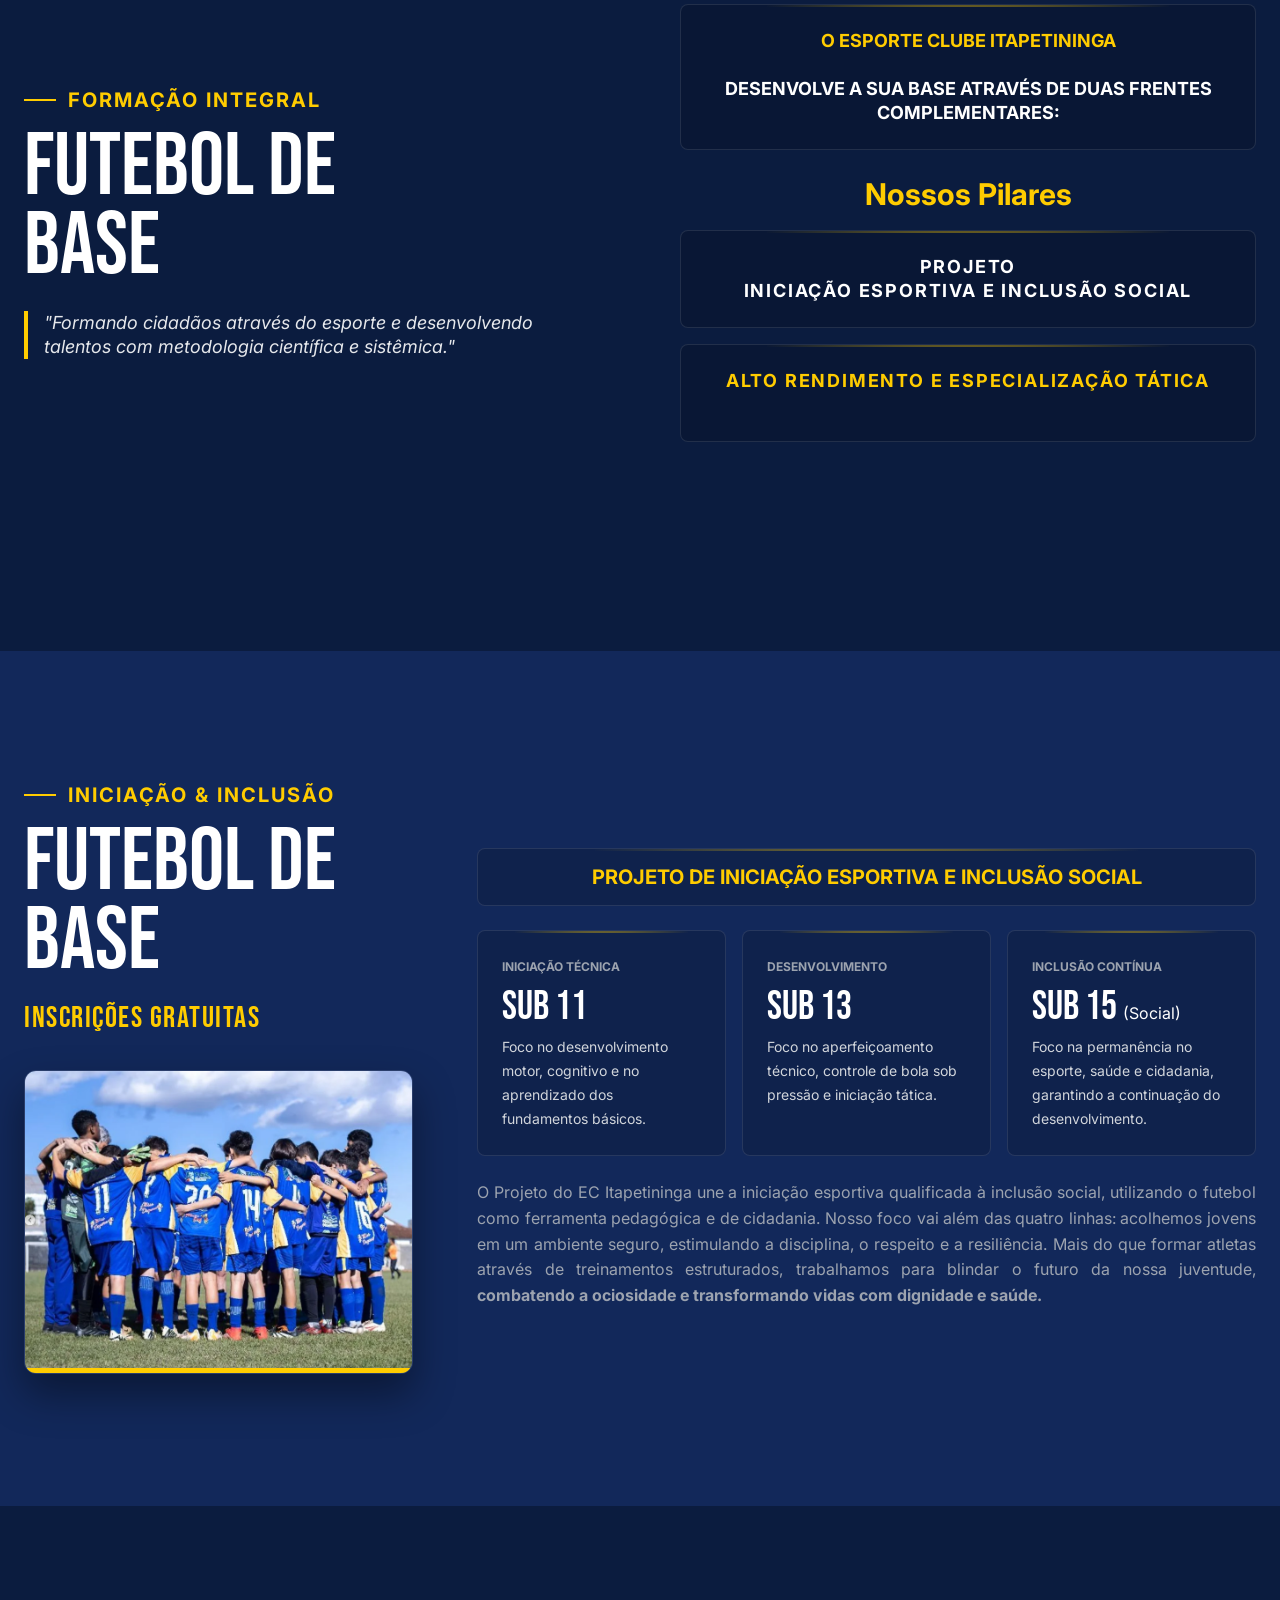
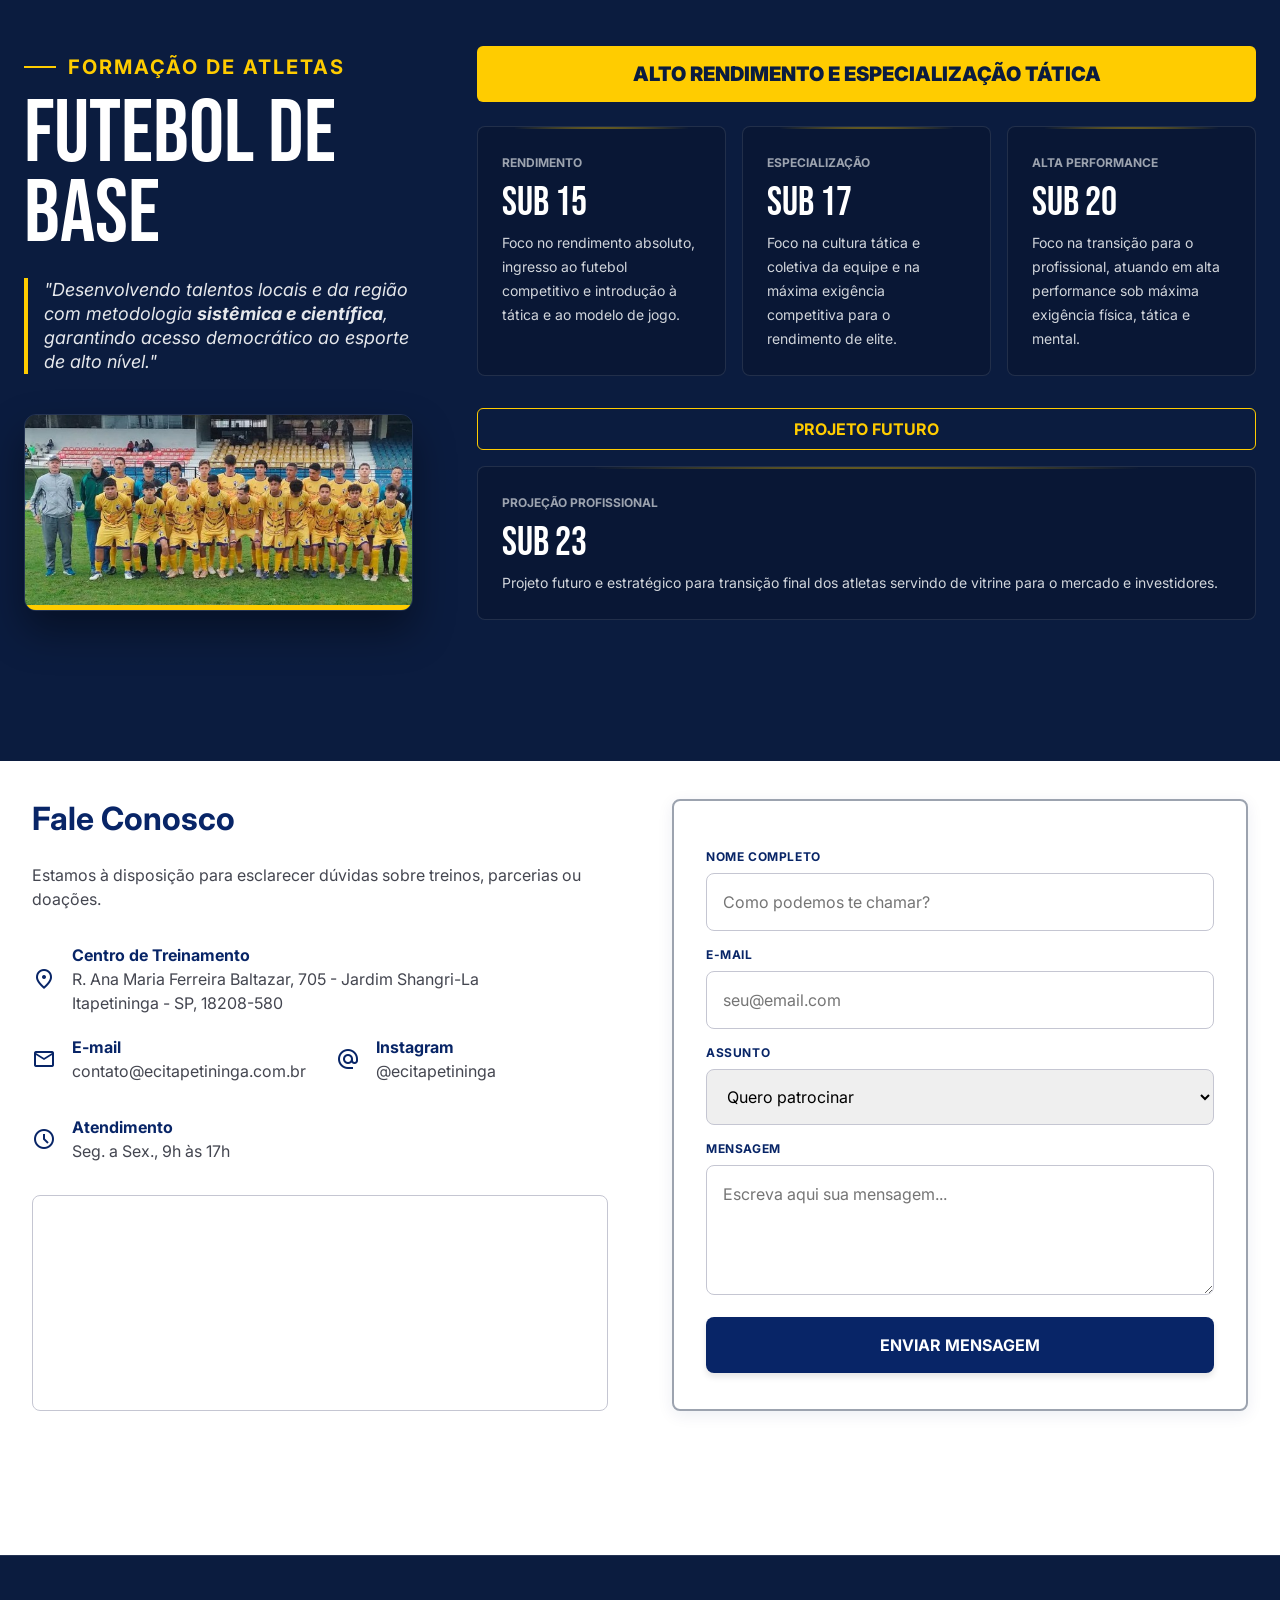
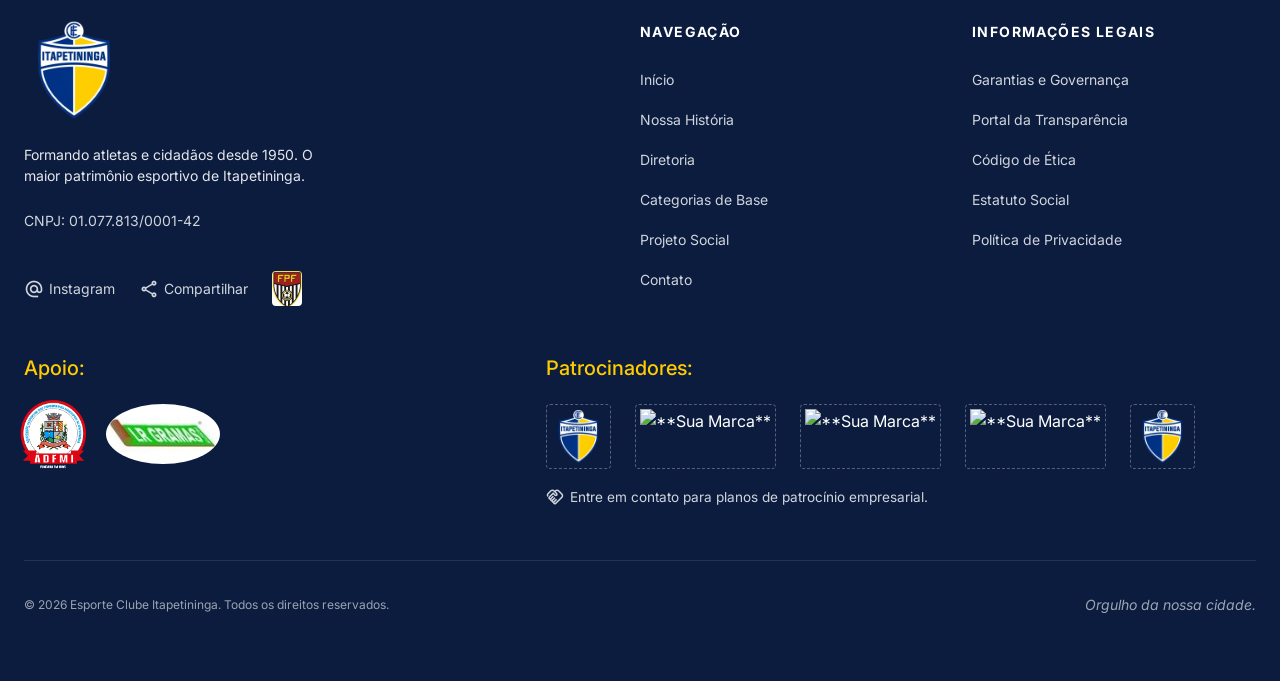
==== commit 4d3842e3: "Add files via upload" ====
--- a/index.html
+++ b/index.html
@@ -8,7 +8,7 @@
     <link href="https://fonts.googleapis.com/css2?family=Inter:wght@400;500;600;700&display=swap" rel="stylesheet" />
     <link href="https://fonts.googleapis.com/css2?family=Bebas+Neue&family=Barlow+Condensed:wght@500;600;700&display=swap" rel="stylesheet" />
     <link href="https://fonts.googleapis.com/css2?family=Material+Symbols+Outlined:wght,FILL@100..700,0..1&display=swap" rel="stylesheet" />
-    <link rel="stylesheet" href="styles.css" />
+    <link rel="stylesheet" href="styles.css?v=2" />
     <style>
       /* Estilos forçados para o Menu Cascata */
       .menu-cascata {
@@ -113,7 +113,6 @@
         background-color: #000 !important;
         color: #fff !important;
       }
-    
     </style>
   </head>
   <body class="bg-background text-on-surface font-body-lg selection:bg-secondary-container selection:text-on-secondary-container">
@@ -173,8 +172,7 @@
       </div>
       
       <!-- MENU MOBILE -->
-      <!-- MENU MOBILE -->
-     <nav aria-label="Menu mobile" class="mobile-menu" data-mobile-menu id="mobile-menu" style="overflow: hidden !important; position: absolute !important; width: 100% !important; left: 0; z-index: 999;">
+    <nav aria-label="Menu mobile" class="mobile-menu" data-mobile-menu id="mobile-menu">
         <div class="mobile-menu-inner" style="overflow: hidden !important;">
           <div class="mobile-menu-brand" aria-hidden="true">
             <span>ECI</span>
--- a/styles.css
+++ b/styles.css
@@ -1096,8 +1096,15 @@
 }
 
 .mobile-menu {
-  display: grid;
-  grid-template-rows: 0fr;
+  /* Remove a sanfona problemática (Grid) e usa um bloco padrão */
+  display: block;
+  
+  /* Esconde o menu perfeitamente, sem vazar cores ou gerar buracos */
+  opacity: 0;
+  visibility: hidden;
+  pointer-events: none;
+  
+  /* Estilos visuais originais mantidos */
   border-top: 1px solid rgba(252, 204, 0, 0.25);
   background:
     radial-gradient(
@@ -1107,24 +1114,47 @@
     ),
     linear-gradient(180deg, rgba(8, 37, 103, 0.98), rgba(0, 18, 65, 0.99));
   box-shadow: 0 1.5rem 3rem rgba(0, 0, 0, 0.24);
-  overflow: hidden;
-  transition: grid-template-rows 260ms ease;
+  
+  /* Transição suave de Fade e uma leve descida (sem bugar a rolagem) */
+  transform: translateY(-10px);
+  transition: opacity 300ms ease, transform 300ms ease, visibility 300ms;
 }
 
 .mobile-menu.is-open {
-  grid-template-rows: 1fr;
+  opacity: 1;
+  visibility: visible;
+  pointer-events: auto;
+  transform: translateY(0);
+}
+
+/* BLINDAGEM EXCLUSIVA PARA O INDEX.HTML NO CELULAR */
+@media (max-width: 899px) {
+  .mobile-menu {
+    position: absolute;
+    top: 100%;
+    left: 0;
+    width: 100%;
+    z-index: 9999;
+    
+    /* 1. Trava a altura do menu no espaço exato da tela (Tela inteira - Cabeçalho) */
+    max-height: calc(100dvh - 4.5rem); 
+    overflow-y: auto; 
+    
+    /* 2. O ANTÍDOTO: Impede o index.html de "roubar" o toque do usuário */
+    overscroll-behavior: contain;
+    -webkit-overflow-scrolling: touch; /* Garante fluidez extra no iPhone */
+  }
 }
 
 .mobile-menu-inner {
-  display: grid;
+  /* Substituímos Grid por Flex para evitar bugs de cálculo no iOS */
+  display: flex;
+  flex-direction: column;
   gap: 0.35rem;
   max-width: 80rem;
   margin: 0 auto;
-  min-height: 0;
-  padding: 1.35rem 1rem 1.5rem;
-
-  max-height: 90vh;
-  overflow-y: auto;
+  /* Mantém o espaçamento limpo e fixo, dando espaço no fundo para rolagem */
+  padding: 1.35rem 1rem 3.5rem; 
 }
 
 .mobile-menu-brand {
@@ -1160,7 +1190,7 @@
   min-height: 3rem;
   padding: 0.9rem 0;
   border-bottom: 1px solid rgba(255, 255, 255, 0.1);
-  background: transparent; /* WCAG fix: 4.1.2 */
+  background: transparent;
   color: #ffffff;
   cursor: pointer;
   font-family: "Barlow Condensed", Inter, sans-serif;
@@ -1204,7 +1234,6 @@
   background: #ffe085;
   padding-left: 0;
 }
-
 @media (min-width: 640px) {
   .sm\:flex-row {
     flex-direction: row;
@@ -3367,4 +3396,19 @@
   [vw] [vw-access-button] {
     animation: none !important;
   }
+}
+/* 1. No PC: Ajusta para mostrar o corpo inteiro dos atletas */
+@media (min-width: 900px) {
+  .hero-image {
+    object-position: 50% 20% !important; /* Diminuímos para 20% para a foto subir e mostrar os atletas */
+    transform: scale(1.0) !important;
+  }
+}
+
+/* 2. No Celular: Mantém o foco para cima para esconder os carros */
+@media (max-width: 899px) {
+  .hero-image {
+    object-position: 50% 100% !important; 
+    transform: scale(1.0) !important;
+  }
 }
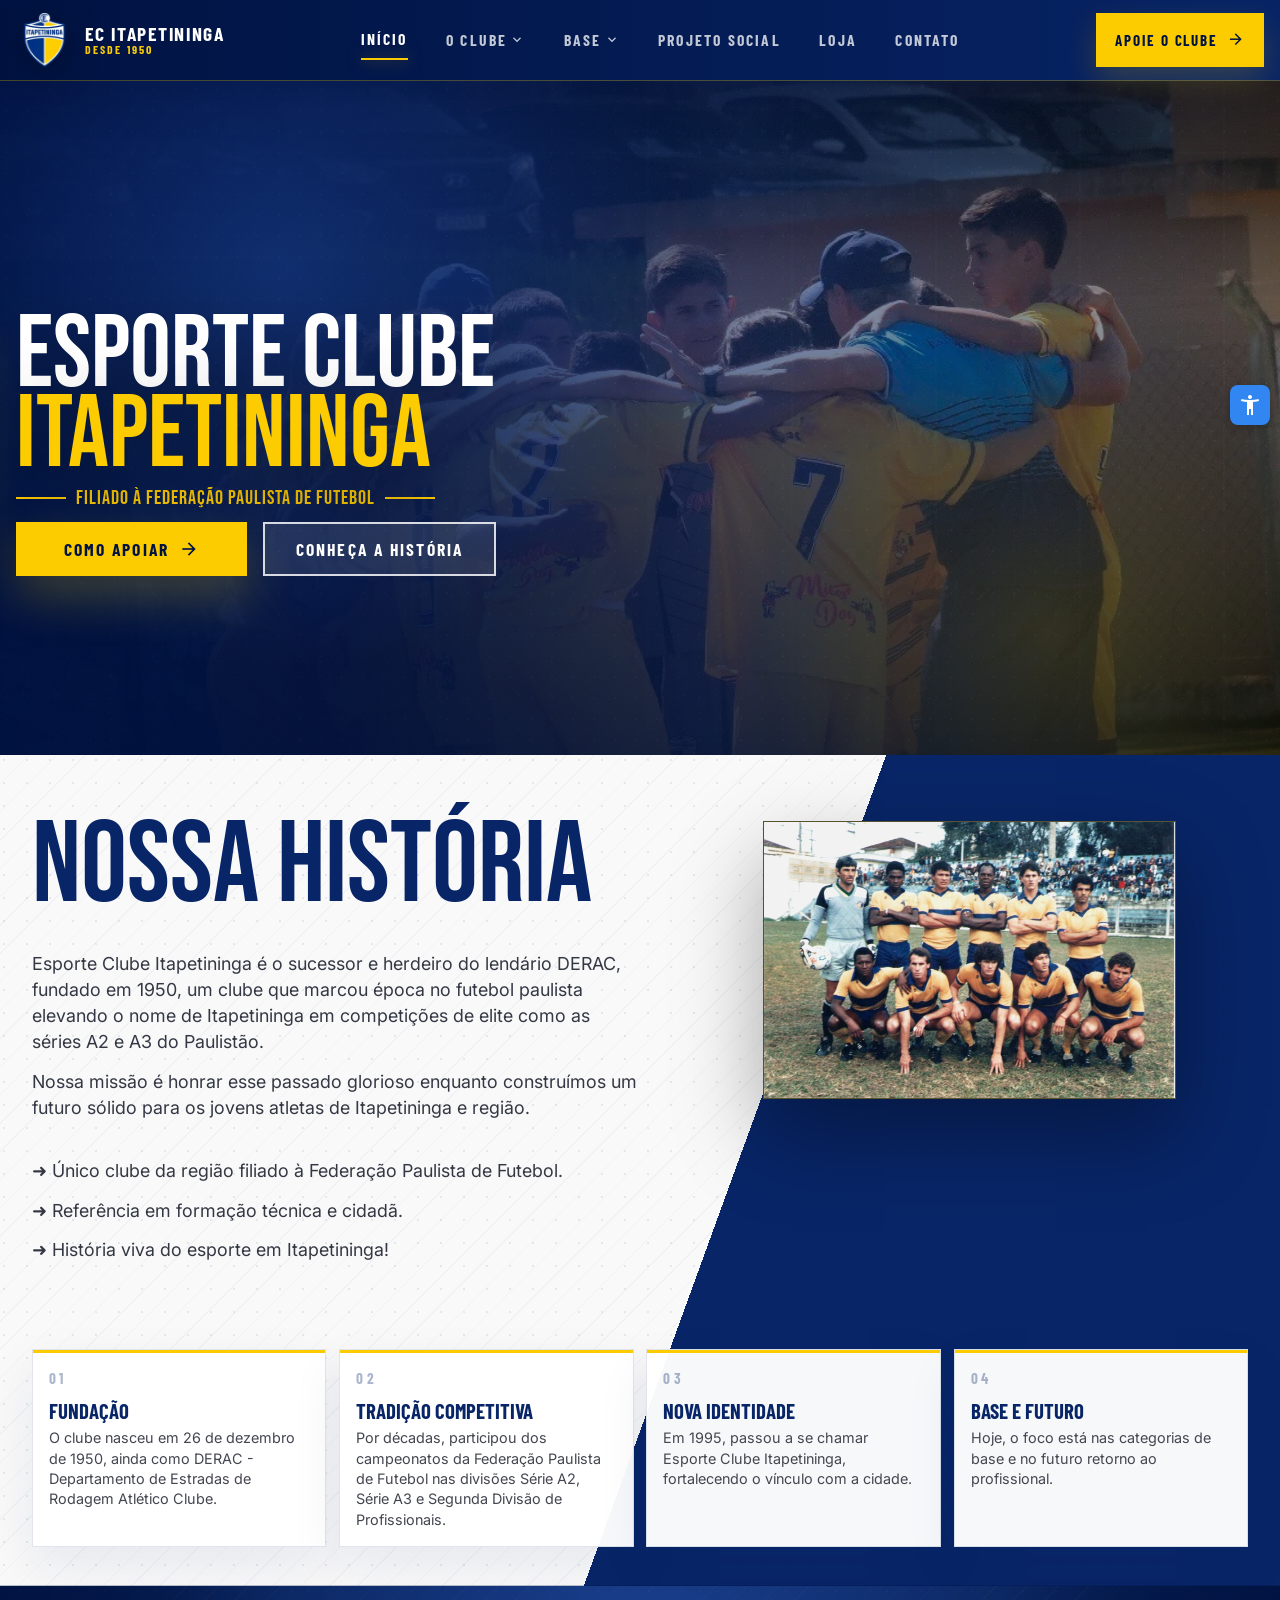
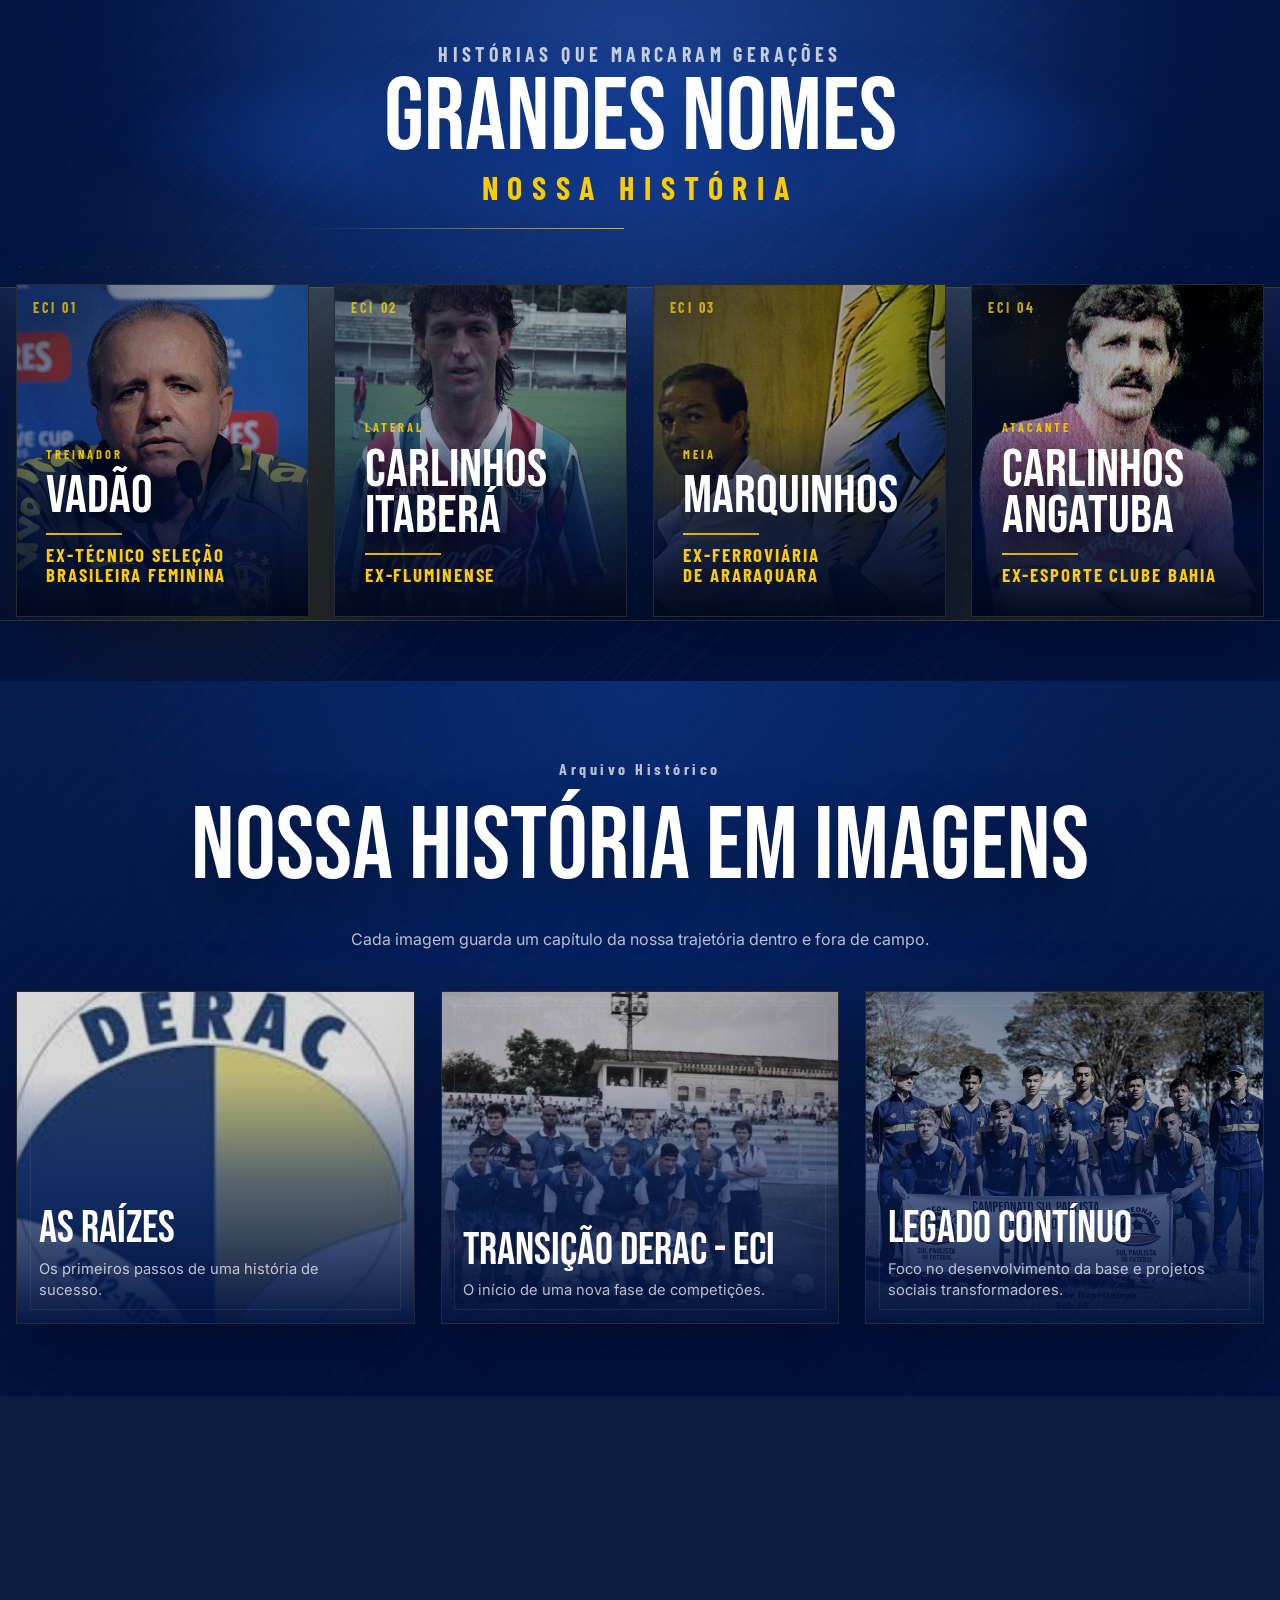
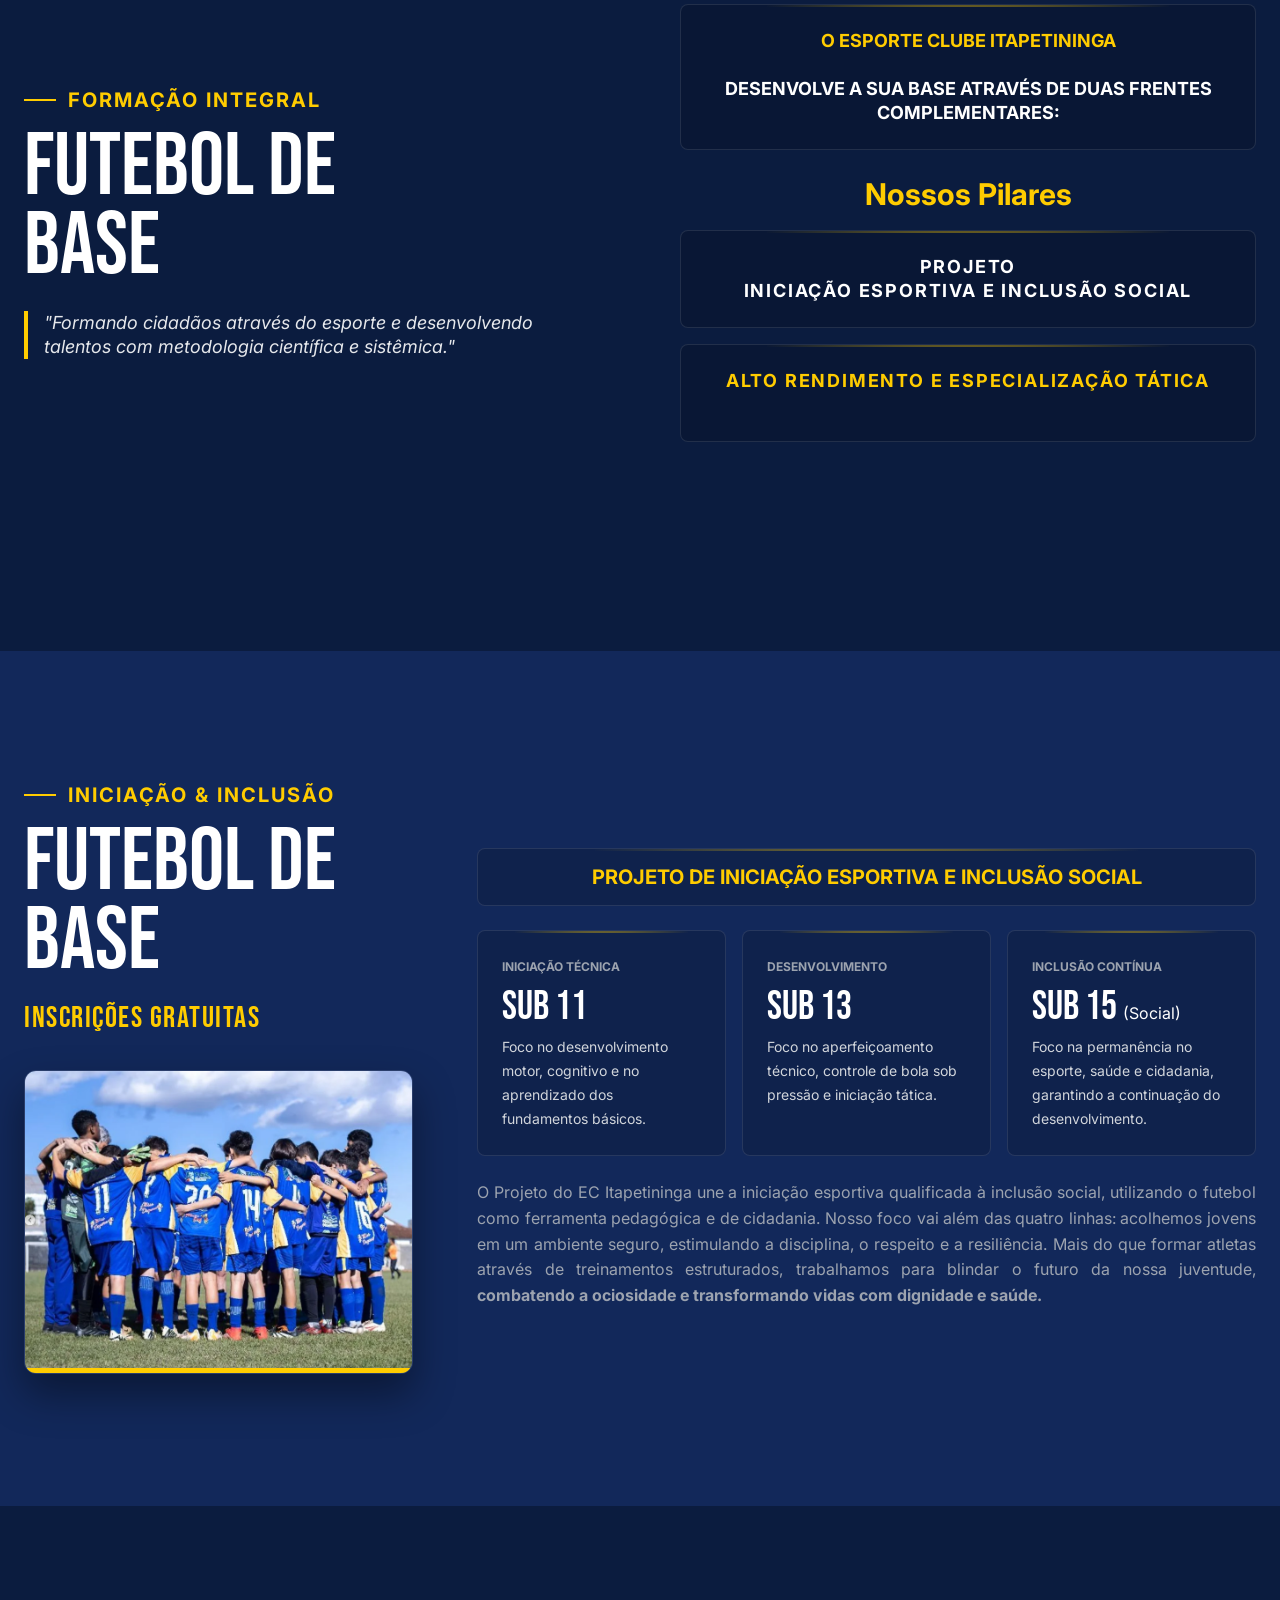
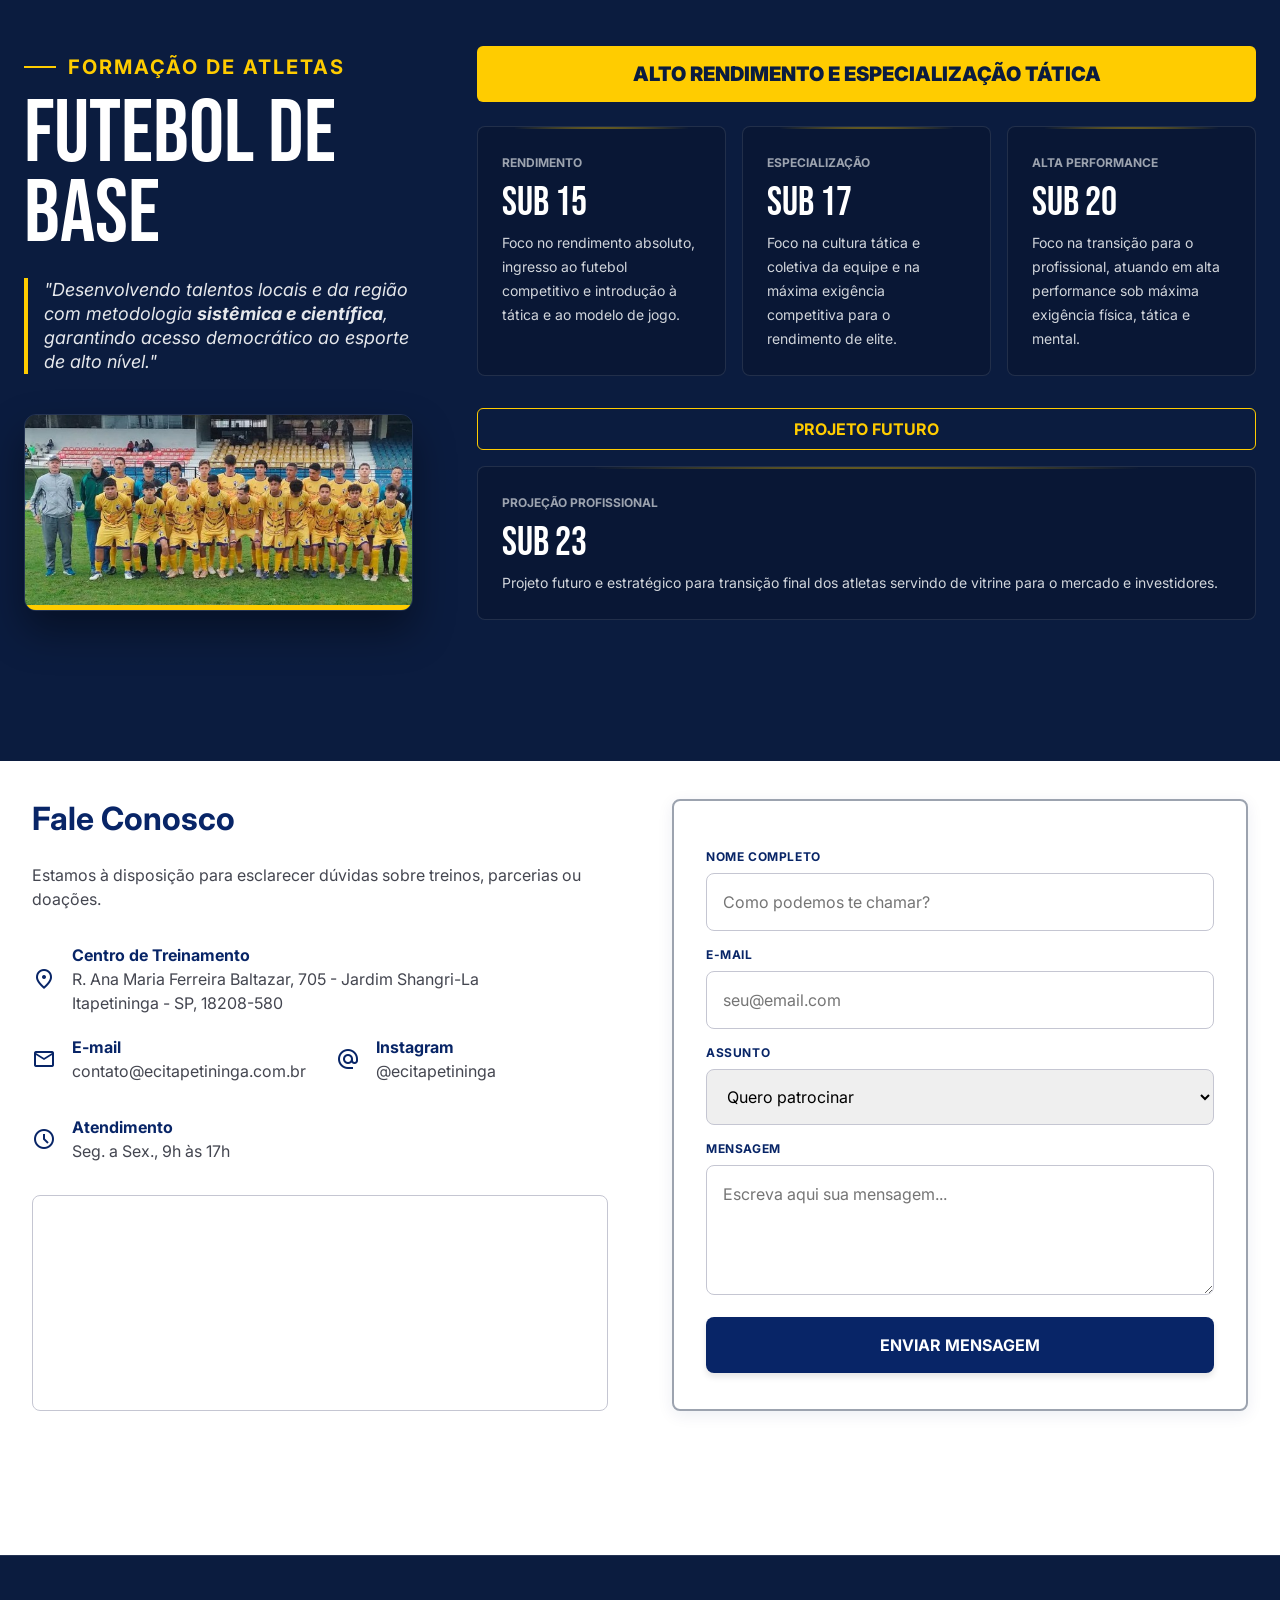
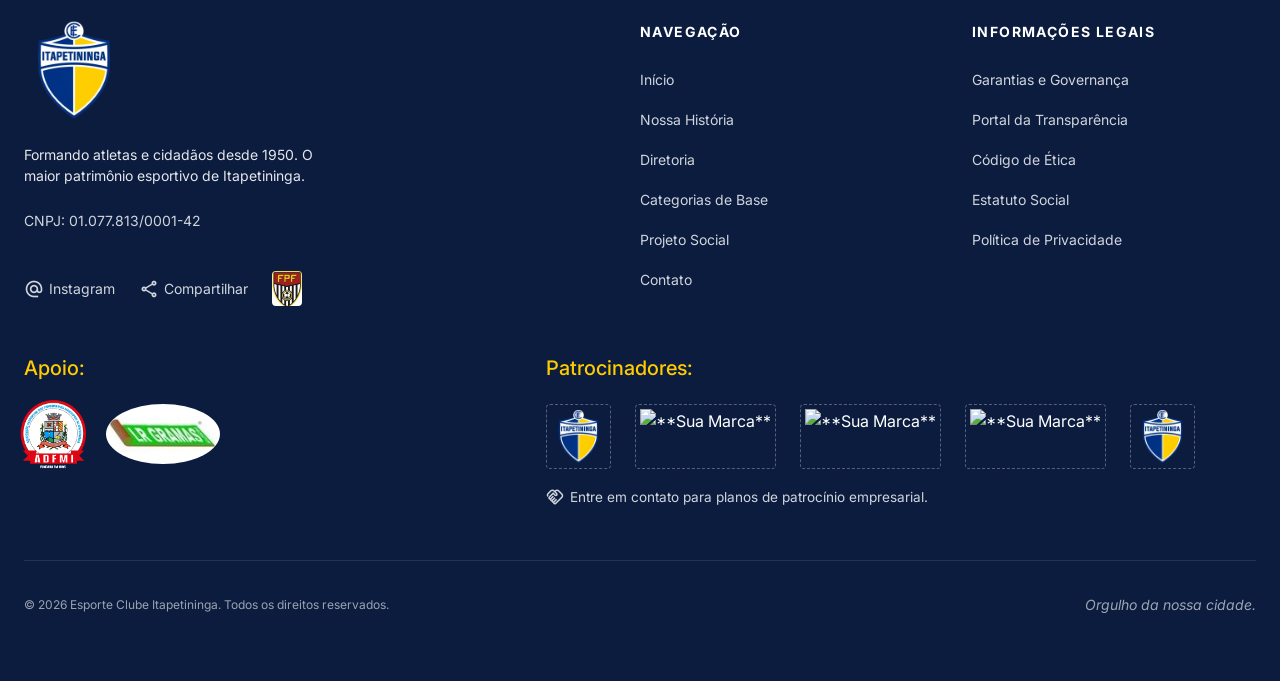
==== commit 8c09c939: "Add files via upload" ====
--- a/index.html
+++ b/index.html
@@ -5,10 +5,11 @@
     <meta content="width=device-width, initial-scale=1.0" name="viewport" />
     <meta name="description" content="Site oficial do Esporte Clube Itapetininga. Conheça nossa história, categorias de base, diretoria, transparência e projetos sociais desde 1950." />
     <title>Esporte Clube Itapetininga</title>
+    <link rel="icon" type="image/png" href="img/favicon.png" />
     <link href="https://fonts.googleapis.com/css2?family=Inter:wght@400;500;600;700&display=swap" rel="stylesheet" />
     <link href="https://fonts.googleapis.com/css2?family=Bebas+Neue&family=Barlow+Condensed:wght@500;600;700&display=swap" rel="stylesheet" />
     <link href="https://fonts.googleapis.com/css2?family=Material+Symbols+Outlined:wght,FILL@100..700,0..1&display=swap" rel="stylesheet" />
-    <link rel="stylesheet" href="styles.css?v=2" />
+    <link rel="stylesheet" href="styles.css?" />
     <style>
       /* Estilos forçados para o Menu Cascata */
       .menu-cascata {
@@ -153,6 +154,7 @@
             </a>
             <div id="dropdown-base" class="menu-cascata" style="top: 100%; left: 0;">
               <a href="#categories" data-nav-link onclick="toggleDropdown('dropdown-base')">Nossas Categorias</a>
+              <a href="elenco.html">Elenco</a>
               <a href="comissao.html">Comissão Técnica</a>
               <a href="metodologia.html">Metodologia de Formação</a>
               <a href="peneiras.html">Peneiras e Avaliações</a>
@@ -160,6 +162,7 @@
           </div>
 
           <a class="top-nav-link" data-nav-link href="#pilar-iniciacao">Projeto Social</a>
+          <a class="top-nav-link" href="loja.html">Loja</a>
           <a class="top-nav-link" data-nav-link href="#contact">Contato</a>
         </nav>
         <a href="#apoie-modal" class="desktop-support-link site-cta" aria-label="Apoie o Clube" data-modal-open>
--- a/styles.css
+++ b/styles.css
@@ -3409,6 +3409,23 @@
 @media (max-width: 899px) {
   .hero-image {
     object-position: 50% 100% !important; 
-    transform: scale(1.0) !important;
+    transform: scale(1.2) !important;
+  }
+}
+/* =========================================================
+   AJUSTE DE ESPAÇAMENTO DO CABEÇALHO AZUL (TODAS AS PÁGINAS)
+   ========================================================= */
+
+/* 1. Tamanho no PC: Diminui o espaço em cima e embaixo do título */
+.page-header {
+  padding-top: 3rem !important;    /* Espaço acima do título */
+  padding-bottom: 3rem !important; /* Espaço abaixo do título */
+}
+
+/* 2. Tamanho no Celular: Deixa bem mais curto para aproveitar a tela */
+@media (max-width: 899px) {
+  .page-header {
+    padding-top: 2rem !important;
+    padding-bottom: 2rem !important;
   }
 }
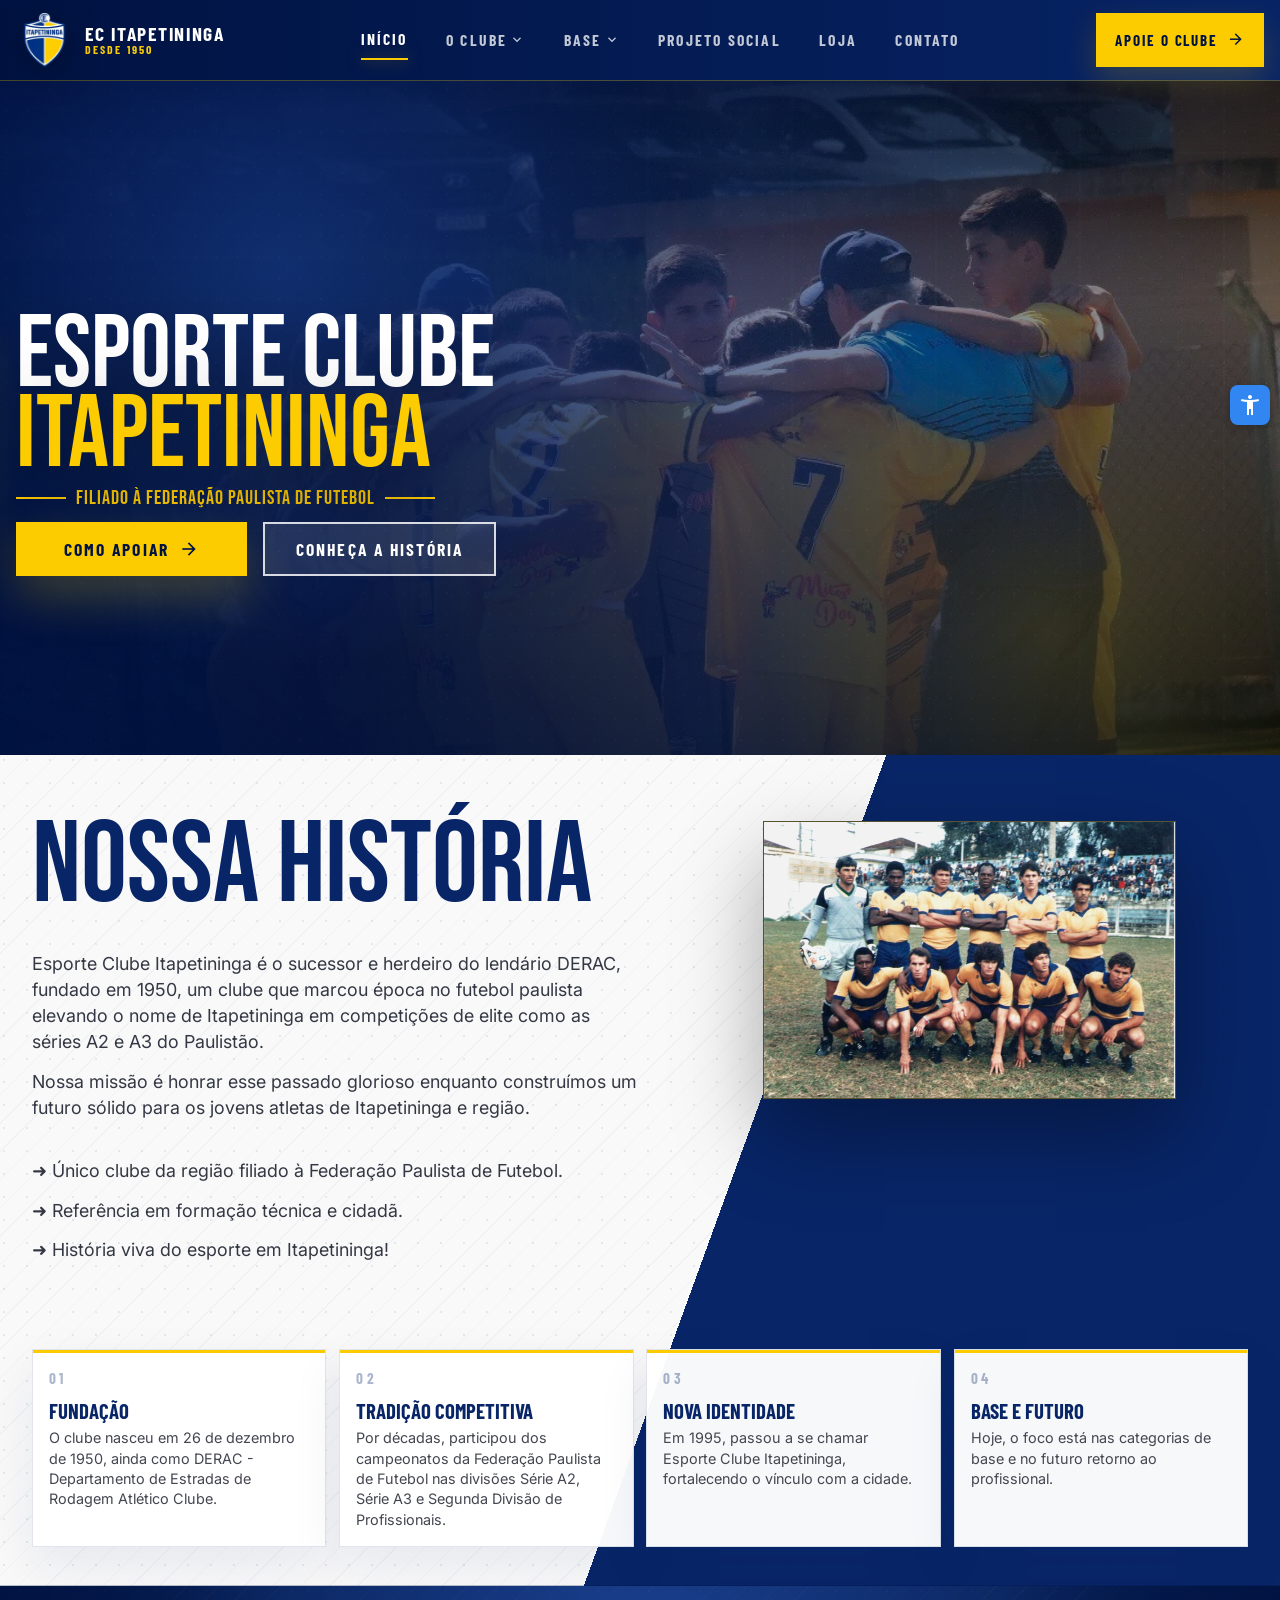
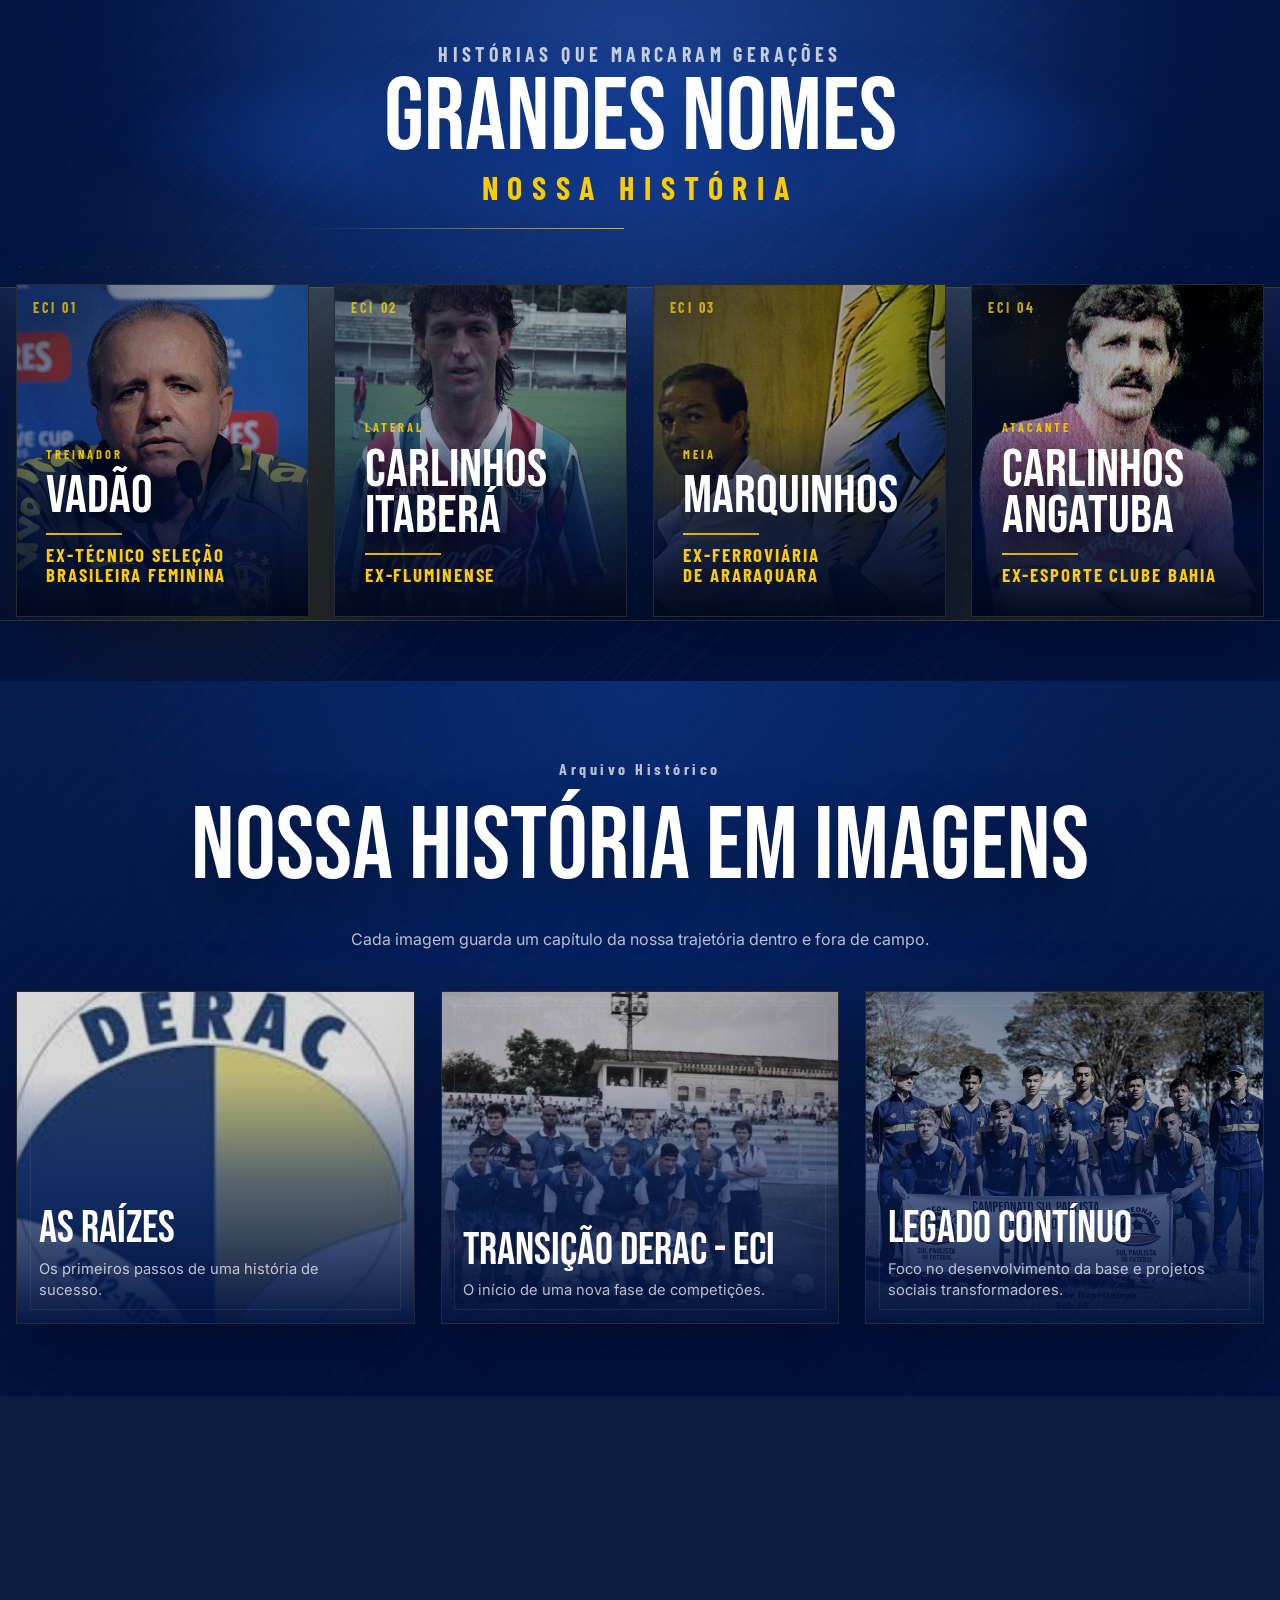
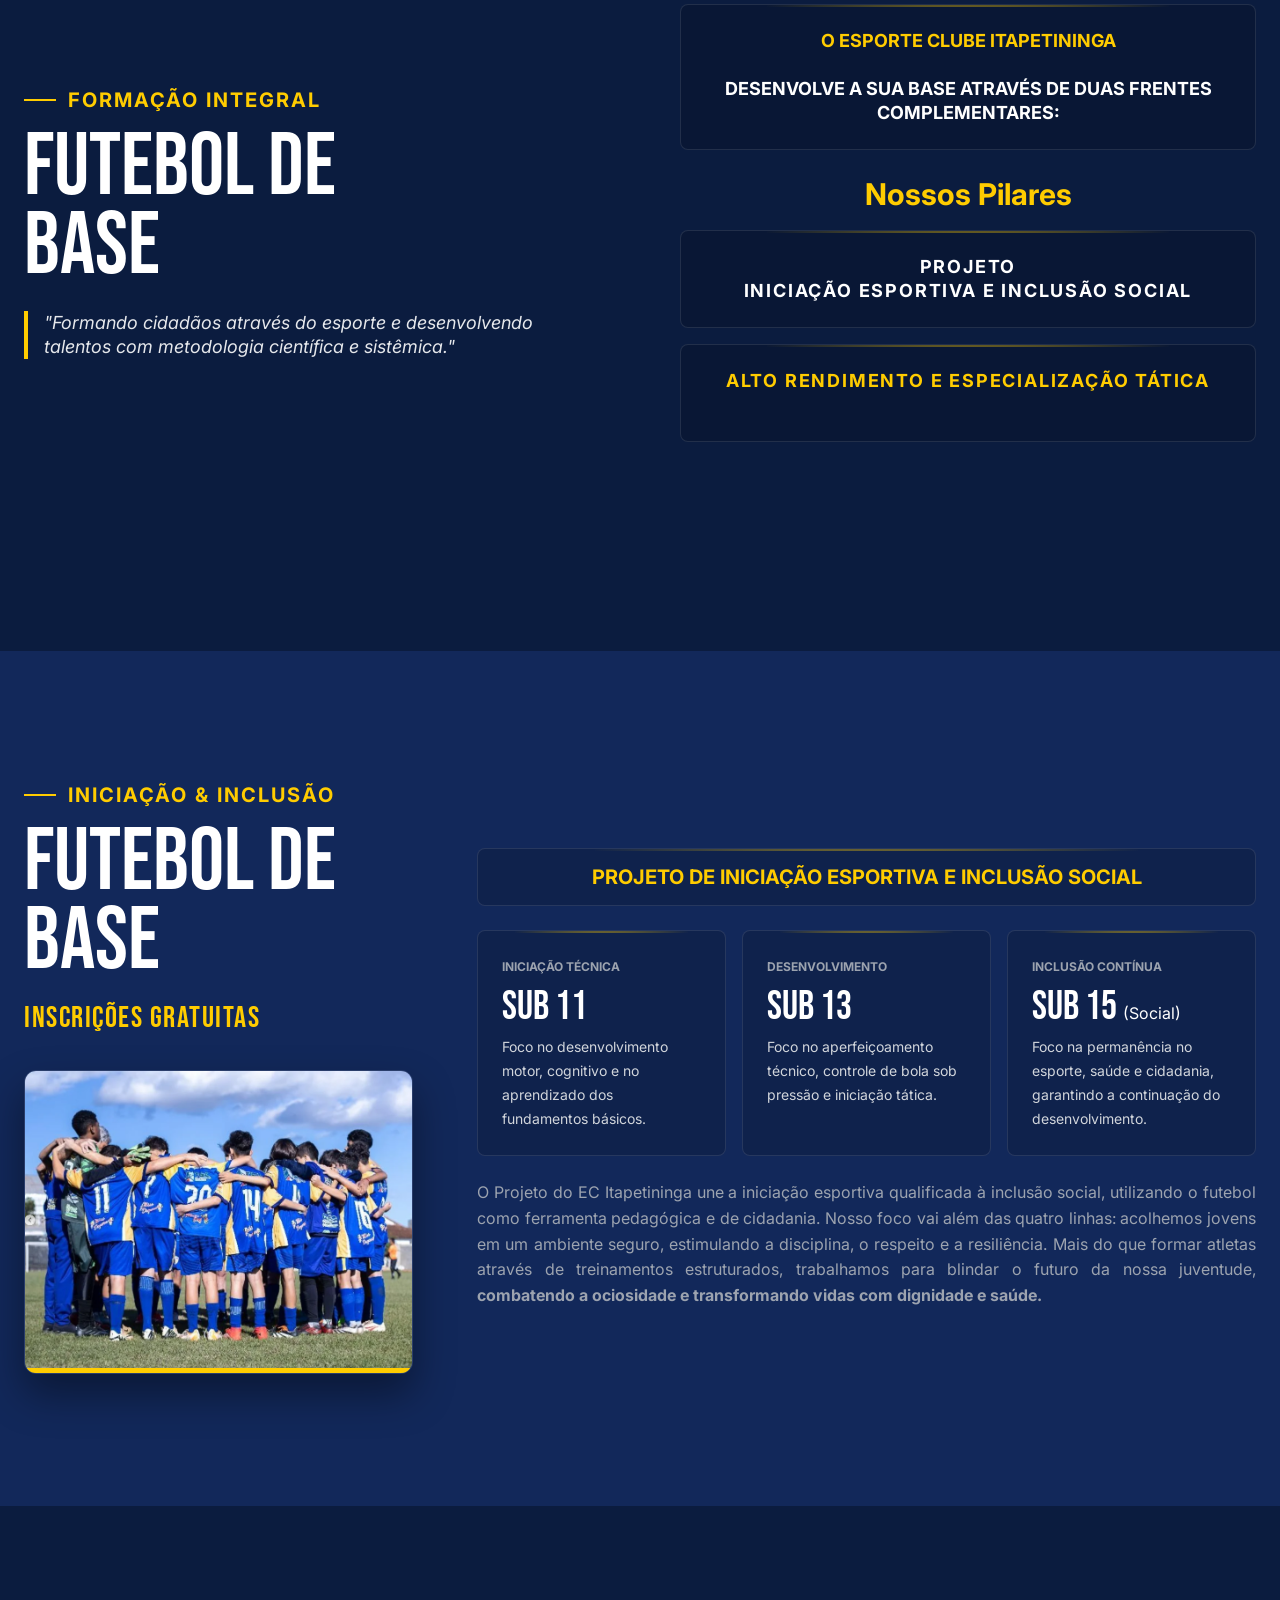
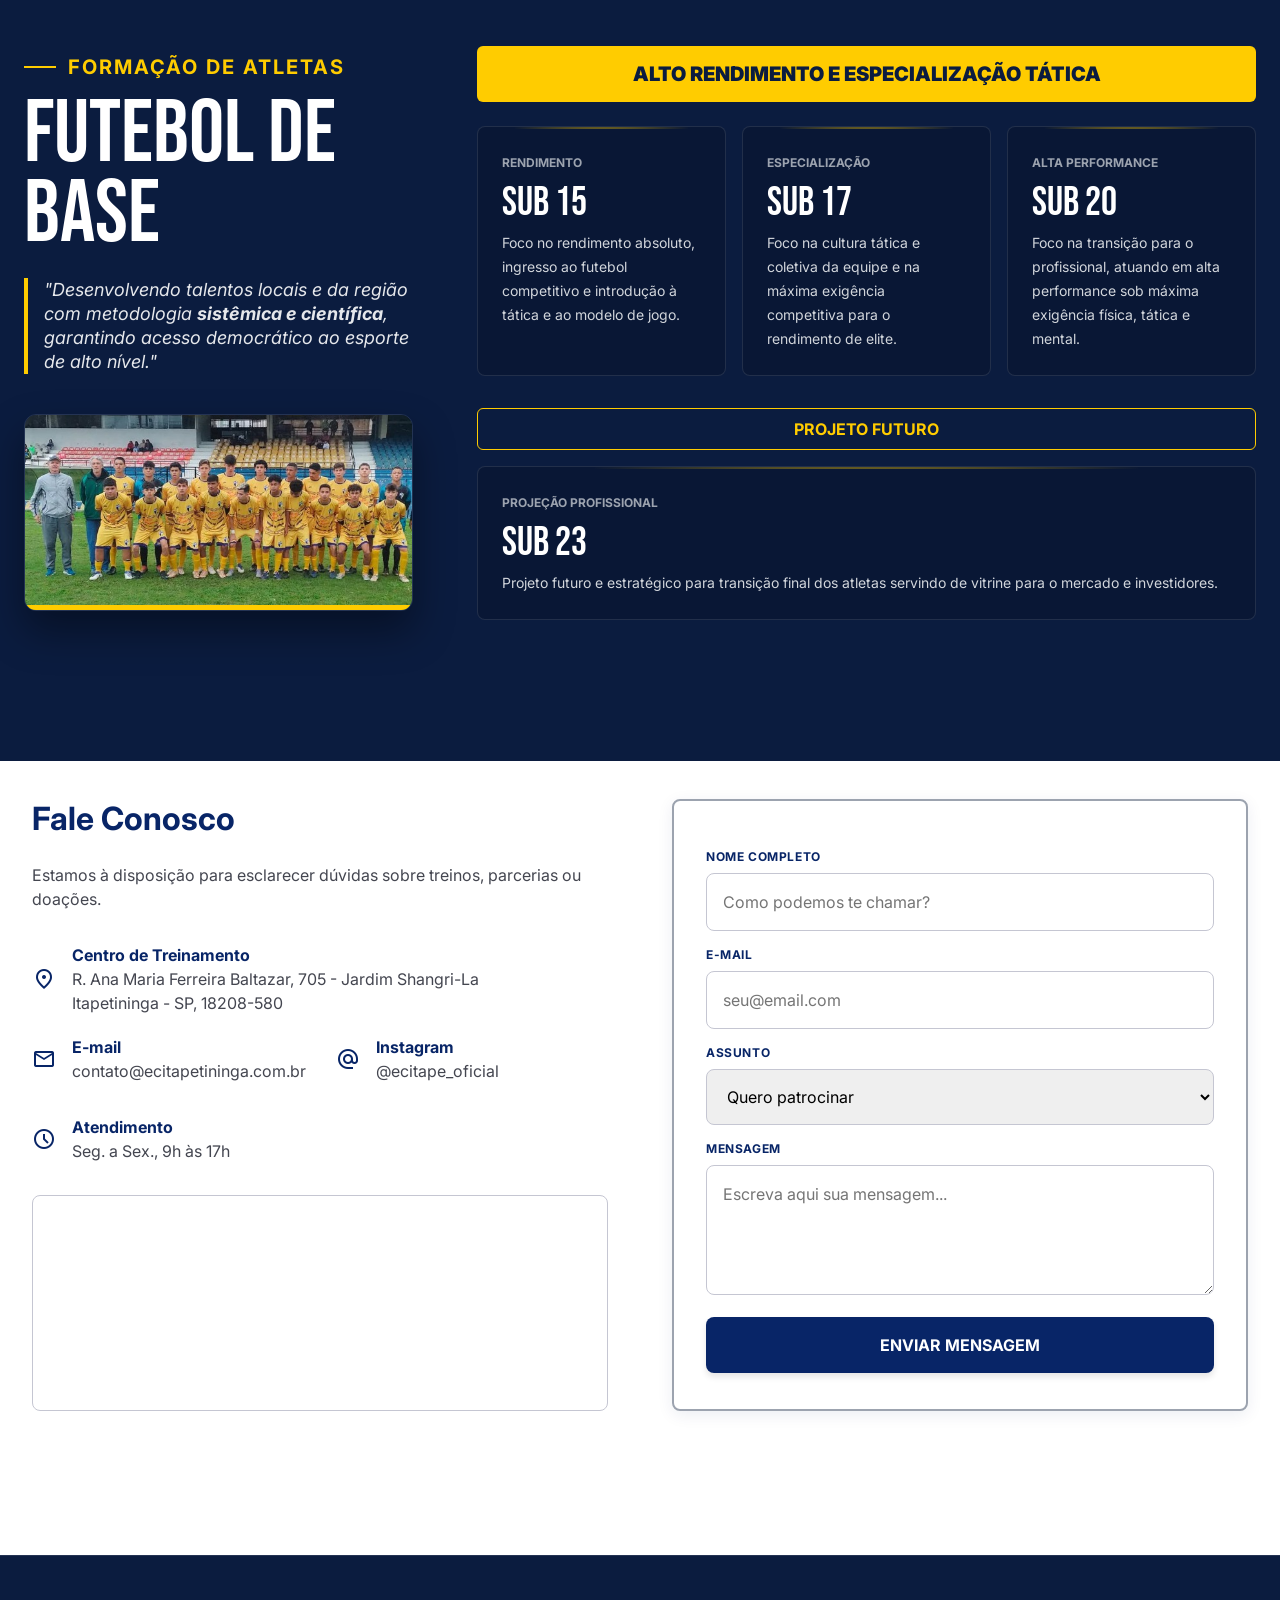
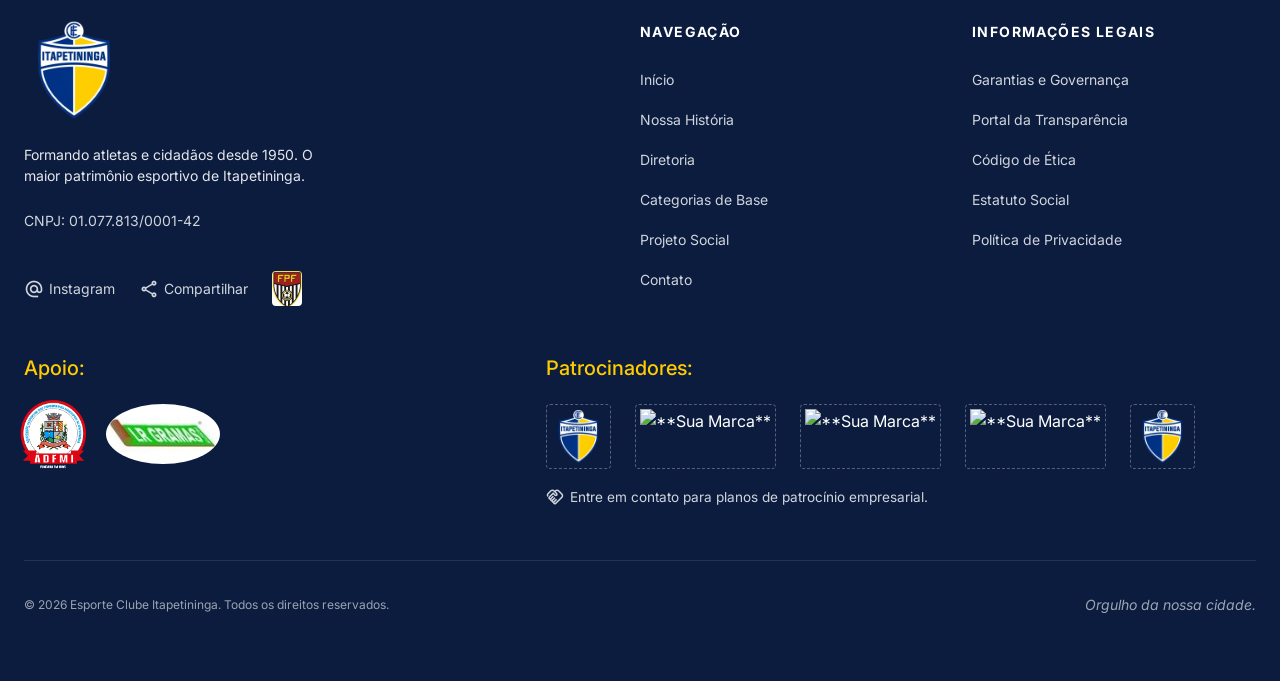
==== commit 2315887c: "Add files via upload" ====
--- a/index.html
+++ b/index.html
@@ -1,6 +1,7 @@
 <!doctype html>
 <html lang="pt-BR">
   <head>
+    <link rel="icon" type="image/png" href="img/favicon.png" />
     <meta charset="utf-8" />
     <meta content="width=device-width, initial-scale=1.0" name="viewport" />
     <meta name="description" content="Site oficial do Esporte Clube Itapetininga. Conheça nossa história, categorias de base, diretoria, transparência e projetos sociais desde 1950." />
@@ -757,7 +758,7 @@
                     <div>
                       <p class="font-bold text-primary-container">Instagram</p>
                       <p class="text-on-surface-variant">
-                        <a href="https://www.instagram.com/ecitape_oficial/" target="_blank" class="hover:text-primary-container font-medium transition-colors">@ecitapetininga</a>
+                        <a href="https://www.instagram.com/ecitape_oficial/" target="_blank" class="hover:text-primary-container font-medium transition-colors">@ecitape_oficial</a>
                       </p>
                     </div>
                   </div>
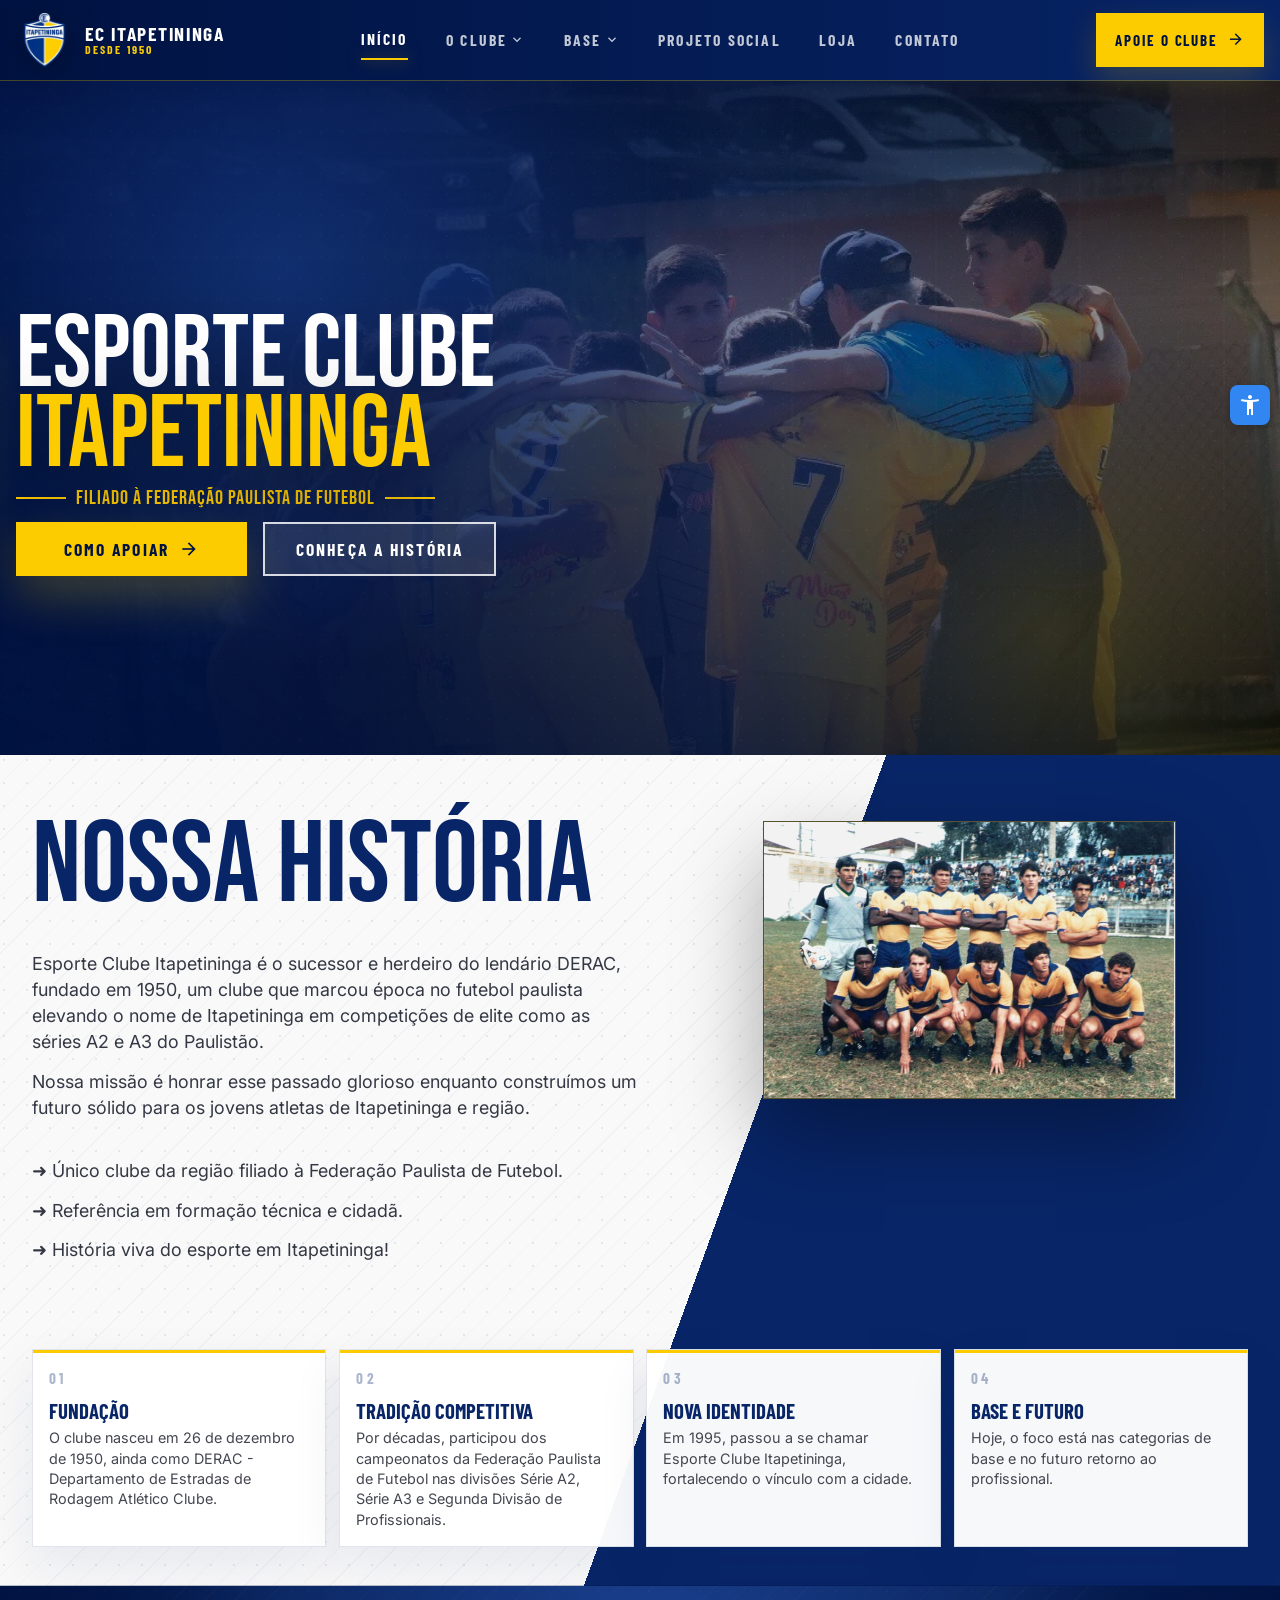
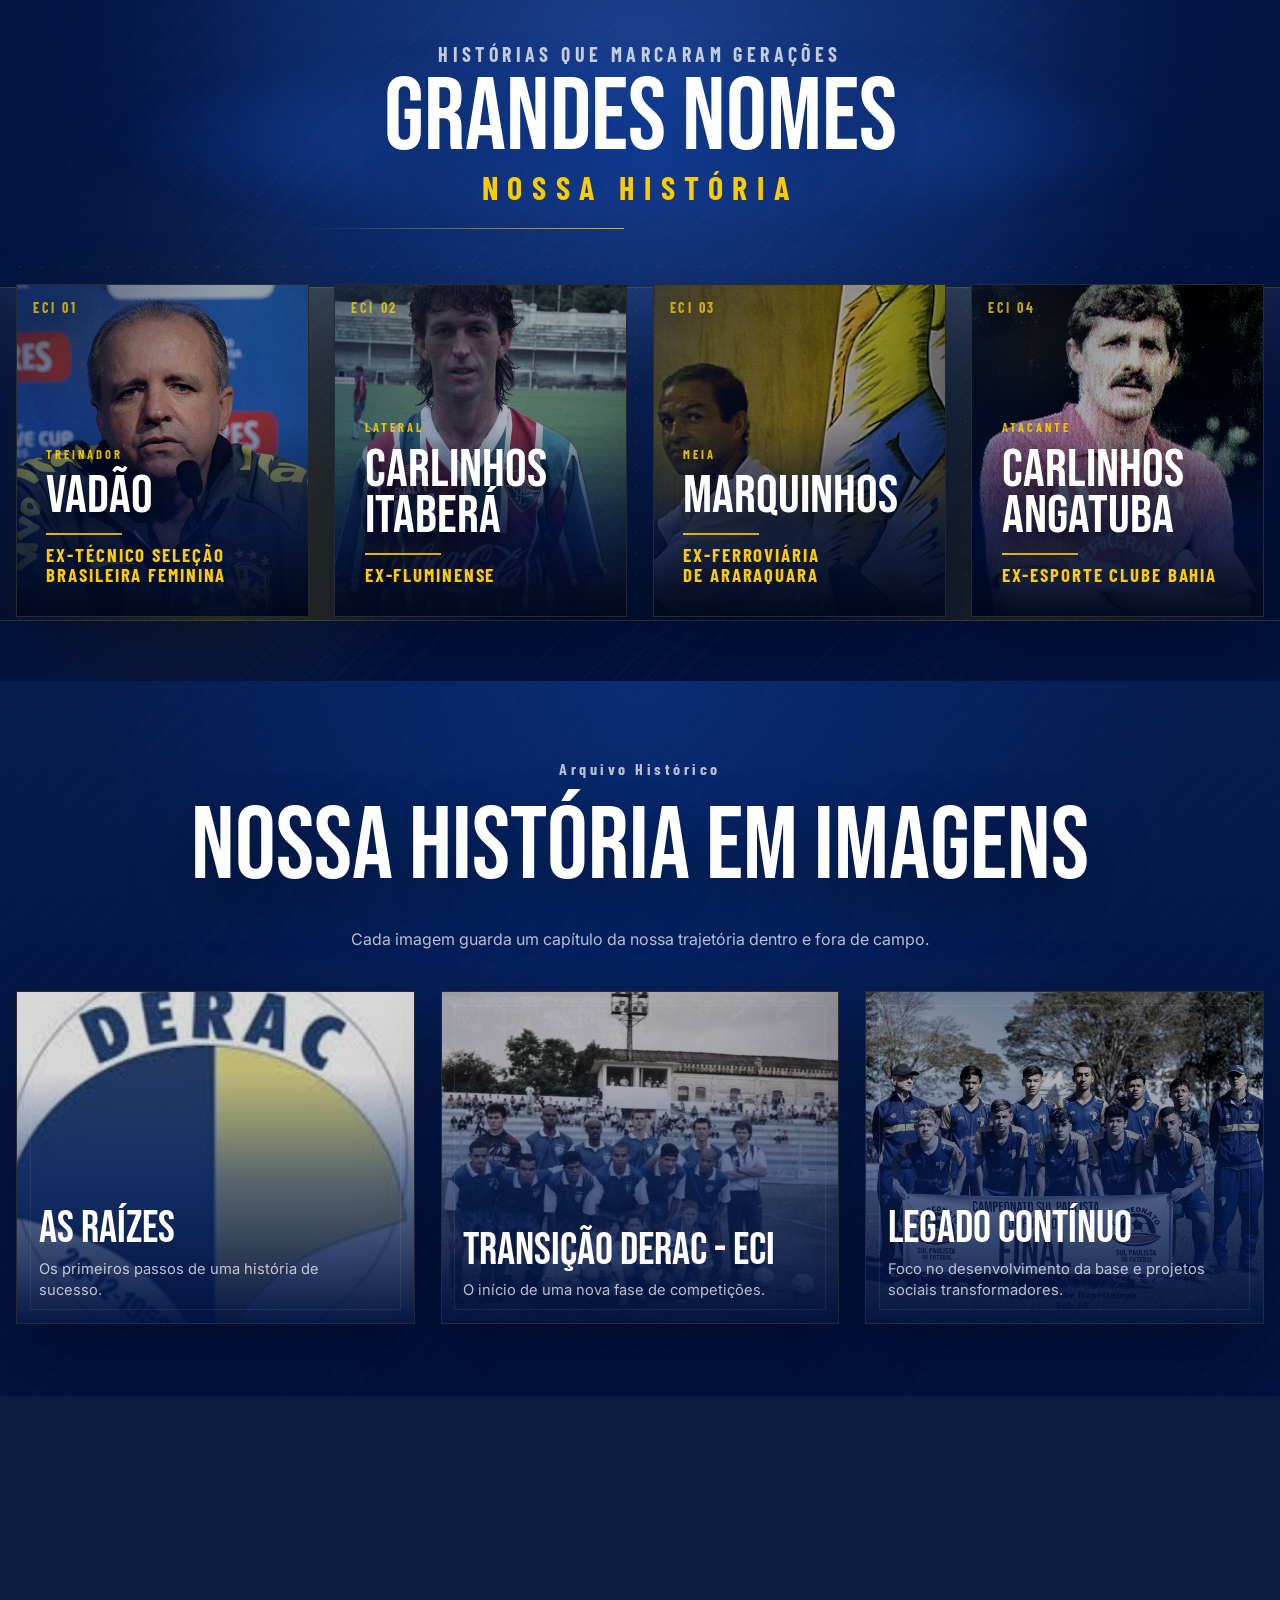
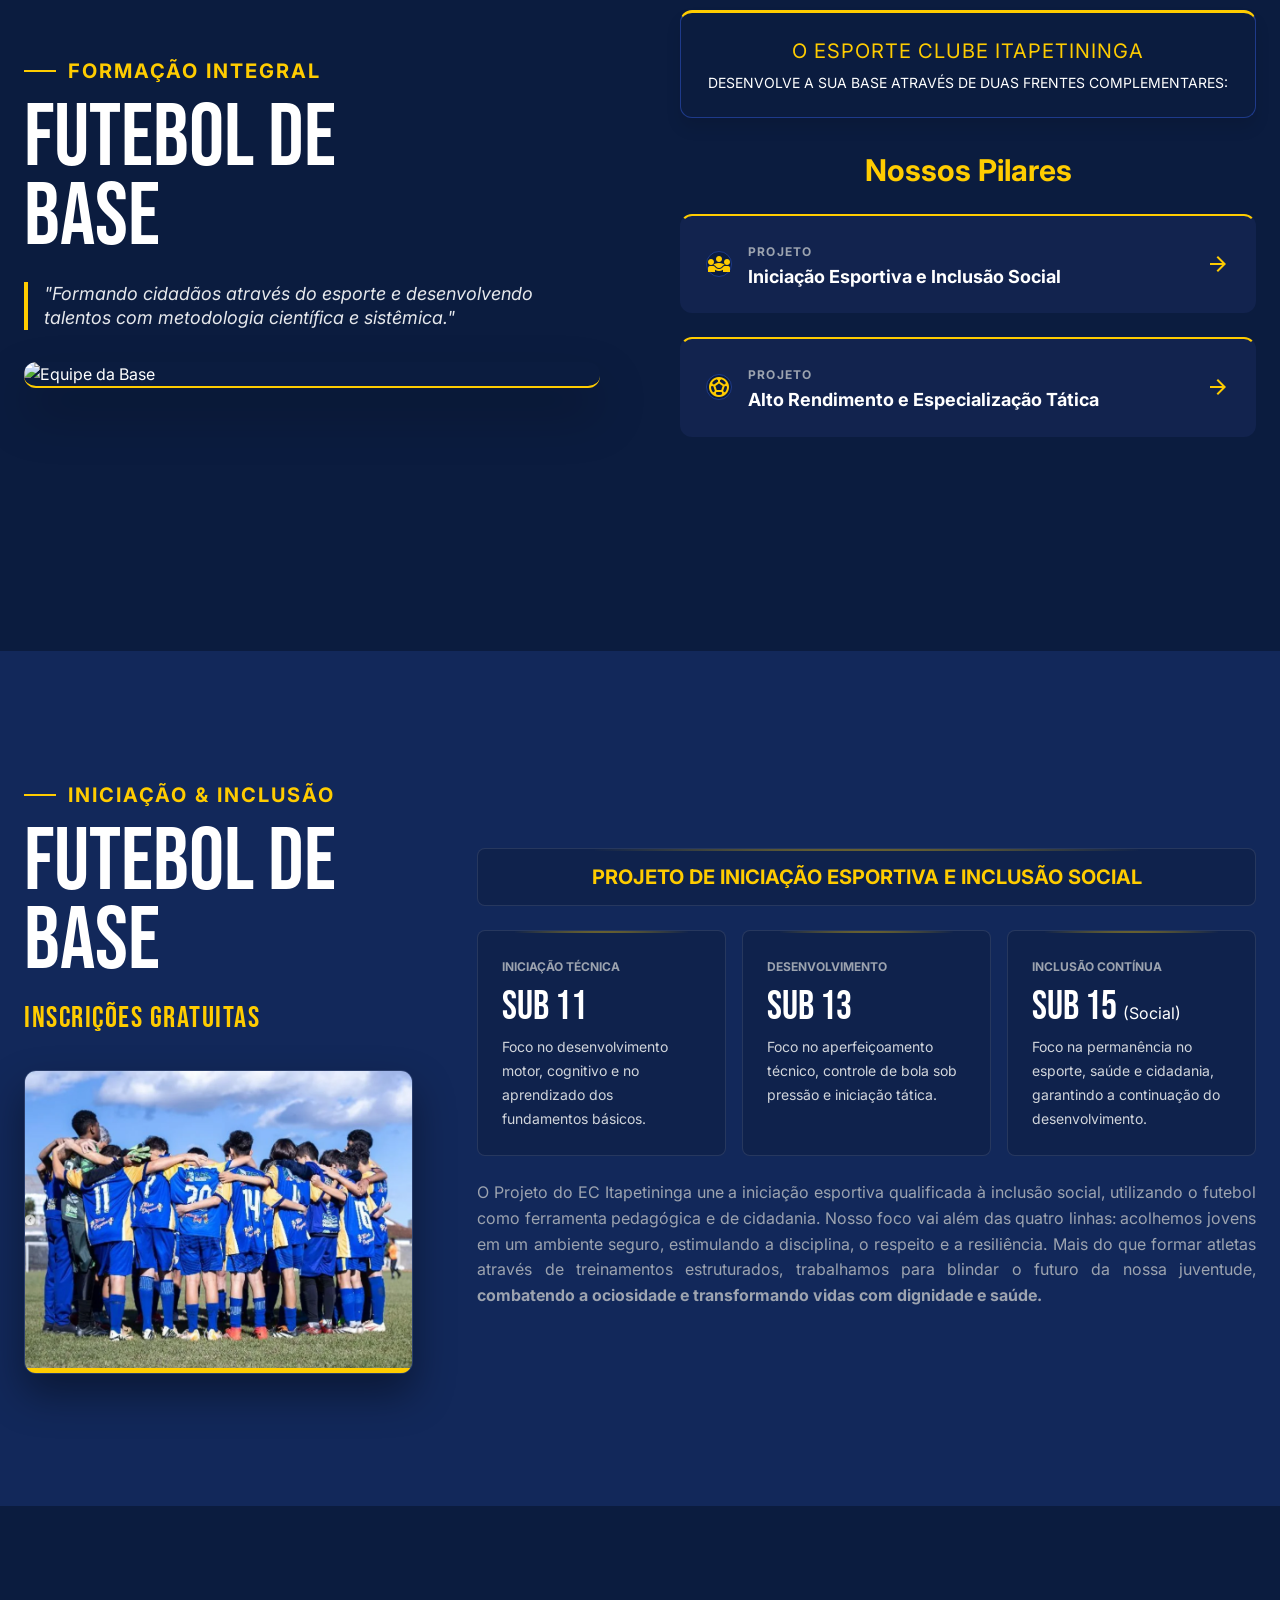
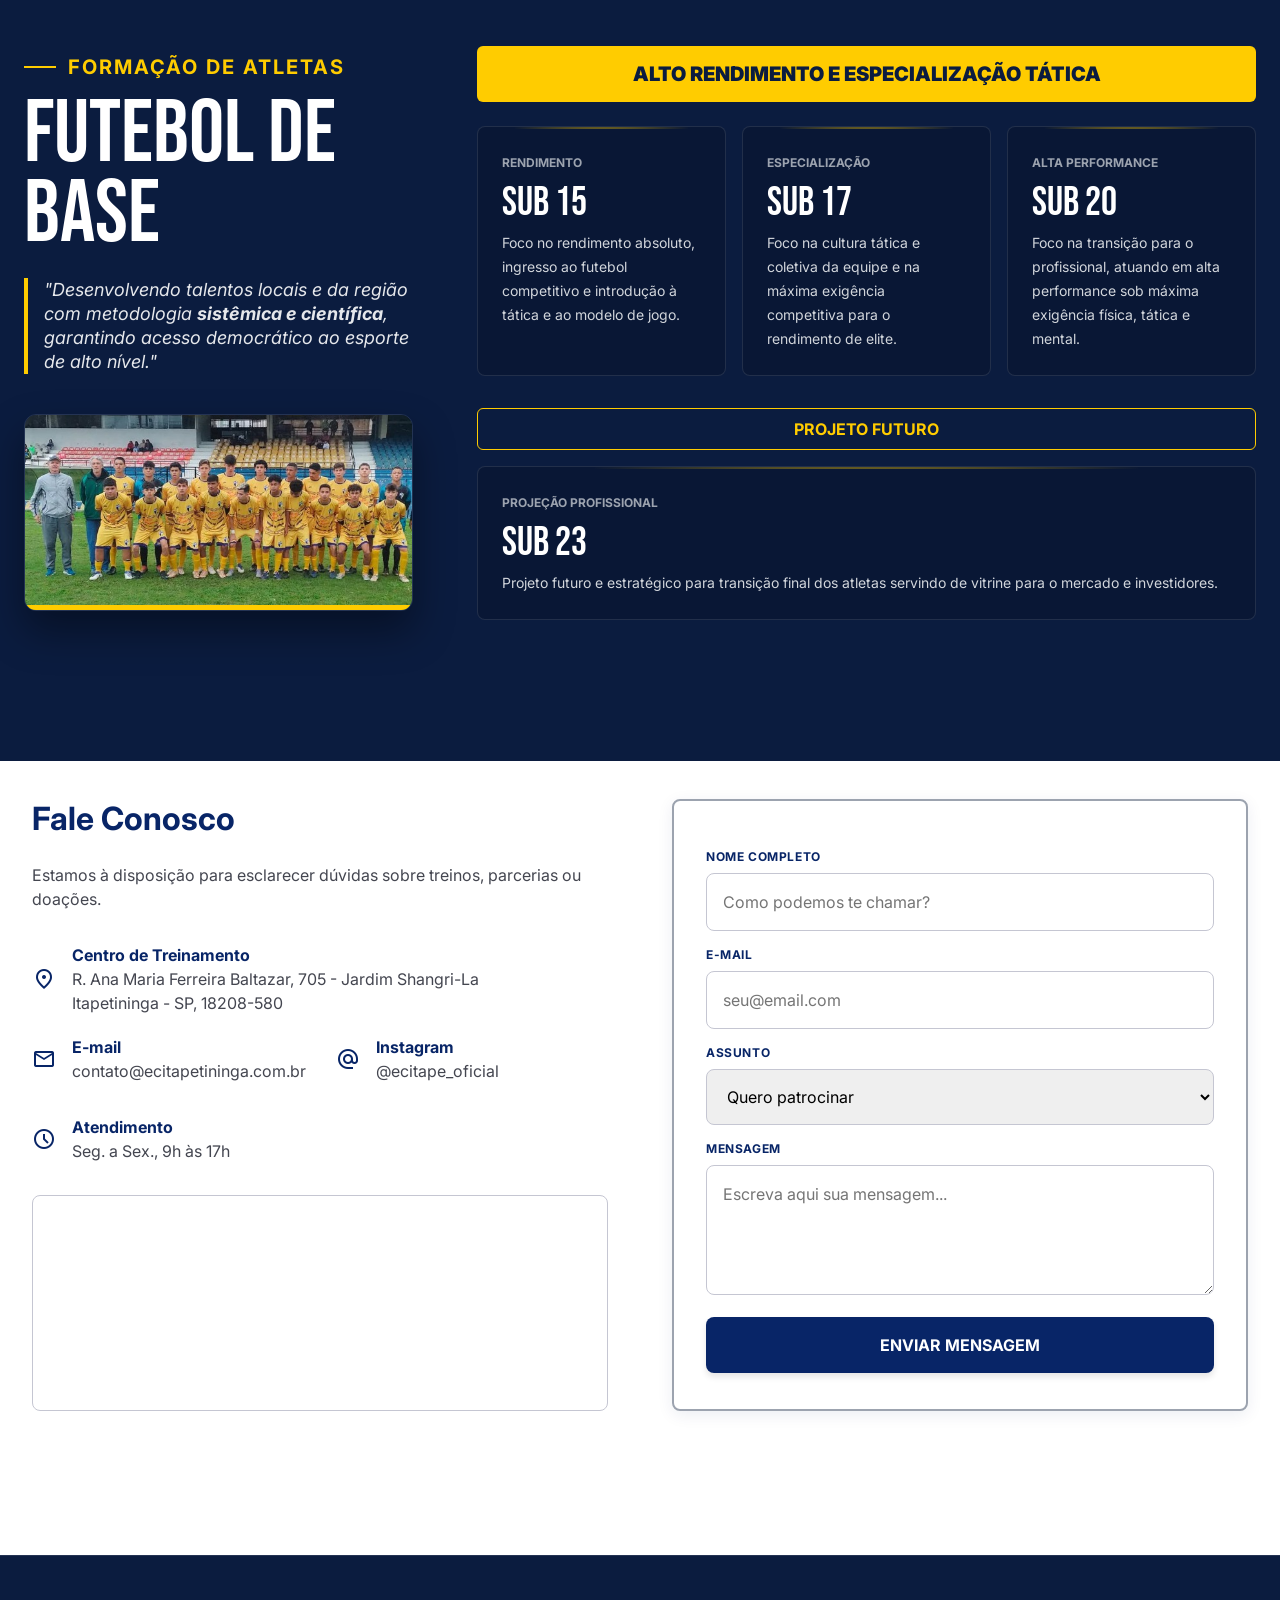
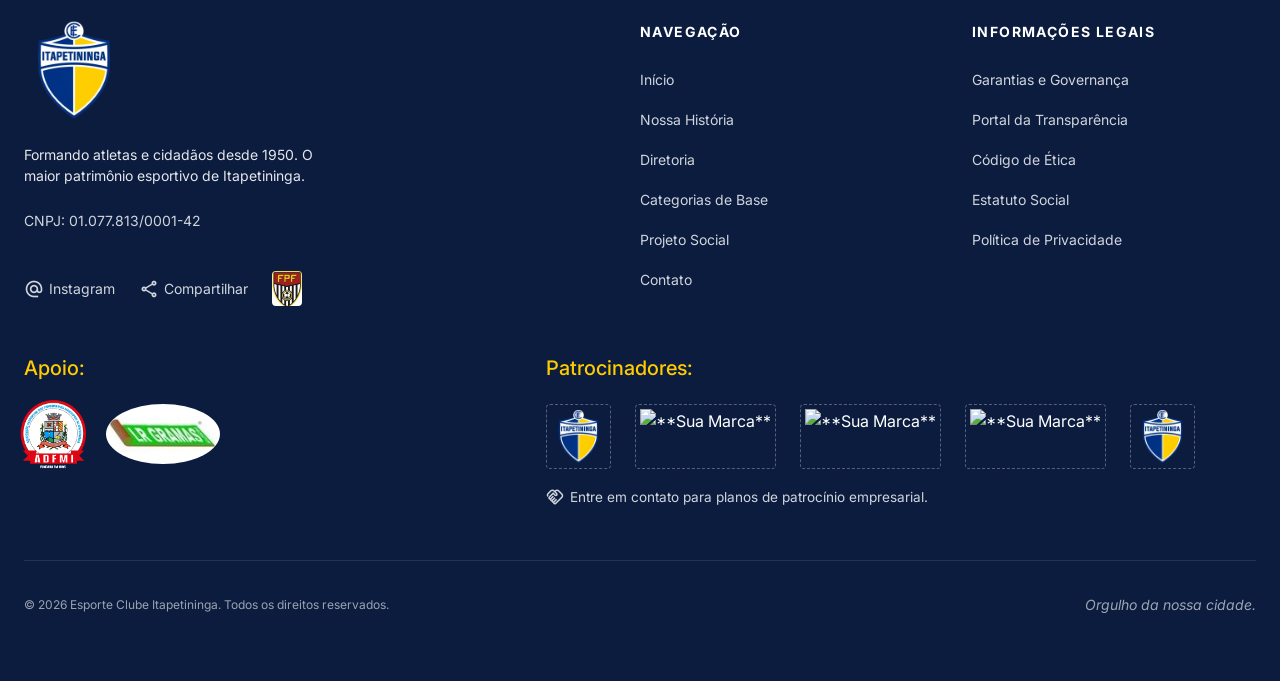
==== commit ad2b7a0b: "Add files via upload" ====
--- a/index.html
+++ b/index.html
@@ -605,36 +605,89 @@
           <!-- PÁGINA 1: Introdução -->
           <section class="nova-base-page nova-base-page-1">
             <div class="nova-base-container">
-              <div class="nova-base-grid-2">
+              <div class="nova-base-grid-2 items-center">
+                
+                <!-- COLUNA ESQUERDA (Textos e Imagem) -->
                 <div>
                   <p class="nova-base-kicker">Formação Integral</p>
                   <h2 class="nova-base-title">Futebol de<br>Base</h2>
-                  <p style="font-size: 1.125rem; color: #e5e7eb; border-left: 4px solid #ffcc00; padding-left: 1rem; font-style: italic;">
+                  <p style="font-size: 1.125rem; color: #e5e7eb; border-left: 4px solid #ffcc00; padding-left: 1rem; font-style: italic; margin-bottom: 2rem;">
                     "Formando cidadãos através do esporte e desenvolvendo talentos com metodologia científica e sistêmica."
                   </p>
-                </div>
-                <div style="display: flex; flex-direction: column; gap: 2rem;">
-                  <div class="nova-base-box" style="text-align: center; cursor: default;">
-                    <p style="font-size: 1.125rem; font-weight: bold; text-transform: uppercase; margin: 0; position: relative; z-index: 2;">
-                      <span style="color: #ffcc00;">O Esporte Clube Itapetininga</span><br><br>desenvolve a sua base através de duas frentes complementares:
+                  
+                  <!-- IMAGEM COM BORDA FORÇADA NO STYLE -->
+                  <div class="relative rounded-xl overflow-hidden shadow-2xl mt-8" style="border-bottom: 2px solid #ffcc00;">
+                    <!-- ATENÇÃO: Troque o nome da imagem abaixo -->
+                    <img src="img/base.jpg" alt="Equipe da Base" class="w-full h-auto object-cover max-h-[300px]" />
+                  </div>
+                </div>
+
+                <!-- COLUNA DIREITA (Box Superior e Botões Animados) -->
+                <div style="display: flex; flex-direction: column; gap: 1.5rem;">
+                  
+                  <!-- BLOCO SUPERIOR -->
+                 <div class="bg-[#12234e] rounded-xl p-6 text-center shadow-lg" style="border: 1px solid #1e3a8a; border-top: 3px solid #ffcc00;">
+                    <h3 class="font-black text-xl md:text-2xl uppercase tracking-wider mb-2 m-0" style="color: #ffcc00;">O Esporte Clube Itapetininga</h3>
+                    <p class="text-white font-medium text-sm md:text-base leading-snug m-0 uppercase tracking-wide">
+                      Desenvolve a sua base através de duas frentes complementares:
                     </p>
                   </div>
-                  <div style="text-align: center;">
-                    <h3 style="color: #ffcc00; font-size: 1.875rem; font-weight: bold; margin-bottom: 1.5rem;">Nossos Pilares</h3>
-                    <div style="display: flex; flex-direction: column; gap: 1rem;">
-                      <a href="#pilar-iniciacao" class="nova-base-box" style="scroll-margin-top: -30px;">
-                        <p style="font-weight: bold; text-transform: uppercase; letter-spacing: 0.1em; font-size: 1.125rem; margin: 0; position: relative; z-index: 2; color: #ffffff;">Projeto<br>Iniciação Esportiva e Inclusão Social</p>
-                      </a>
-                      <a href="#pilar-rendimento" class="nova-base-box">
-                        <p style="font-weight: bold; text-transform: uppercase; letter-spacing: 0.1em; font-size: 1.125rem; color: #ffcc00; margin: 0; position: relative; z-index: 2;">Alto Rendimento e Especialização Tática<br><br></p>
-                      </a>
+
+                  <div style="text-align: center; margin-top: 1rem; margin-bottom: 0.5rem;">
+                    <h3 style="color: #ffcc00; font-size: 1.875rem; font-weight: bold; margin: 0;">Nossos Pilares</h3>
+                  </div>
+
+                  <!-- ESTILO GARANTIDO PARA A ANIMAÇÃO -->
+                  <style>
+                    .meu-botao-animado {
+                      background-color: #12234e;
+                      border: 2px solid transparent; 
+                      border-top: 2px solid #ffcc00; 
+                      transition: all 0.3s ease;
+                    }
+                    .meu-botao-animado:hover {
+                      border-color: #ffcc00; 
+                      transform: translateY(-8px); 
+                      box-shadow: 0 20px 25px -5px rgba(0, 0, 0, 0.4); 
+                    }
+                  </style>
+
+                  <!-- Botão 1: Iniciação -->
+                  <a href="#pilar-iniciacao" class="meu-botao-animado group flex items-center justify-between rounded-xl p-6 cursor-pointer" style="text-decoration: none; scroll-margin-top: -30px;">
+                    <div class="flex items-center gap-4">
+                      <!-- Fundo do ícone com as cores forçadas -->
+                      <div class="w-12 h-12 shrink-0 rounded-full flex items-center justify-center shadow-inner" style="background-color: #0b1c3f; border: 1px solid #1e3a8a;">
+                        <span class="material-symbols-outlined" style="color: #ffcc00;">diversity_3</span>
+                      </div>
+                     <div class="flex flex-col text-left">
+                      <span style="color: #9ca3af; font-size: 0.75rem; font-weight: bold; text-transform: uppercase; letter-spacing: 0.1em; margin-bottom: 2px;">Projeto</span>
+                      <span style="color: #ffffff; font-size: 1.125rem; font-weight: bold; line-height: 1.2; margin: 0;">Iniciação Esportiva e Inclusão Social</span>
+</div>
                     </div>
-                  </div>
+                    <!-- Setinha com cor forçada -->
+                    <span class="material-symbols-outlined transition-all duration-300 group-hover:translate-x-1" style="color: #ffcc00;">arrow_forward</span>
+                  </a>
+
+                  <!-- Botão 2: Rendimento -->
+                  <a href="#pilar-rendimento" class="meu-botao-animado group flex items-center justify-between rounded-xl p-6 cursor-pointer" style="text-decoration: none;">
+                    <div class="flex items-center gap-4">
+                      <!-- Fundo do ícone com as cores forçadas -->
+                      <div class="w-12 h-12 shrink-0 rounded-full flex items-center justify-center shadow-inner" style="background-color: #0b1c3f; border: 1px solid #1e3a8a;">
+                        <span class="material-symbols-outlined" style="color: #ffcc00;">sports_soccer</span>
+                      </div>
+                      <div class="flex flex-col text-left">
+                        <span style="color: #9ca3af; font-size: 0.75rem; font-weight: bold; text-transform: uppercase; letter-spacing: 0.1em; margin-bottom: 2px;">Projeto</span>
+                        <span style="color: #ffffff; font-size: 1.125rem; font-weight: bold; line-height: 1.2; margin: 0;">Alto Rendimento e Especialização Tática</span>
+                      </div>
+                    </div>
+                    <!-- Setinha com cor forçada -->
+                    <span class="material-symbols-outlined transition-all duration-300 group-hover:translate-x-1" style="color: #ffcc00;">arrow_forward</span>
+                  </a>
+
                 </div>
               </div>
             </div>
           </section>
-
           <!-- PÁGINA 2: Iniciação & Inclusão -->
           <section id="pilar-iniciacao" class="nova-base-page nova-base-page-2" style="scroll-margin-top: -30px;">
             <div class="nova-base-container">
